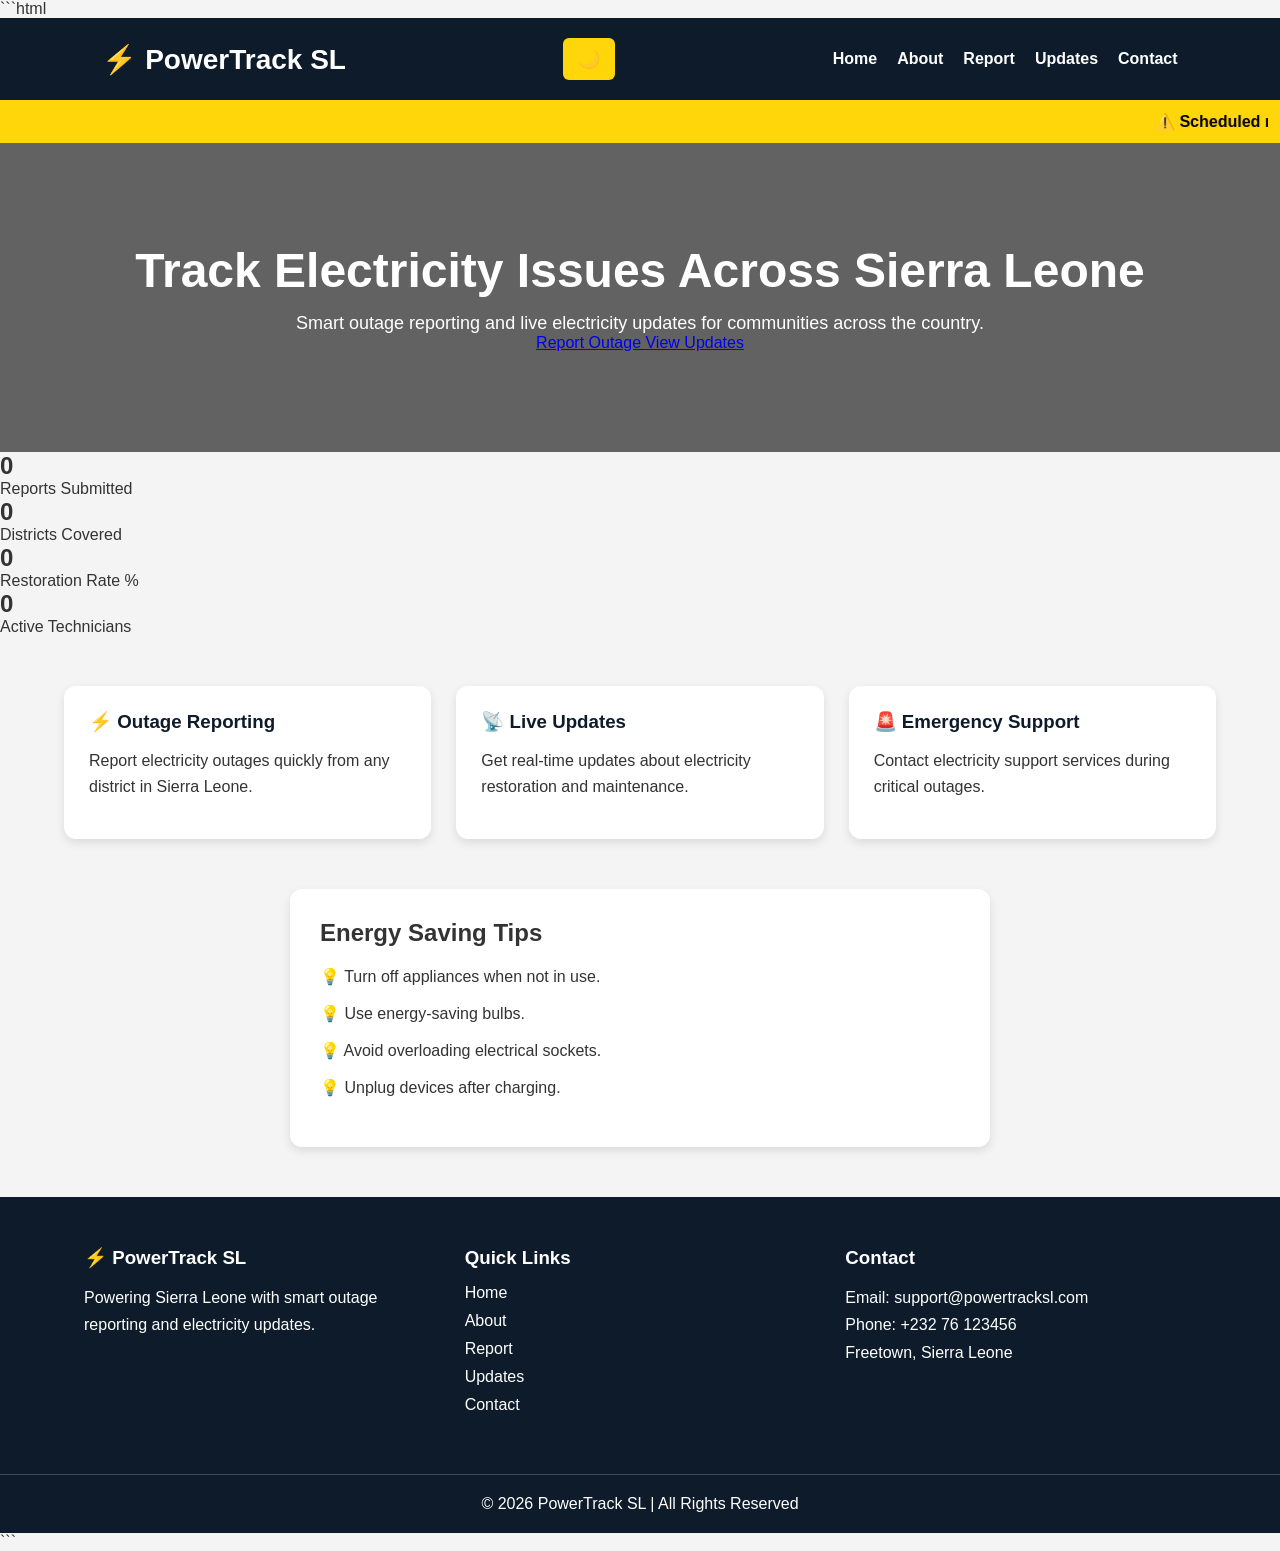
==== index.html @ 461b57c5 "Added complete homepage design" ====
```html
<!DOCTYPE html>
<html lang="en">
<head>
    <meta charset="UTF-8">

    <meta name="viewport"
    content="width=device-width, initial-scale=1.0">

    <title>PowerTrack SL</title>

    <link rel="stylesheet" href="style.css">
</head>
<body>

    <!-- =========================
         Navbar
    ========================== -->

    <nav class="navbar">

        <h1 class="logo">⚡ PowerTrack SL</h1>

        <!-- Theme Button -->
        <button id="themeBtn" class="theme-btn">
            🌙
        </button>

        <!-- Mobile Menu -->
        <div class="menu-toggle" id="menuToggle">
            ☰
        </div>

        <ul class="nav-links" id="navLinks">

            <li><a href="index.html">Home</a></li>

            <li><a href="about.html">About</a></li>

            <li><a href="outage-report.html">Report</a></li>

            <li><a href="updates.html">Updates</a></li>

            <li><a href="contact.html">Contact</a></li>

        </ul>

    </nav>

    <!-- =========================
         Alert Bar
    ========================== -->

    <div class="alert-bar">

        <marquee behavior="scroll" direction="left">

            ⚠️ Scheduled maintenance in Freetown tonight from 8PM - 11PM |
            ⚡ Power restored in Bo district |
            🔧 Transformer repairs ongoing in Kenema |
            🚨 Report outages immediately using PowerTrack SL

        </marquee>

    </div>

    <!-- =========================
         Hero Section
    ========================== -->

    <section class="hero">

        <h2>
            Track Electricity Issues Across Sierra Leone
        </h2>

        <p>
            Smart outage reporting and live electricity updates
            for communities across the country.
        </p>

        <!-- Hero Buttons -->
        <div class="hero-buttons">

            <a href="outage-report.html"
            class="hero-btn">

                Report Outage

            </a>

            <a href="updates.html"
            class="hero-btn secondary-btn">

                View Updates

            </a>

        </div>

    </section>

    <!-- =========================
         Statistics Section
    ========================== -->

    <section class="stats-section">

        <div class="stat-card">

            <h2 class="counter" data-target="500">
                0
            </h2>

            <p>Reports Submitted</p>

        </div>

        <div class="stat-card">

            <h2 class="counter" data-target="24">
                0
            </h2>

            <p>Districts Covered</p>

        </div>

        <div class="stat-card">

            <h2 class="counter" data-target="95">
                0
            </h2>

            <p>Restoration Rate %</p>

        </div>

        <div class="stat-card">

            <h2 class="counter" data-target="120">
                0
            </h2>

            <p>Active Technicians</p>

        </div>

    </section>

    <!-- =========================
         Services Section
    ========================== -->

    <section class="updates-container">

        <div class="update-card">

            <h3>⚡ Outage Reporting</h3>

            <p>
                Report electricity outages quickly
                from any district in Sierra Leone.
            </p>

        </div>

        <div class="update-card">

            <h3>📡 Live Updates</h3>

            <p>
                Get real-time updates about
                electricity restoration and maintenance.
            </p>

        </div>

        <div class="update-card">

            <h3>🚨 Emergency Support</h3>

            <p>
                Contact electricity support services
                during critical outages.
            </p>

        </div>

    </section>

    <!-- =========================
         Energy Tips
    ========================== -->

    <section class="report-section">

        <h2 style="margin-bottom:20px;">
            Energy Saving Tips
        </h2>

        <div class="form-group">

            <p>
                💡 Turn off appliances when not in use.
            </p>

            <br>

            <p>
                💡 Use energy-saving bulbs.
            </p>

            <br>

            <p>
                💡 Avoid overloading electrical sockets.
            </p>

            <br>

            <p>
                💡 Unplug devices after charging.
            </p>

        </div>

    </section>

    <!-- =========================
         Footer
    ========================== -->

    <footer class="footer">

        <div class="footer-content">

            <div class="footer-section">

                <h3>⚡ PowerTrack SL</h3>

                <p>
                    Powering Sierra Leone with smart outage
                    reporting and electricity updates.
                </p>

            </div>

            <div class="footer-section">

                <h3>Quick Links</h3>

                <ul>

                    <li><a href="index.html">Home</a></li>

                    <li><a href="about.html">About</a></li>

                    <li><a href="outage-report.html">Report</a></li>

                    <li><a href="updates.html">Updates</a></li>

                    <li><a href="contact.html">Contact</a></li>

                </ul>

            </div>

            <div class="footer-section">

                <h3>Contact</h3>

                <p>Email: support@powertracksl.com</p>

                <p>Phone: +232 76 123456</p>

                <p>Freetown, Sierra Leone</p>

            </div>

        </div>

        <div class="footer-bottom">

            <p>
                © 2026 PowerTrack SL | All Rights Reserved
            </p>

        </div>

    </footer>

    <script src="script.js"></script>

</body>
</html>
```
---- style.css ----
/* Reset */
*{
    margin: 0;
    padding: 0;
    box-sizing: border-box;
}

/* Body */
body{
    font-family: Arial, sans-serif;
    background-color: #f4f4f4;
    color: #333;
}

/* Navbar */
.navbar{
    background-color: #0d1b2a;
    color: white;
    display: flex;
    justify-content: space-between;
    align-items: center;
    padding: 20px 8%;
}

.logo{
    font-size: 28px;
}

.nav-links{
    display: flex;
    list-style: none;
}

.nav-links li{
    margin-left: 20px;
}

.nav-links a{
    text-decoration: none;
    color: white;
    font-weight: bold;
    transition: 0.3s;
}

.nav-links a:hover{
    color: #ffd60a;
}

/* Hero Section */
.hero{
    background: linear-gradient(rgba(0,0,0,0.6),
    rgba(0,0,0,0.6)),
    url("images/power-bg.jpg");

    background-size: cover;
    background-position: center;

    color: white;
    text-align: center;

    padding: 100px 20px;
}

.hero h2{
    font-size: 48px;
    margin-bottom: 15px;
}

.hero p{
    font-size: 18px;
}

/* Report Form Section */
.report-section{
    width: 90%;
    max-width: 700px;

    background: white;

    margin: 50px auto;
    padding: 30px;

    border-radius: 12px;

    box-shadow: 0 4px 10px rgba(0,0,0,0.1);
}

/* Form Groups */
.form-group{
    margin-bottom: 20px;
}

.form-group label{
    display: block;
    margin-bottom: 8px;
    font-weight: bold;
}

.form-group input,
.form-group select,
.form-group textarea{

    width: 100%;
    padding: 12px;

    border: 1px solid #ccc;
    border-radius: 6px;

    font-size: 16px;
}

/* Button */
.btn{
    width: 100%;

    background-color: #0d1b2a;
    color: white;

    border: none;

    padding: 15px;

    font-size: 18px;
    font-weight: bold;

    border-radius: 6px;

    cursor: pointer;

    transition: 0.3s;
}

.btn:hover{
    background-color: #ffd60a;
    color: black;
}

/* Responsive */
@media(max-width: 768px){

    .navbar{
        flex-direction: column;
        text-align: center;
    }

    .nav-links{
        margin-top: 15px;
        flex-direction: column;
    }

    .nav-links li{
        margin: 10px 0;
    }

    .hero h2{
        font-size: 32px;
    }

}

/* Updates Page */

.updates-container{
    width: 90%;
    max-width: 1200px;

    margin: 50px auto;

    display: grid;
    grid-template-columns: repeat(auto-fit, minmax(250px, 1fr));

    gap: 25px;
}

.update-card{
    background: white;

    padding: 25px;

    border-radius: 12px;

    box-shadow: 0 4px 10px rgba(0,0,0,0.1);

    transition: 0.3s;
}

.update-card:hover{
    transform: translateY(-5px);
}

.update-card h3{
    margin-bottom: 15px;
    color: #0d1b2a;
}

.update-card p{
    margin-bottom: 15px;
    line-height: 1.6;
}

/* Status Tags */

.status{
    padding: 8px 15px;

    border-radius: 20px;

    color: white;

    font-size: 14px;
    font-weight: bold;
}

.outage{
    background: red;
}

.restored{
    background: green;
}

.maintenance{
    background: orange;
}

/* Contact Page */

.contact-container{
    width: 90%;
    max-width: 1100px;

    margin: 50px auto;

    display: grid;
    grid-template-columns: repeat(auto-fit, minmax(300px, 1fr));

    gap: 30px;
}

.contact-info,
.contact-form{

    background: white;

    padding: 30px;

    border-radius: 12px;

    box-shadow: 0 4px 10px rgba(0,0,0,0.1);
}

.contact-info h3{
    margin-bottom: 20px;
    color: #0d1b2a;
}

.contact-info p{
    margin-bottom: 15px;
    line-height: 1.7;
}


/* =========================
   Mobile Navigation
========================= */

.menu-toggle{
    display: none;

    font-size: 30px;
    cursor: pointer;

    color: white;
}

/* Mobile Responsive */

@media(max-width: 768px){

    .menu-toggle{
        display: block;
    }

    .nav-links{
        display: none;

        flex-direction: column;

        width: 100%;

        background-color: #0d1b2a;

        position: absolute;

        top: 80px;
        left: 0;

        padding: 20px 0;
    }

    .nav-links.active{
        display: flex;
    }

    .nav-links li{
        margin: 15px 0;
        text-align: center;
    }

}


/* =========================
   Dark Mode
========================= */

.theme-btn{

    background: #ffd60a;
    color: black;

    border: none;

    padding: 10px 15px;

    border-radius: 6px;

    cursor: pointer;

    font-size: 18px;
    font-weight: bold;

    margin-left: 20px;
}

/* Dark Theme */

.dark-mode{
    background-color: #121212;
    color: white;
}

.dark-mode .report-section,
.dark-mode .update-card,
.dark-mode .contact-info,
.dark-mode .contact-form{

    background-color: #1e1e1e;
    color: white;
}

.dark-mode .form-group input,
.dark-mode .form-group textarea,
.dark-mode .form-group select{

    background-color: #2c2c2c;
    color: white;

    border: 1px solid #555;
}


/* =========================
   Live Alert Bar
========================= */

.alert-bar{

    background: #ffd60a;

    color: black;

    padding: 12px;

    font-weight: bold;

    font-size: 16px;
}

.alert-bar marquee{
    width: 100%;
}


/* =========================
   About Page
========================= */

.about-container{

    width: 90%;
    max-width: 1200px;

    margin: 60px auto;

    display: grid;

    grid-template-columns:
    repeat(auto-fit, minmax(300px, 1fr));

    gap: 40px;

    align-items: center;
}

.about-image img{

    width: 100%;

    border-radius: 12px;

    box-shadow: 0 4px 10px rgba(0,0,0,0.1);
}

.about-content h2{

    margin-bottom: 20px;

    color: #0d1b2a;
}

.about-content p{

    margin-bottom: 20px;

    line-height: 1.8;
}

.about-content h3{

    margin-bottom: 15px;
}

.about-content ul{

    list-style: none;
}

.about-content ul li{

    margin-bottom: 12px;

    font-size: 17px;
}

/* Dark Mode */

.dark-mode .about-content h2{
    color: #ffd60a;
}




/* =========================
   Footer
========================= */

.footer{

    background-color: #0d1b2a;
    color: white;

    margin-top: 50px;
}

.footer-content{

    width: 90%;
    max-width: 1200px;

    margin: auto;

    display: grid;

    grid-template-columns:
    repeat(auto-fit, minmax(250px, 1fr));

    gap: 30px;

    padding: 50px 20px;
}

.footer-section h3{
    margin-bottom: 15px;
}

.footer-section p{
    line-height: 1.7;
}

.footer-section ul{
    list-style: none;
}

.footer-section ul li{
    margin-bottom: 10px;
}

.footer-section ul li a{

    color: white;
    text-decoration: none;

    transition: 0.3s;
}

.footer-section ul li a:hover{
    color: #ffd60a;
}

.footer-bottom{

    text-align: center;

    padding: 20px;

    border-top: 1px solid rgba(255,255,255,0.2);
}
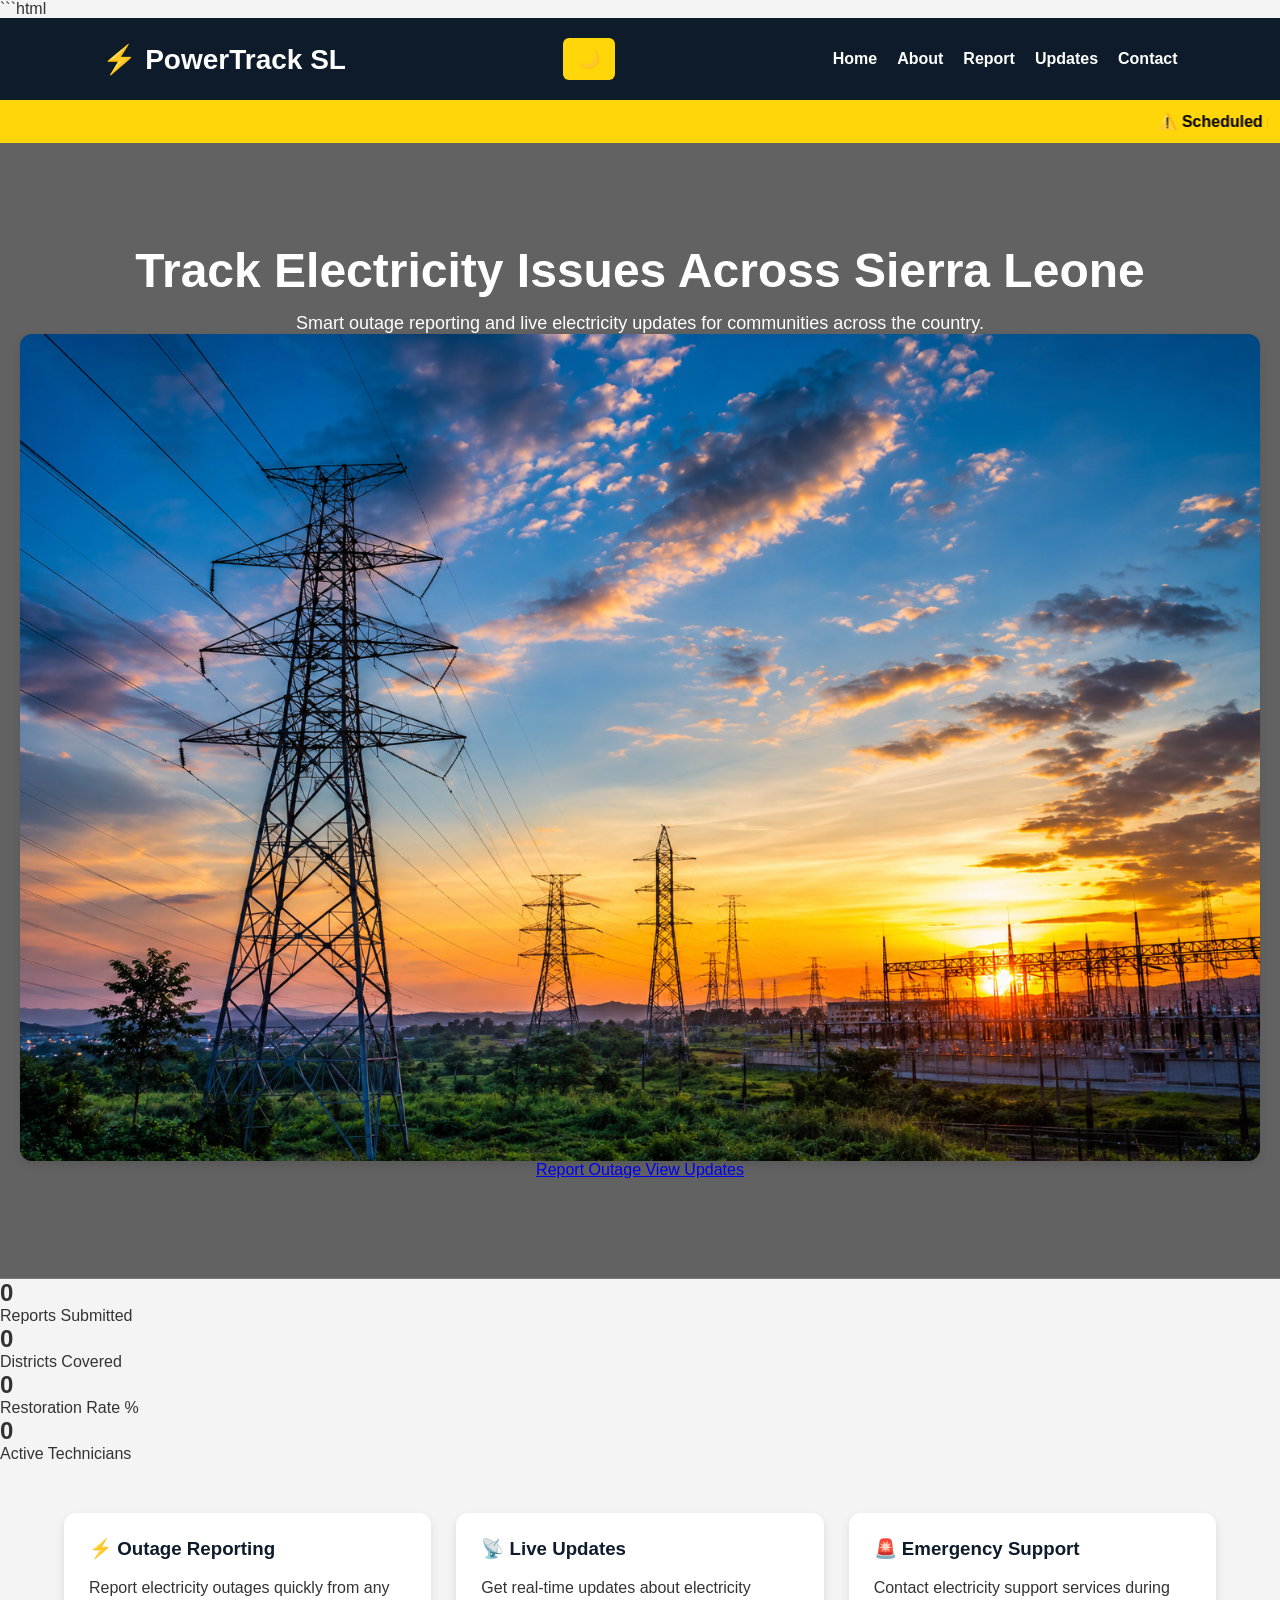
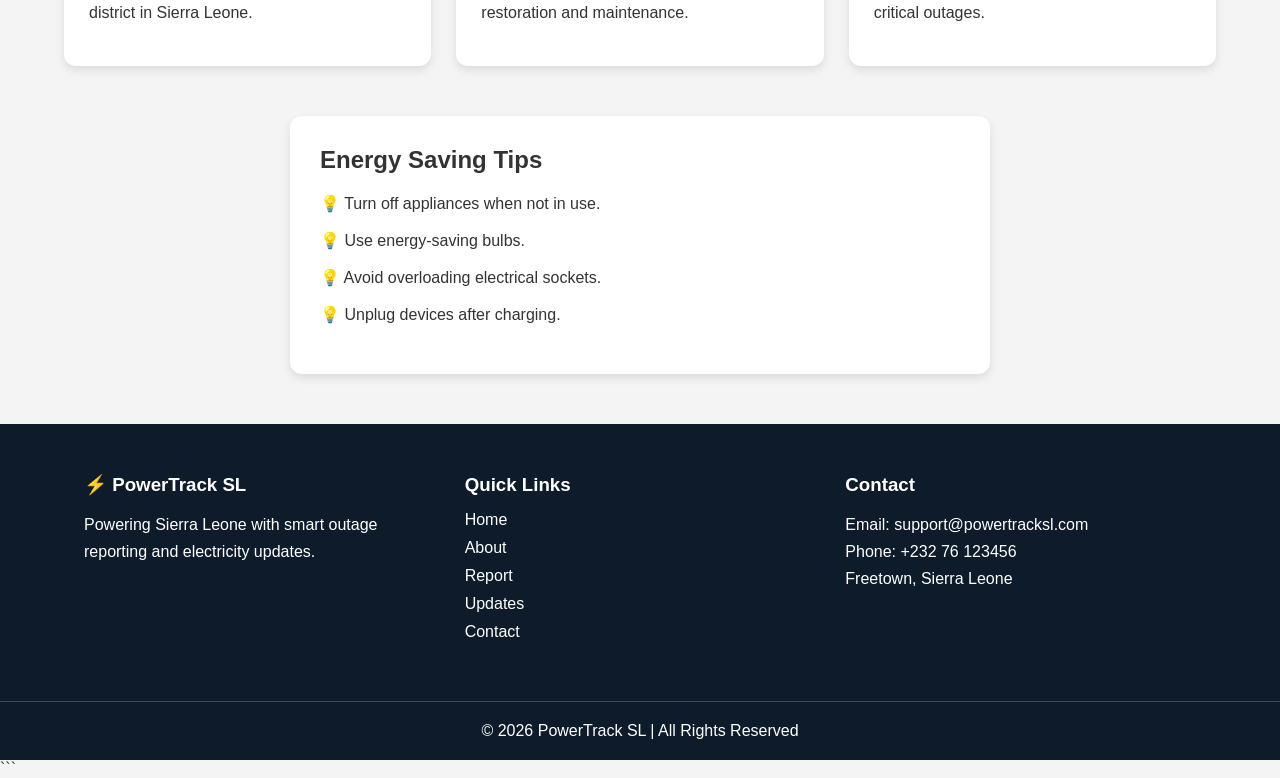
==== commit 7fd13d4d: "image added" ====
--- a/index.html
+++ b/index.html
@@ -79,6 +79,13 @@
             for communities across the country.
         </p>
 
+        
+         <div class="about-image">
+
+          <img src="images/powertrack.png" alt="Electricity">
+
+        </div>
+
         <!-- Hero Buttons -->
         <div class="hero-buttons">
 
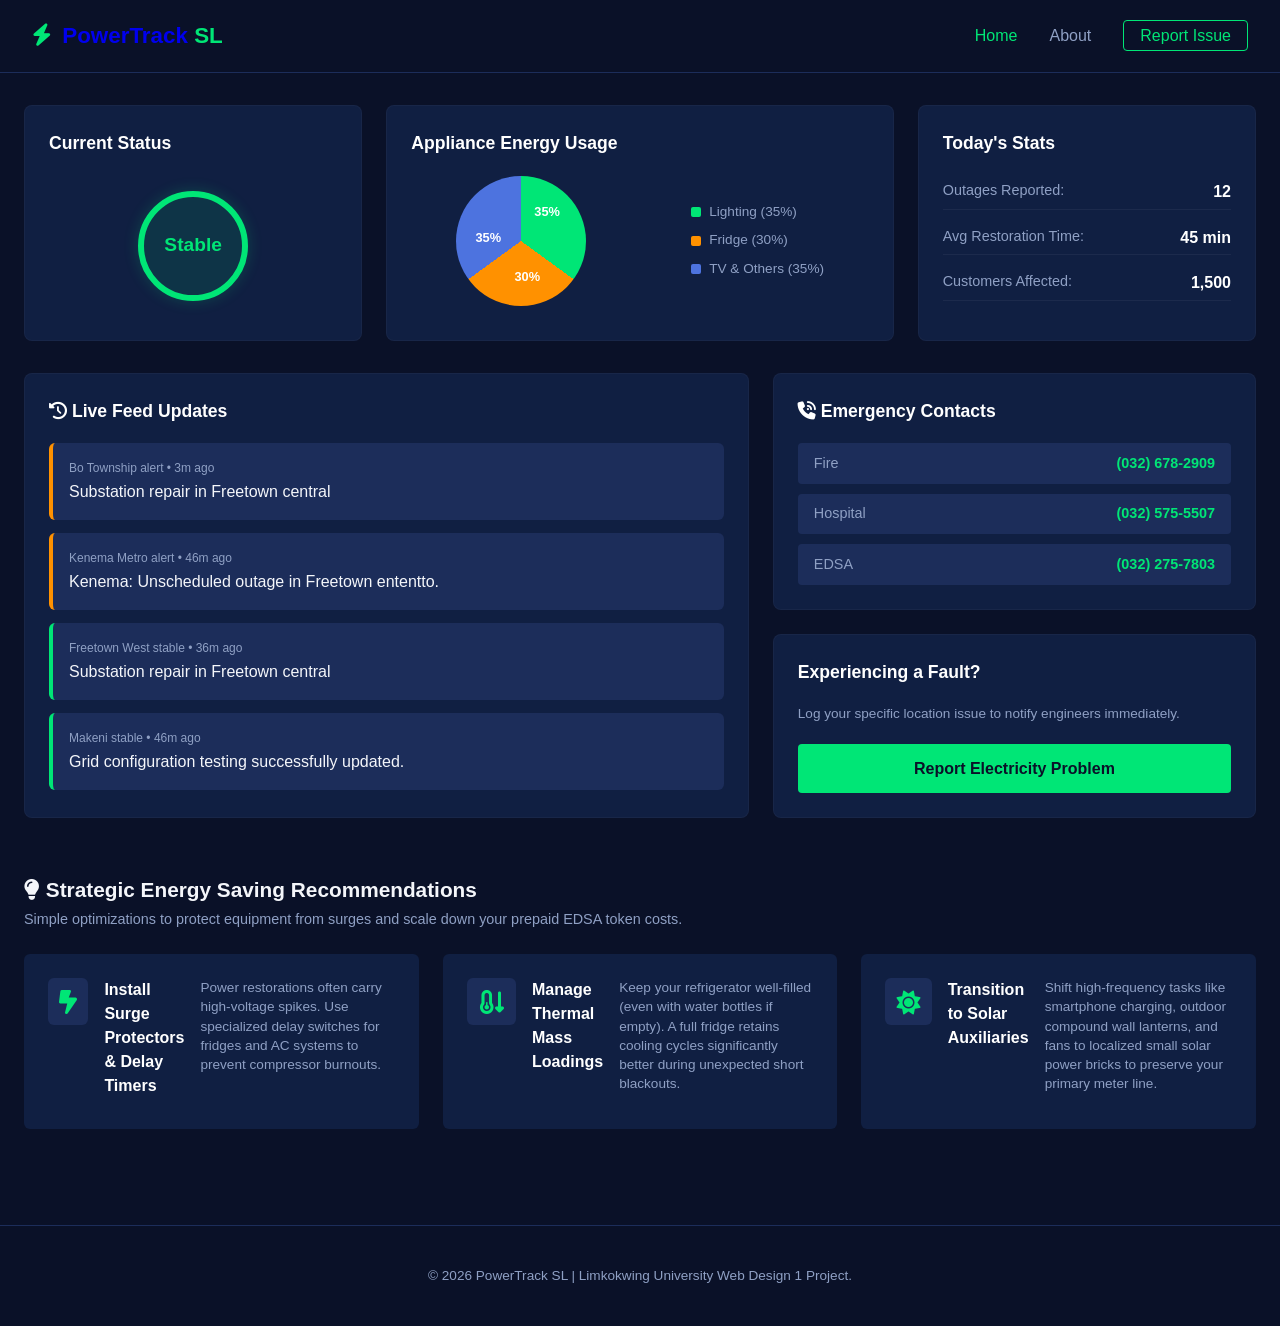
==== commit de8eb2b5: "Add files via upload" ====
--- a/index.html
+++ b/index.html
@@ -1,304 +1,150 @@
-```html
-<!DOCTYPE html>
-<html lang="en">
-<head>
-    <meta charset="UTF-8">
-
-    <meta name="viewport"
-    content="width=device-width, initial-scale=1.0">
-
-    <title>PowerTrack SL</title>
-
-    <link rel="stylesheet" href="style.css">
-</head>
-<body>
-
-    <!-- =========================
-         Navbar
-    ========================== -->
-
-    <nav class="navbar">
-
-        <h1 class="logo">⚡ PowerTrack SL</h1>
-
-        <!-- Theme Button -->
-        <button id="themeBtn" class="theme-btn">
-            🌙
-        </button>
-
-        <!-- Mobile Menu -->
-        <div class="menu-toggle" id="menuToggle">
-            ☰
-        </div>
-
-        <ul class="nav-links" id="navLinks">
-
-            <li><a href="index.html">Home</a></li>
-
-            <li><a href="about.html">About</a></li>
-
-            <li><a href="outage-report.html">Report</a></li>
-
-            <li><a href="updates.html">Updates</a></li>
-
-            <li><a href="contact.html">Contact</a></li>
-
-        </ul>
-
-    </nav>
-
-    <!-- =========================
-         Alert Bar
-    ========================== -->
-
-    <div class="alert-bar">
-
-        <marquee behavior="scroll" direction="left">
-
-            ⚠️ Scheduled maintenance in Freetown tonight from 8PM - 11PM |
-            ⚡ Power restored in Bo district |
-            🔧 Transformer repairs ongoing in Kenema |
-            🚨 Report outages immediately using PowerTrack SL
-
-        </marquee>
-
-    </div>
-
-    <!-- =========================
-         Hero Section
-    ========================== -->
-
-    <section class="hero">
-
-        <h2>
-            Track Electricity Issues Across Sierra Leone
-        </h2>
-
-        <p>
-            Smart outage reporting and live electricity updates
-            for communities across the country.
-        </p>
-
-        
-         <div class="about-image">
-
-          <img src="images/powertrack.png" alt="Electricity">
-
-        </div>
-
-        <!-- Hero Buttons -->
-        <div class="hero-buttons">
-
-            <a href="outage-report.html"
-            class="hero-btn">
-
-                Report Outage
-
-            </a>
-
-            <a href="updates.html"
-            class="hero-btn secondary-btn">
-
-                View Updates
-
-            </a>
-
-        </div>
-
-    </section>
-
-    <!-- =========================
-         Statistics Section
-    ========================== -->
-
-    <section class="stats-section">
-
-        <div class="stat-card">
-
-            <h2 class="counter" data-target="500">
-                0
-            </h2>
-
-            <p>Reports Submitted</p>
-
-        </div>
-
-        <div class="stat-card">
-
-            <h2 class="counter" data-target="24">
-                0
-            </h2>
-
-            <p>Districts Covered</p>
-
-        </div>
-
-        <div class="stat-card">
-
-            <h2 class="counter" data-target="95">
-                0
-            </h2>
-
-            <p>Restoration Rate %</p>
-
-        </div>
-
-        <div class="stat-card">
-
-            <h2 class="counter" data-target="120">
-                0
-            </h2>
-
-            <p>Active Technicians</p>
-
-        </div>
-
-    </section>
-
-    <!-- =========================
-         Services Section
-    ========================== -->
-
-    <section class="updates-container">
-
-        <div class="update-card">
-
-            <h3>⚡ Outage Reporting</h3>
-
-            <p>
-                Report electricity outages quickly
-                from any district in Sierra Leone.
-            </p>
-
-        </div>
-
-        <div class="update-card">
-
-            <h3>📡 Live Updates</h3>
-
-            <p>
-                Get real-time updates about
-                electricity restoration and maintenance.
-            </p>
-
-        </div>
-
-        <div class="update-card">
-
-            <h3>🚨 Emergency Support</h3>
-
-            <p>
-                Contact electricity support services
-                during critical outages.
-            </p>
-
-        </div>
-
-    </section>
-
-    <!-- =========================
-         Energy Tips
-    ========================== -->
-
-    <section class="report-section">
-
-        <h2 style="margin-bottom:20px;">
-            Energy Saving Tips
-        </h2>
-
-        <div class="form-group">
-
-            <p>
-                💡 Turn off appliances when not in use.
-            </p>
-
-            <br>
-
-            <p>
-                💡 Use energy-saving bulbs.
-            </p>
-
-            <br>
-
-            <p>
-                💡 Avoid overloading electrical sockets.
-            </p>
-
-            <br>
-
-            <p>
-                💡 Unplug devices after charging.
-            </p>
-
-        </div>
-
-    </section>
-
-    <!-- =========================
-         Footer
-    ========================== -->
-
-    <footer class="footer">
-
-        <div class="footer-content">
-
-            <div class="footer-section">
-
-                <h3>⚡ PowerTrack SL</h3>
-
-                <p>
-                    Powering Sierra Leone with smart outage
-                    reporting and electricity updates.
-                </p>
-
-            </div>
-
-            <div class="footer-section">
-
-                <h3>Quick Links</h3>
-
-                <ul>
-
-                    <li><a href="index.html">Home</a></li>
-
-                    <li><a href="about.html">About</a></li>
-
-                    <li><a href="outage-report.html">Report</a></li>
-
-                    <li><a href="updates.html">Updates</a></li>
-
-                    <li><a href="contact.html">Contact</a></li>
-
-                </ul>
-
-            </div>
-
-            <div class="footer-section">
-
-                <h3>Contact</h3>
-
-                <p>Email: support@powertracksl.com</p>
-
-                <p>Phone: +232 76 123456</p>
-
-                <p>Freetown, Sierra Leone</p>
-
-            </div>
-
-        </div>
-
-        <div class="footer-bottom">
-
-            <p>
-                © 2026 PowerTrack SL | All Rights Reserved
-            </p>
-
-        </div>
-
-    </footer>
-
-    <script src="script.js"></script>
-
-</body>
-</html>
-```
+<!DOCTYPE html>
+<html lang="en">
+<head>
+    <meta charset="UTF-8">
+    <meta name="viewport" content="width=device-width, initial-scale=1.0">
+    <title>PowerTrack SL | Live Electricity Dashboard</title>
+    <link rel="stylesheet" href="style.css">
+    <link rel="stylesheet" href="https://cdnjs.cloudflare.com/ajax/libs/font-awesome/6.4.0/css/all.min.css">
+</head>
+<body>
+
+    <header class="navbar">
+        <div class="nav-container">
+            <a href="index.html" class="logo"><i class="fa-solid fa-bolt"></i> PowerTrack <span>SL</span></a>
+            <nav>
+                <ul class="nav-links">
+                    <li><a href="index.html" class="active">Home</a></li>
+                    <li><a href="about.html">About</a></li>
+                    <li><a href="report.html" class="btn-nav">Report Issue</a></li>
+                </ul>
+            </nav>
+        </div>
+    </header>
+
+    <main class="dashboard-wrapper">
+        
+        <div class="metrics-grid">
+            
+            <div class="dashboard-card status-card">
+                <h3>Current Status</h3>
+                <div class="status-circle-container">
+                    <div class="status-circle stable">
+                        <span>Stable</span>
+                    </div>
+                </div>
+            </div>
+
+            <div class="dashboard-card usage-card">
+                <h3>Appliance Energy Usage</h3>
+                <div class="pie-chart-container">
+                    <div class="css-pie-chart">
+                        <div class="pie-slice slice-lighting"><span>35%</span></div>
+                        <div class="pie-slice slice-tv"><span>35%</span></div>
+                        <div class="pie-slice slice-fridge"><span>30%</span></div>
+                    </div>
+                    <div class="chart-legend">
+                        <span class="legend-item"><span class="dot lighting"></span> Lighting (35%)</span>
+                        <span class="legend-item"><span class="dot fridge"></span> Fridge (30%)</span>
+                        <span class="legend-item"><span class="dot tv"></span> TV & Others (35%)</span>
+                    </div>
+                </div>
+            </div>
+
+            <div class="dashboard-card stats-card">
+                <h3>Today's Stats</h3>
+                <div class="stats-list">
+                    <div class="stat-line">
+                        <span class="stat-label">Outages Reported:</span>
+                        <span class="stat-number">12</span>
+                    </div>
+                    <div class="stat-line">
+                        <span class="stat-label">Avg Restoration Time:</span>
+                        <span class="stat-number">45 min</span>
+                    </div>
+                    <div class="stat-line">
+                        <span class="stat-label">Customers Affected:</span>
+                        <span class="stat-number">1,500</span>
+                    </div>
+                </div>
+            </div>
+
+        </div>
+
+        <div class="workspace-grid">
+            
+            <div class="dashboard-card feed-card">
+                <h3><i class="fa-solid fa-clock-rotate-left"></i> Live Feed Updates</h3>
+                <div class="feed-container">
+                    <div class="feed-item alert">
+                        <span class="feed-meta">Bo Township alert &bull; 3m ago</span>
+                        <p>Substation repair in Freetown central</p>
+                    </div>
+                    <div class="feed-item alert">
+                        <span class="feed-meta">Kenema Metro alert &bull; 46m ago</span>
+                        <p>Kenema: Unscheduled outage in Freetown ententto.</p>
+                    </div>
+                    <div class="feed-item stable">
+                        <span class="feed-meta">Freetown West stable &bull; 36m ago</span>
+                        <p>Substation repair in Freetown central</p>
+                    </div>
+                    <div class="feed-item stable">
+                        <span class="feed-meta">Makeni stable &bull; 46m ago</span>
+                        <p>Grid configuration testing successfully updated.</p>
+                    </div>
+                </div>
+            </div>
+
+            <div class="right-column-split">
+                
+                <div class="dashboard-card contacts-card">
+                    <h3><i class="fa-solid fa-phone-volume"></i> Emergency Contacts</h3>
+                    <div class="mini-contact-list">
+                        <div class="contact-row"><span>Fire</span><strong>(032) 678-2909</strong></div>
+                        <div class="contact-row"><span>Hospital</span><strong>(032) 575-5507</strong></div>
+                        <div class="contact-row"><span>EDSA</span><strong>(032) 275-7803</strong></div>
+                    </div>
+                </div>
+
+                <div class="dashboard-card action-link-card">
+                    <h3>Experiencing a Fault?</h3>
+                    <p>Log your specific location issue to notify engineers immediately.</p>
+                    <a href="report.html" class="btn-primary-block">Report Electricity Problem</a>
+                </div>
+
+            </div>
+
+        </div>
+
+        <section class="tips-section">
+            <div class="section-header">
+                <h3><i class="fa-solid fa-lightbulb"></i> Strategic Energy Saving Recommendations</h3>
+                <p>Simple optimizations to protect equipment from surges and scale down your prepaid EDSA token costs.</p>
+            </div>
+            <div class="tips-grid">
+                <div class="tip-detail-card">
+                    <div class="tip-icon"><i class="fa-solid fa-bolt-lightning"></i></div>
+                    <h4>Install Surge Protectors & Delay Timers</h4>
+                    <p>Power restorations often carry high-voltage spikes. Use specialized delay switches for fridges and AC systems to prevent compressor burnouts.</p>
+                </div>
+                <div class="tip-detail-card">
+                    <div class="tip-icon"><i class="fa-solid fa-temperature-arrow-down"></i></div>
+                    <h4>Manage Thermal Mass Loadings</h4>
+                    <p>Keep your refrigerator well-filled (even with water bottles if empty). A full fridge retains cooling cycles significantly better during unexpected short blackouts.</p>
+                </div>
+                <div class="tip-detail-card">
+                    <div class="tip-icon"><i class="fa-solid fa-sun"></i></div>
+                    <h4>Transition to Solar Auxiliaries</h4>
+                    <p>Shift high-frequency tasks like smartphone charging, outdoor compound wall lanterns, and fans to localized small solar power bricks to preserve your primary meter line.</p>
+                </div>
+            </div>
+        </section>
+
+    </main>
+
+    <footer class="main-footer">
+        <p>&copy; 2026 PowerTrack SL | Limkokwing University Web Design 1 Project.</p>
+    </footer>
+
+</body>
+</html>
--- a/style.css
+++ b/style.css
@@ -1,523 +1,422 @@
-/* Reset */
-*{
-    margin: 0;
-    padding: 0;
-    box-sizing: border-box;
-}
-
-/* Body */
-body{
-    font-family: Arial, sans-serif;
-    background-color: #f4f4f4;
-    color: #333;
-}
-
-/* Navbar */
-.navbar{
-    background-color: #0d1b2a;
-    color: white;
-    display: flex;
-    justify-content: space-between;
-    align-items: center;
-    padding: 20px 8%;
-}
-
-.logo{
-    font-size: 28px;
-}
-
-.nav-links{
-    display: flex;
-    list-style: none;
-}
-
-.nav-links li{
-    margin-left: 20px;
-}
-
-.nav-links a{
-    text-decoration: none;
-    color: white;
-    font-weight: bold;
-    transition: 0.3s;
-}
-
-.nav-links a:hover{
-    color: #ffd60a;
-}
-
-/* Hero Section */
-.hero{
-    background: linear-gradient(rgba(0,0,0,0.6),
-    rgba(0,0,0,0.6)),
-    url("images/power-bg.jpg");
-
-    background-size: cover;
-    background-position: center;
-
-    color: white;
-    text-align: center;
-
-    padding: 100px 20px;
-}
-
-.hero h2{
-    font-size: 48px;
-    margin-bottom: 15px;
-}
-
-.hero p{
-    font-size: 18px;
-}
-
-/* Report Form Section */
-.report-section{
-    width: 90%;
-    max-width: 700px;
-
-    background: white;
-
-    margin: 50px auto;
-    padding: 30px;
-
-    border-radius: 12px;
-
-    box-shadow: 0 4px 10px rgba(0,0,0,0.1);
-}
-
-/* Form Groups */
-.form-group{
-    margin-bottom: 20px;
-}
-
-.form-group label{
-    display: block;
-    margin-bottom: 8px;
-    font-weight: bold;
-}
-
-.form-group input,
-.form-group select,
-.form-group textarea{
-
-    width: 100%;
-    padding: 12px;
-
-    border: 1px solid #ccc;
-    border-radius: 6px;
-
-    font-size: 16px;
-}
-
-/* Button */
-.btn{
-    width: 100%;
-
-    background-color: #0d1b2a;
-    color: white;
-
-    border: none;
-
-    padding: 15px;
-
-    font-size: 18px;
-    font-weight: bold;
-
-    border-radius: 6px;
-
-    cursor: pointer;
-
-    transition: 0.3s;
-}
-
-.btn:hover{
-    background-color: #ffd60a;
-    color: black;
-}
-
-/* Responsive */
-@media(max-width: 768px){
-
-    .navbar{
-        flex-direction: column;
-        text-align: center;
-    }
-
-    .nav-links{
-        margin-top: 15px;
-        flex-direction: column;
-    }
-
-    .nav-links li{
-        margin: 10px 0;
-    }
-
-    .hero h2{
-        font-size: 32px;
-    }
-
-}
-
-/* Updates Page */
-
-.updates-container{
-    width: 90%;
-    max-width: 1200px;
-
-    margin: 50px auto;
-
-    display: grid;
-    grid-template-columns: repeat(auto-fit, minmax(250px, 1fr));
-
-    gap: 25px;
-}
-
-.update-card{
-    background: white;
-
-    padding: 25px;
-
-    border-radius: 12px;
-
-    box-shadow: 0 4px 10px rgba(0,0,0,0.1);
-
-    transition: 0.3s;
-}
-
-.update-card:hover{
-    transform: translateY(-5px);
-}
-
-.update-card h3{
-    margin-bottom: 15px;
-    color: #0d1b2a;
-}
-
-.update-card p{
-    margin-bottom: 15px;
-    line-height: 1.6;
-}
-
-/* Status Tags */
-
-.status{
-    padding: 8px 15px;
-
-    border-radius: 20px;
-
-    color: white;
-
-    font-size: 14px;
-    font-weight: bold;
-}
-
-.outage{
-    background: red;
-}
-
-.restored{
-    background: green;
-}
-
-.maintenance{
-    background: orange;
-}
-
-/* Contact Page */
-
-.contact-container{
-    width: 90%;
-    max-width: 1100px;
-
-    margin: 50px auto;
-
-    display: grid;
-    grid-template-columns: repeat(auto-fit, minmax(300px, 1fr));
-
-    gap: 30px;
-}
-
-.contact-info,
-.contact-form{
-
-    background: white;
-
-    padding: 30px;
-
-    border-radius: 12px;
-
-    box-shadow: 0 4px 10px rgba(0,0,0,0.1);
-}
-
-.contact-info h3{
-    margin-bottom: 20px;
-    color: #0d1b2a;
-}
-
-.contact-info p{
-    margin-bottom: 15px;
-    line-height: 1.7;
-}
-
-
-/* =========================
-   Mobile Navigation
-========================= */
-
-.menu-toggle{
-    display: none;
-
-    font-size: 30px;
-    cursor: pointer;
-
-    color: white;
-}
-
-/* Mobile Responsive */
-
-@media(max-width: 768px){
-
-    .menu-toggle{
-        display: block;
-    }
-
-    .nav-links{
-        display: none;
-
-        flex-direction: column;
-
-        width: 100%;
-
-        background-color: #0d1b2a;
-
-        position: absolute;
-
-        top: 80px;
-        left: 0;
-
-        padding: 20px 0;
-    }
-
-    .nav-links.active{
-        display: flex;
-    }
-
-    .nav-links li{
-        margin: 15px 0;
-        text-align: center;
-    }
-
-}
-
-
-/* =========================
-   Dark Mode
-========================= */
-
-.theme-btn{
-
-    background: #ffd60a;
-    color: black;
-
-    border: none;
-
-    padding: 10px 15px;
-
-    border-radius: 6px;
-
-    cursor: pointer;
-
-    font-size: 18px;
-    font-weight: bold;
-
-    margin-left: 20px;
-}
-
-/* Dark Theme */
-
-.dark-mode{
-    background-color: #121212;
-    color: white;
-}
-
-.dark-mode .report-section,
-.dark-mode .update-card,
-.dark-mode .contact-info,
-.dark-mode .contact-form{
-
-    background-color: #1e1e1e;
-    color: white;
-}
-
-.dark-mode .form-group input,
-.dark-mode .form-group textarea,
-.dark-mode .form-group select{
-
-    background-color: #2c2c2c;
-    color: white;
-
-    border: 1px solid #555;
-}
-
-
-/* =========================
-   Live Alert Bar
-========================= */
-
-.alert-bar{
-
-    background: #ffd60a;
-
-    color: black;
-
-    padding: 12px;
-
-    font-weight: bold;
-
-    font-size: 16px;
-}
-
-.alert-bar marquee{
-    width: 100%;
-}
-
-
-/* =========================
-   About Page
-========================= */
-
-.about-container{
-
-    width: 90%;
-    max-width: 1200px;
-
-    margin: 60px auto;
-
-    display: grid;
-
-    grid-template-columns:
-    repeat(auto-fit, minmax(300px, 1fr));
-
-    gap: 40px;
-
-    align-items: center;
-}
-
-.about-image img{
-
-    width: 100%;
-
-    border-radius: 12px;
-
-    box-shadow: 0 4px 10px rgba(0,0,0,0.1);
-}
-
-.about-content h2{
-
-    margin-bottom: 20px;
-
-    color: #0d1b2a;
-}
-
-.about-content p{
-
-    margin-bottom: 20px;
-
-    line-height: 1.8;
-}
-
-.about-content h3{
-
-    margin-bottom: 15px;
-}
-
-.about-content ul{
-
-    list-style: none;
-}
-
-.about-content ul li{
-
-    margin-bottom: 12px;
-
-    font-size: 17px;
-}
-
-/* Dark Mode */
-
-.dark-mode .about-content h2{
-    color: #ffd60a;
-}
-
-
-
-
-/* =========================
-   Footer
-========================= */
-
-.footer{
-
-    background-color: #0d1b2a;
-    color: white;
-
-    margin-top: 50px;
-}
-
-.footer-content{
-
-    width: 90%;
-    max-width: 1200px;
-
-    margin: auto;
-
-    display: grid;
-
-    grid-template-columns:
-    repeat(auto-fit, minmax(250px, 1fr));
-
-    gap: 30px;
-
-    padding: 50px 20px;
-}
-
-.footer-section h3{
-    margin-bottom: 15px;
-}
-
-.footer-section p{
-    line-height: 1.7;
-}
-
-.footer-section ul{
-    list-style: none;
-}
-
-.footer-section ul li{
-    margin-bottom: 10px;
-}
-
-.footer-section ul li a{
-
-    color: white;
-    text-decoration: none;
-
-    transition: 0.3s;
-}
-
-.footer-section ul li a:hover{
-    color: #ffd60a;
-}
-
-.footer-bottom{
-
-    text-align: center;
-
-    padding: 20px;
-
-    border-top: 1px solid rgba(255,255,255,0.2);
-}
-
-
-
-
+/* --- Core Theme Settings --- */
+:root {
+    --bg-dark: #0a1128;
+    --bg-surface: #101f42;
+    --bg-card: #1c2d5a;
+    --text-main: #f4f6fa;
+    --text-muted: #8fa0c4;
+    --electric-green: #00e676;
+    --alert-amber: #ff9100;
+    --alert-red: #ff3d00;
+    --font-stack: 'Segoe UI', Tahoma, Geneva, Verdana, sans-serif;
+}
+
+/* --- Base Setup --- */
+* {
+    margin: 0;
+    padding: 0;
+    box-sizing: border-box;
+}
+
+html, body {
+    background-color: var(--bg-dark);
+    color: var(--text-main);
+    font-family: var(--font-stack);
+    line-height: 1.5;
+}
+
+/* --- Header & Navigation Bar --- */
+.navbar {
+    background-color: var(--bg-dark);
+    border-bottom: 1px solid var(--bg-card);
+    padding: 1.2rem 2rem;
+    position: sticky;
+    top: 0;
+    z-index: 1000;
+}
+
+.nav-container {
+    max-width: 1300px;
+    margin: 0 auto;
+    display: flex;
+    justify-content: space-between;
+    align-items: center;
+}
+
+.logo {
+    font-size: 1.4rem;
+    font-weight: 700;
+    text-decoration: none;
+}
+
+.logo i { color: var(--electric-green); margin-right: 4px;}
+.logo span { color: var(--electric-green); }
+
+.nav-links {
+    list-style: none;
+    display: flex;
+    align-items: center;
+    gap: 2rem;
+}
+
+.nav-links a {
+    text-decoration: none;
+    color: var(--text-muted);
+    font-weight: 500;
+    transition: color 0.2s ease;
+}
+
+.nav-links a:hover, .nav-links a.active {
+    color: var(--electric-green);
+}
+
+.btn-nav {
+    border: 1px solid var(--electric-green);
+    padding: 0.4rem 1rem;
+    border-radius: 4px;
+    color: var(--electric-green) !important;
+}
+
+/* --- Main Dashboard Container Setup --- */
+.dashboard-wrapper {
+    max-width: 1300px;
+    margin: 2rem auto;
+    padding: 0 1.5rem;
+    display: flex;
+    flex-direction: column;
+    gap: 2rem;
+}
+
+.dashboard-card {
+    background-color: var(--bg-surface);
+    border-radius: 8px;
+    padding: 1.5rem;
+    border: 1px solid rgba(255, 255, 255, 0.03);
+}
+
+.dashboard-card h3 {
+    font-size: 1.1rem;
+    margin-bottom: 1.2rem;
+    color: #ffffff;
+    font-weight: 600;
+}
+
+/* --- Grid Systems --- */
+.metrics-grid {
+    display: grid;
+    grid-template-columns: 1fr 1.5fr 1fr;
+    gap: 1.5rem;
+}
+
+.workspace-grid {
+    display: grid;
+    grid-template-columns: 1.8fr 1.2fr;
+    gap: 1.5rem;
+}
+
+.right-column-split {
+    display: flex;
+    flex-direction: column;
+    gap: 1.5rem;
+}
+
+/* --- Card Variant 1: Status Circle Component --- */
+.status-circle-container {
+    display: flex;
+    justify-content: center;
+    align-items: center;
+    height: 140px;
+}
+
+.status-circle {
+    width: 110px;
+    height: 110px;
+    border-radius: 50%;
+    display: flex;
+    align-items: center;
+    justify-content: center;
+    font-weight: 700;
+    font-size: 1.2rem;
+}
+
+.status-circle.stable {
+    background-color: rgba(0, 230, 118, 0.1);
+    border: 6px solid var(--electric-green);
+    color: var(--electric-green);
+    box-shadow: 0 0 15px rgba(0, 230, 118, 0.2);
+}
+
+/* --- Card Variant 2: Pure CSS Pie Chart --- */
+.pie-chart-container {
+    display: flex;
+    align-items: center;
+    justify-content: space-around;
+    gap: 1rem;
+}
+
+.css-pie-chart {
+    position: relative;
+    width: 130px;
+    height: 130px;
+    border-radius: 50%;
+    /* Gradient values set to map segments visually matching mockup color layouts */
+    background: conic-gradient(
+        var(--electric-green) 0% 35%,
+        var(--alert-amber) 35% 65%,
+        #4d73df 65% 100%
+    );
+}
+
+.pie-slice {
+    position: absolute;
+    color: #ffffff;
+    font-weight: 700;
+    font-size: 0.8rem;
+}
+
+/* Fine-tune absolute percentages overlays placement inside code architecture */
+.slice-lighting { top: 20%; right: 20%; }
+.slice-fridge { bottom: 15%; left: 45%; }
+.slice-tv { top: 40%; left: 15%; }
+
+.chart-legend {
+    display: flex;
+    flex-direction: column;
+    gap: 0.5rem;
+}
+
+.legend-item {
+    font-size: 0.85rem;
+    color: var(--text-muted);
+    display: flex;
+    align-items: center;
+    gap: 0.5rem;
+}
+
+.legend-item .dot {
+    width: 10px;
+    height: 10px;
+    border-radius: 2px;
+}
+.dot.lighting { background-color: var(--electric-green); }
+.dot.fridge { background-color: var(--alert-amber); }
+.dot.tv { background-color: #4d73df; }
+
+/* --- Card Variant 3: Today's Stats Layout --- */
+.stats-list {
+    display: flex;
+    flex-direction: column;
+    justify-content: center;
+    gap: 1rem;
+    height: 130px;
+}
+
+.stat-line {
+    display: flex;
+    justify-content: space-between;
+    border-bottom: 1px solid rgba(255, 255, 255, 0.05);
+    padding-bottom: 0.3rem;
+}
+
+.stat-label {
+    color: var(--text-muted);
+    font-size: 0.9rem;
+}
+
+.stat-number {
+    font-weight: 700;
+    color: #ffffff;
+}
+
+/* --- Card Variant 4: Live Feed Log Updates --- */
+.feed-container {
+    display: flex;
+    flex-direction: column;
+    gap: 0.8rem;
+}
+
+.feed-item {
+    background-color: var(--bg-card);
+    padding: 1rem;
+    border-radius: 6px;
+    border-left: 4px solid transparent;
+}
+
+.feed-meta {
+    display: block;
+    font-size: 0.75rem;
+    color: var(--text-muted);
+    margin-bottom: 0.2rem;
+}
+
+.feed-item.alert { border-left-color: var(--alert-amber); }
+.feed-item.stable { border-left-color: var(--electric-green); }
+
+/* --- Card Variant 5: Emergency Contacts --- */
+.mini-contact-list {
+    display: flex;
+    flex-direction: column;
+    gap: 0.6rem;
+}
+
+.contact-row {
+    display: flex;
+    justify-content: space-between;
+    background-color: var(--bg-card);
+    padding: 0.6rem 1rem;
+    border-radius: 4px;
+    font-size: 0.9rem;
+}
+
+.contact-row span { color: var(--text-muted); }
+.contact-row strong { color: var(--electric-green); }
+
+/* --- Standalone Core Interaction Actions --- */
+.action-link-card p {
+    font-size: 0.85rem;
+    color: var(--text-muted);
+    margin-bottom: 1.2rem;
+}
+
+.btn-primary-block {
+    display: block;
+    text-align: center;
+    background-color: var(--electric-green);
+    color: var(--bg-dark);
+    padding: 0.8rem;
+    border-radius: 4px;
+    font-weight: 700;
+    text-decoration: none;
+    transition: background-color 0.2s ease;
+}
+
+.btn-primary-block:hover {
+    background-color: #00c853;
+}
+
+/* --- Recommendations Component Styles --- */
+.tips-section {
+    margin-top: 1.5rem;
+}
+
+.section-header {
+    margin-bottom: 1.5rem;
+}
+
+.section-header h3 { margin-bottom: 0.2rem; font-size: 1.3rem;}
+.section-header p { color: var(--text-muted); font-size: 0.9rem; }
+
+.tips-grid {
+    display: grid;
+    grid-template-columns: repeat(auto-fit, minmax(300px, 1fr));
+    gap: 1.5rem;
+}
+
+.tip-detail-card {
+    background-color: var(--bg-surface);
+    padding: 1.5rem;
+    border-radius: 6px;
+    display: flex;
+    gap: 1rem;
+}
+
+.tip-icon i {
+    font-size: 1.5rem;
+    color: var(--electric-green);
+    background-color: var(--bg-card);
+    padding: 0.7rem;
+    border-radius: 6px;
+}
+
+.tip-detail-card h4 { margin-bottom: 0.4rem; color: #ffffff; }
+.tip-detail-card p { color: var(--text-muted); font-size: 0.85rem; line-height: 1.4; }
+
+/* --- Subpage Component Shell Container --- */
+.page-container {
+    max-width: 750px;
+    margin: 4rem auto;
+    padding: 0 1.5rem;
+}
+
+.form-window-box {
+    background-color: var(--bg-surface);
+    padding: 2.5rem;
+    border-radius: 8px;
+    border: 1px solid rgba(255, 255, 255, 0.03);
+}
+
+.form-header-title { margin-bottom: 2rem; }
+.form-header-title h2 i { color: var(--electric-green); margin-right: 6px; }
+.form-header-title p { color: var(--text-muted); margin-top: 0.2rem; }
+
+.standalone-form {
+    display: flex;
+    flex-direction: column;
+    gap: 1.5rem;
+}
+
+.form-field {
+    display: flex;
+    flex-direction: column;
+    gap: 0.5rem;
+}
+
+.form-field label {
+    font-size: 0.9rem;
+    color: var(--text-muted);
+}
+
+.form-field input, .form-field select, .form-field textarea {
+    background-color: var(--bg-card);
+    border: 1px solid rgba(255, 255, 255, 0.08);
+    padding: 0.8rem;
+    border-radius: 4px;
+    color: #ffffff;
+    font-family: inherit;
+    font-size: 0.95rem;
+}
+
+.form-field input:focus, .form-field select:focus, .form-field textarea:focus {
+    outline: 1px solid var(--electric-green);
+}
+
+.btn-submit-green {
+    background-color: var(--electric-green);
+    color: var(--bg-dark);
+    padding: 1rem;
+    border: none;
+    border-radius: 4px;
+    font-weight: 700;
+    cursor: pointer;
+    font-size: 1rem;
+}
+
+/* --- About Page Typography Layouts --- */
+.about-hero-block { text-align: center; margin-bottom: 3rem; }
+.about-hero-block h1 { margin-bottom: 0.5rem; }
+.about-hero-block p { color: var(--text-muted); }
+
+.about-card-stack { display: flex; flex-direction: column; gap: 1.5rem; }
+.about-info-card { background-color: var(--bg-surface); padding: 2rem; border-radius: 8px; }
+.about-info-card h3 { color: var(--electric-green); margin-bottom: 0.8rem; }
+.about-info-card p { color: var(--text-muted); font-size: 0.95rem; line-height: 1.6; }
+
+/* --- Global Footer Section --- */
+.main-footer {
+    text-align: center;
+    padding: 2.5rem;
+    color: var(--text-muted);
+    font-size: 0.85rem;
+    border-top: 1px solid var(--bg-card);
+    margin-top: 6rem;
+}
+
+/* --- Screen Component Responsiveness (Media Queries) --- */
+@media (max-width: 1024px) {
+    .metrics-grid, .workspace-grid {
+        grid-template-columns: 1fr;
+    }
+    .status-circle-container, .stats-list {
+        height: auto;
+    }
+}
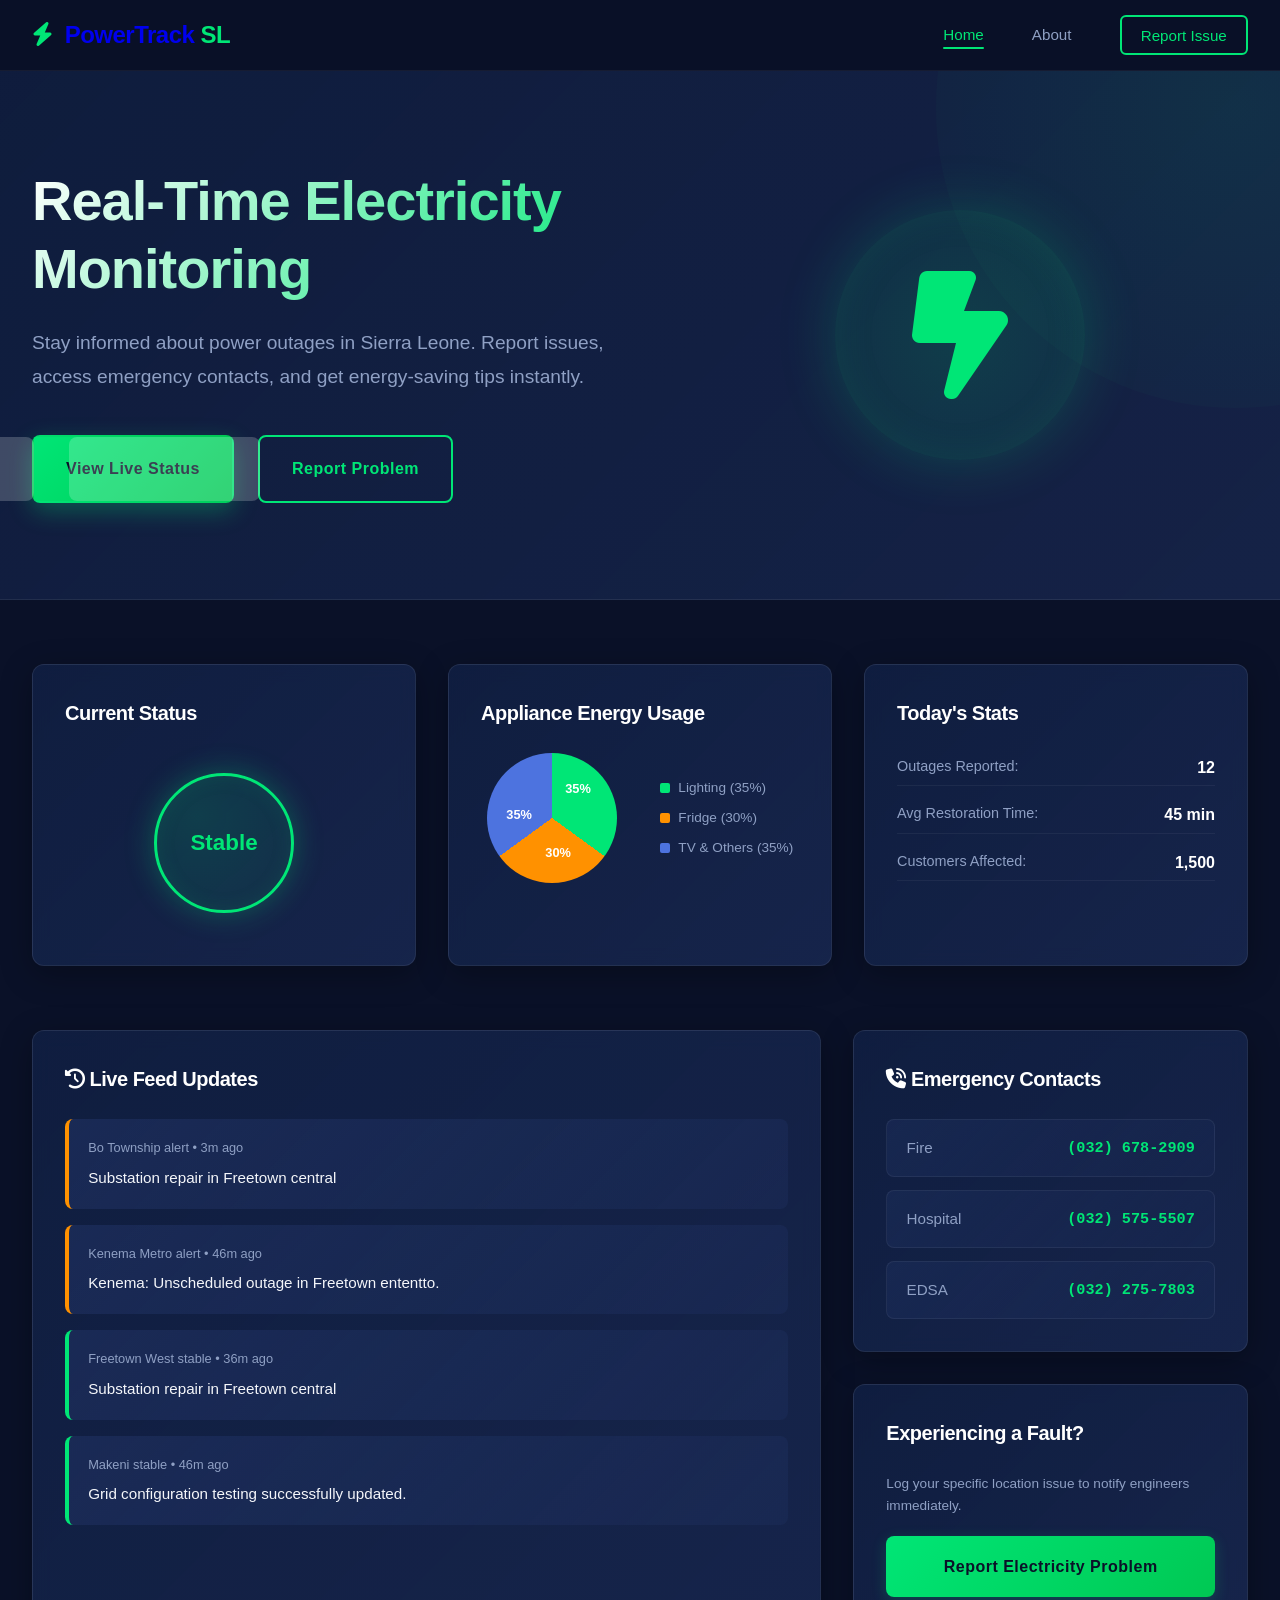
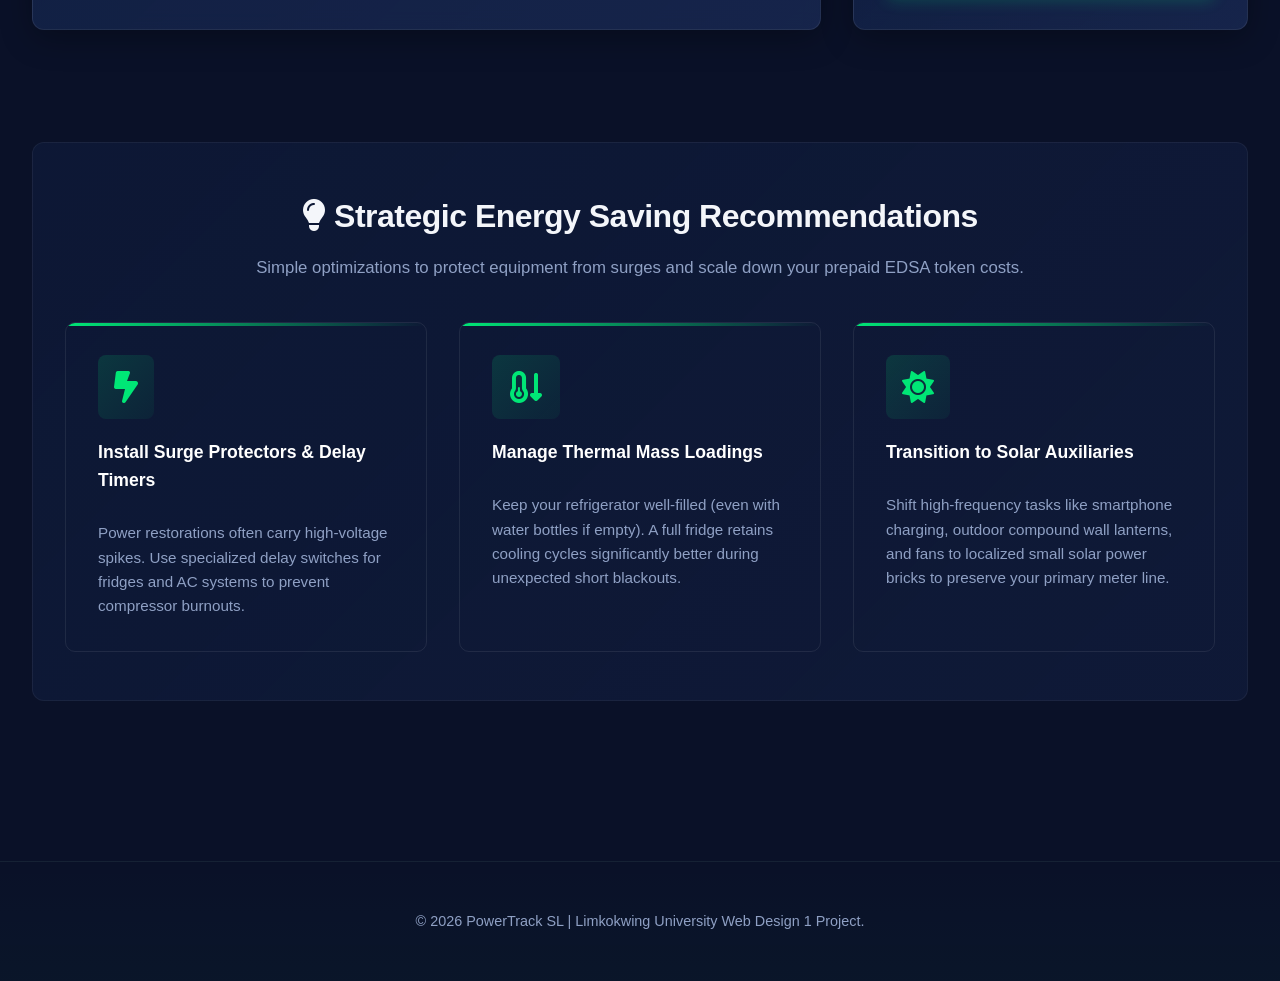
==== commit 0606d1ac: "updated" ====
--- a/index.html
+++ b/index.html
@@ -22,7 +22,24 @@
         </div>
     </header>
 
-    <main class="dashboard-wrapper">
+    <!-- Hero Section -->
+    <section class="hero-section">
+        <div class="hero-container">
+            <div class="hero-content">
+                <h1>Real-Time Electricity Monitoring</h1>
+                <p class="hero-subtitle">Stay informed about power outages in Sierra Leone. Report issues, access emergency contacts, and get energy-saving tips instantly.</p>
+                <div class="hero-ctas">
+                    <a href="#dashboard" class="btn-hero primary">View Live Status</a>
+                    <a href="report.html" class="btn-hero secondary">Report Problem</a>
+                </div>
+            </div>
+            <div class="hero-visual">
+                <div class="hero-icon"><i class="fa-solid fa-bolt-lightning"></i></div>
+            </div>
+        </div>
+    </section>
+
+    <main class="dashboard-wrapper" id="dashboard">
         
         <div class="metrics-grid">
             
--- a/style.css
+++ b/style.css
@@ -8,7 +8,8 @@
     --electric-green: #00e676;
     --alert-amber: #ff9100;
     --alert-red: #ff3d00;
-    --font-stack: 'Segoe UI', Tahoma, Geneva, Verdana, sans-serif;
+    --font-stack: -apple-system, BlinkMacSystemFont, 'Segoe UI', Roboto, 'Helvetica Neue', Arial, sans-serif;
+    --transition-smooth: all 0.3s cubic-bezier(0.4, 0, 0.2, 1);
 }
 
 /* --- Base Setup --- */
@@ -22,21 +23,29 @@
     background-color: var(--bg-dark);
     color: var(--text-main);
     font-family: var(--font-stack);
-    line-height: 1.5;
+    line-height: 1.6;
+    scroll-behavior: smooth;
+}
+
+body {
+    -webkit-font-smoothing: antialiased;
+    -moz-osx-font-smoothing: grayscale;
 }
 
 /* --- Header & Navigation Bar --- */
 .navbar {
     background-color: var(--bg-dark);
-    border-bottom: 1px solid var(--bg-card);
-    padding: 1.2rem 2rem;
+    border-bottom: 1px solid rgba(255, 255, 255, 0.05);
+    padding: 1rem 2rem;
     position: sticky;
     top: 0;
     z-index: 1000;
+    backdrop-filter: blur(10px);
+    background-color: rgba(10, 17, 40, 0.95);
 }
 
 .nav-container {
-    max-width: 1300px;
+    max-width: 1400px;
     margin: 0 auto;
     display: flex;
     justify-content: space-between;
@@ -44,80 +53,277 @@
 }
 
 .logo {
-    font-size: 1.4rem;
-    font-weight: 700;
+    font-size: 1.5rem;
+    font-weight: 800;
     text-decoration: none;
-}
-
-.logo i { color: var(--electric-green); margin-right: 4px;}
-.logo span { color: var(--electric-green); }
+    letter-spacing: -0.5px;
+    transition: var(--transition-smooth);
+}
+
+.logo i { 
+    color: var(--electric-green); 
+    margin-right: 6px;
+}
+
+.logo span { 
+    color: var(--electric-green); 
+    font-weight: 800;
+}
+
+.logo:hover {
+    transform: scale(1.05);
+}
 
 .nav-links {
     list-style: none;
     display: flex;
     align-items: center;
-    gap: 2rem;
+    gap: 3rem;
 }
 
 .nav-links a {
     text-decoration: none;
     color: var(--text-muted);
     font-weight: 500;
-    transition: color 0.2s ease;
-}
-
-.nav-links a:hover, .nav-links a.active {
+    font-size: 0.95rem;
+    transition: var(--transition-smooth);
+    position: relative;
+}
+
+.nav-links a:hover, 
+.nav-links a.active {
     color: var(--electric-green);
 }
 
+.nav-links a.active::after {
+    content: '';
+    position: absolute;
+    bottom: -6px;
+    left: 0;
+    right: 0;
+    height: 2px;
+    background-color: var(--electric-green);
+    border-radius: 1px;
+}
+
 .btn-nav {
-    border: 1px solid var(--electric-green);
-    padding: 0.4rem 1rem;
-    border-radius: 4px;
+    border: 2px solid var(--electric-green);
+    padding: 0.6rem 1.2rem;
+    border-radius: 6px;
     color: var(--electric-green) !important;
+    font-weight: 600;
+    cursor: pointer;
+    transition: var(--transition-smooth);
+    background-color: transparent;
+}
+
+.btn-nav:hover {
+    background-color: rgba(0, 230, 118, 0.1);
+    transform: translateY(-2px);
+}
+
+/* --- Hero Section --- */
+.hero-section {
+    background: linear-gradient(135deg, rgba(16, 31, 66, 0.8) 0%, rgba(28, 45, 90, 0.6) 100%);
+    border-bottom: 1px solid rgba(255, 255, 255, 0.08);
+    padding: 6rem 2rem;
+    position: relative;
+    overflow: hidden;
+}
+
+.hero-section::before {
+    content: '';
+    position: absolute;
+    top: -50%;
+    right: -20%;
+    width: 600px;
+    height: 600px;
+    background: radial-gradient(circle, rgba(0, 230, 118, 0.08), transparent);
+    border-radius: 50%;
+    z-index: 0;
+}
+
+.hero-container {
+    max-width: 1400px;
+    margin: 0 auto;
+    display: grid;
+    grid-template-columns: 1fr 1fr;
+    gap: 4rem;
+    align-items: center;
+    position: relative;
+    z-index: 1;
+}
+
+.hero-content h1 {
+    font-size: 3.5rem;
+    font-weight: 900;
+    margin-bottom: 1.5rem;
+    letter-spacing: -1px;
+    line-height: 1.2;
+    background: linear-gradient(135deg, #ffffff 0%, var(--electric-green) 100%);
+    -webkit-background-clip: text;
+    -webkit-text-fill-color: transparent;
+    background-clip: text;
+}
+
+.hero-subtitle {
+    font-size: 1.2rem;
+    color: var(--text-muted);
+    margin-bottom: 2.5rem;
+    line-height: 1.8;
+}
+
+.hero-ctas {
+    display: flex;
+    gap: 1.5rem;
+    align-items: center;
+}
+
+.btn-hero {
+    display: inline-block;
+    padding: 1.2rem 2rem;
+    border-radius: 8px;
+    font-weight: 700;
+    text-decoration: none;
+    transition: var(--transition-smooth);
+    font-size: 1rem;
+    letter-spacing: 0.5px;
+    border: 2px solid transparent;
+}
+
+.btn-hero.primary {
+    background: linear-gradient(135deg, var(--electric-green) 0%, #00c853 100%);
+    color: var(--bg-dark);
+    box-shadow: 0 8px 25px rgba(0, 230, 118, 0.3);
+}
+
+.btn-hero.primary:hover {
+    transform: translateY(-4px);
+    box-shadow: 0 12px 40px rgba(0, 230, 118, 0.4);
+}
+
+.btn-hero.secondary {
+    background: transparent;
+    color: var(--electric-green);
+    border: 2px solid var(--electric-green);
+}
+
+.btn-hero.secondary:hover {
+    background-color: rgba(0, 230, 118, 0.1);
+    transform: translateY(-4px);
+}
+
+.hero-visual {
+    display: flex;
+    justify-content: center;
+    align-items: center;
+}
+
+.hero-icon {
+    font-size: 8rem;
+    color: var(--electric-green);
+    display: flex;
+    align-items: center;
+    justify-content: center;
+    width: 250px;
+    height: 250px;
+    background: radial-gradient(circle, rgba(0, 230, 118, 0.15), rgba(0, 230, 118, 0.05));
+    border-radius: 50%;
+    box-shadow: 0 0 60px rgba(0, 230, 118, 0.2), inset 0 0 40px rgba(0, 230, 118, 0.1);
+    animation: pulse-icon 3s ease-in-out infinite;
+}
+
+@keyframes pulse-icon {
+    0%, 100% {
+        box-shadow: 0 0 60px rgba(0, 230, 118, 0.2), inset 0 0 40px rgba(0, 230, 118, 0.1);
+        transform: scale(1);
+    }
+    50% {
+        box-shadow: 0 0 80px rgba(0, 230, 118, 0.3), inset 0 0 50px rgba(0, 230, 118, 0.15);
+        transform: scale(1.02);
+    }
 }
 
 /* --- Main Dashboard Container Setup --- */
 .dashboard-wrapper {
-    max-width: 1300px;
-    margin: 2rem auto;
-    padding: 0 1.5rem;
+    max-width: 1400px;
+    margin: 0 auto;
+    padding: 4rem 2rem;
     display: flex;
     flex-direction: column;
-    gap: 2rem;
+    gap: 4rem;
 }
 
 .dashboard-card {
-    background-color: var(--bg-surface);
-    border-radius: 8px;
-    padding: 1.5rem;
-    border: 1px solid rgba(255, 255, 255, 0.03);
+    background: linear-gradient(135deg, rgba(16, 31, 66, 0.9) 0%, rgba(28, 45, 90, 0.7) 100%);
+    border-radius: 12px;
+    padding: 2rem;
+    border: 1px solid rgba(255, 255, 255, 0.08);
+    backdrop-filter: blur(10px);
+    box-shadow: 0 8px 32px rgba(0, 0, 0, 0.3);
+    transition: var(--transition-smooth);
+}
+
+.dashboard-card:hover {
+    border-color: rgba(0, 230, 118, 0.2);
+    box-shadow: 0 12px 48px rgba(0, 230, 118, 0.1);
+    transform: translateY(-4px);
 }
 
 .dashboard-card h3 {
-    font-size: 1.1rem;
-    margin-bottom: 1.2rem;
+    font-size: 1.25rem;
+    margin-bottom: 1.5rem;
     color: #ffffff;
+    font-weight: 700;
+    letter-spacing: -0.5px;
+}
+
+/* --- Status Badges --- */
+.status-badge {
+    display: inline-block;
+    padding: 0.5rem 1rem;
+    border-radius: 6px;
+    font-size: 0.85rem;
     font-weight: 600;
+    margin-top: 1rem;
+    transition: var(--transition-smooth);
+}
+
+.status-badge.outage {
+    background-color: rgba(255, 61, 0, 0.15);
+    color: #ff3d00;
+    border: 1px solid rgba(255, 61, 0, 0.3);
+}
+
+.status-badge.restored {
+    background-color: rgba(0, 230, 118, 0.15);
+    color: var(--electric-green);
+    border: 1px solid rgba(0, 230, 118, 0.3);
+}
+
+.status-badge.maintenance {
+    background-color: rgba(255, 145, 0, 0.15);
+    color: #ff9100;
+    border: 1px solid rgba(255, 145, 0, 0.3);
 }
 
 /* --- Grid Systems --- */
 .metrics-grid {
     display: grid;
-    grid-template-columns: 1fr 1.5fr 1fr;
-    gap: 1.5rem;
+    grid-template-columns: repeat(auto-fit, minmax(300px, 1fr));
+    gap: 2rem;
 }
 
 .workspace-grid {
     display: grid;
-    grid-template-columns: 1.8fr 1.2fr;
-    gap: 1.5rem;
+    grid-template-columns: 2fr 1fr;
+    gap: 2rem;
 }
 
 .right-column-split {
     display: flex;
     flex-direction: column;
-    gap: 1.5rem;
+    gap: 2rem;
 }
 
 /* --- Card Variant 1: Status Circle Component --- */
@@ -125,25 +331,31 @@
     display: flex;
     justify-content: center;
     align-items: center;
+    height: 180px;
+}
+
+.status-circle {
+    width: 140px;
     height: 140px;
-}
-
-.status-circle {
-    width: 110px;
-    height: 110px;
     border-radius: 50%;
     display: flex;
     align-items: center;
     justify-content: center;
     font-weight: 700;
-    font-size: 1.2rem;
+    font-size: 1.4rem;
+    transition: var(--transition-smooth);
 }
 
 .status-circle.stable {
-    background-color: rgba(0, 230, 118, 0.1);
-    border: 6px solid var(--electric-green);
+    background: radial-gradient(circle at 30% 30%, rgba(0, 230, 118, 0.15), rgba(0, 230, 118, 0.05));
+    border: 3px solid var(--electric-green);
     color: var(--electric-green);
-    box-shadow: 0 0 15px rgba(0, 230, 118, 0.2);
+    box-shadow: 0 0 30px rgba(0, 230, 118, 0.3), inset 0 0 20px rgba(0, 230, 118, 0.1);
+}
+
+.status-circle.stable:hover {
+    box-shadow: 0 0 50px rgba(0, 230, 118, 0.4), inset 0 0 20px rgba(0, 230, 118, 0.1);
+    transform: scale(1.05);
 }
 
 /* --- Card Variant 2: Pure CSS Pie Chart --- */
@@ -151,7 +363,7 @@
     display: flex;
     align-items: center;
     justify-content: space-around;
-    gap: 1rem;
+    gap: 2rem;
 }
 
 .css-pie-chart {
@@ -232,21 +444,35 @@
 .feed-container {
     display: flex;
     flex-direction: column;
-    gap: 0.8rem;
+    gap: 1rem;
 }
 
 .feed-item {
-    background-color: var(--bg-card);
-    padding: 1rem;
-    border-radius: 6px;
+    background: linear-gradient(135deg, rgba(28, 45, 90, 0.8), rgba(28, 45, 90, 0.5));
+    padding: 1.2rem;
+    border-radius: 8px;
     border-left: 4px solid transparent;
+    transition: var(--transition-smooth);
+    position: relative;
+}
+
+.feed-item:hover {
+    transform: translateX(6px);
+    background: linear-gradient(135deg, rgba(28, 45, 90, 1), rgba(28, 45, 90, 0.7));
 }
 
 .feed-meta {
     display: block;
-    font-size: 0.75rem;
+    font-size: 0.8rem;
     color: var(--text-muted);
-    margin-bottom: 0.2rem;
+    margin-bottom: 0.5rem;
+    font-weight: 500;
+}
+
+.feed-item p {
+    color: var(--text-main);
+    font-size: 0.95rem;
+    line-height: 1.5;
 }
 
 .feed-item.alert { border-left-color: var(--alert-amber); }
@@ -256,20 +482,37 @@
 .mini-contact-list {
     display: flex;
     flex-direction: column;
-    gap: 0.6rem;
+    gap: 0.8rem;
 }
 
 .contact-row {
     display: flex;
     justify-content: space-between;
-    background-color: var(--bg-card);
-    padding: 0.6rem 1rem;
-    border-radius: 4px;
-    font-size: 0.9rem;
-}
-
-.contact-row span { color: var(--text-muted); }
-.contact-row strong { color: var(--electric-green); }
+    align-items: center;
+    background: linear-gradient(135deg, rgba(28, 45, 90, 0.6), rgba(28, 45, 90, 0.3));
+    padding: 1rem 1.2rem;
+    border-radius: 8px;
+    font-size: 0.95rem;
+    border: 1px solid rgba(255, 255, 255, 0.06);
+    transition: var(--transition-smooth);
+}
+
+.contact-row:hover {
+    background: linear-gradient(135deg, rgba(28, 45, 90, 0.8), rgba(28, 45, 90, 0.5));
+    border-color: rgba(0, 230, 118, 0.2);
+    transform: translateX(4px);
+}
+
+.contact-row span { 
+    color: var(--text-muted);
+    font-weight: 500;
+}
+
+.contact-row strong { 
+    color: var(--electric-green);
+    font-weight: 700;
+    font-family: 'Courier New', monospace;
+}
 
 /* --- Standalone Core Interaction Actions --- */
 .action-link-card p {
@@ -281,73 +524,150 @@
 .btn-primary-block {
     display: block;
     text-align: center;
-    background-color: var(--electric-green);
+    background: linear-gradient(135deg, var(--electric-green) 0%, #00c853 100%);
     color: var(--bg-dark);
-    padding: 0.8rem;
-    border-radius: 4px;
+    padding: 1.1rem 1.5rem;
+    border-radius: 8px;
     font-weight: 700;
     text-decoration: none;
-    transition: background-color 0.2s ease;
+    transition: var(--transition-smooth);
+    border: none;
+    cursor: pointer;
+    font-size: 1rem;
+    letter-spacing: 0.5px;
+    box-shadow: 0 4px 15px rgba(0, 230, 118, 0.2);
 }
 
 .btn-primary-block:hover {
-    background-color: #00c853;
+    transform: translateY(-3px);
+    box-shadow: 0 8px 25px rgba(0, 230, 118, 0.3);
+}
+
+.btn-primary-block:active {
+    transform: translateY(-1px);
 }
 
 /* --- Recommendations Component Styles --- */
 .tips-section {
-    margin-top: 1.5rem;
+    margin-top: 3rem;
+    padding: 3rem 2rem;
+    background: linear-gradient(135deg, rgba(16, 31, 66, 0.5) 0%, rgba(28, 45, 90, 0.3) 100%);
+    border-radius: 12px;
+    border: 1px solid rgba(255, 255, 255, 0.05);
 }
 
 .section-header {
-    margin-bottom: 1.5rem;
-}
-
-.section-header h3 { margin-bottom: 0.2rem; font-size: 1.3rem;}
-.section-header p { color: var(--text-muted); font-size: 0.9rem; }
+    margin-bottom: 2.5rem;
+    text-align: center;
+}
+
+.section-header h3 { 
+    margin-bottom: 0.8rem; 
+    font-size: 2rem;
+    font-weight: 800;
+    letter-spacing: -0.5px;
+}
+
+.section-header p { 
+    color: var(--text-muted); 
+    font-size: 1.05rem;
+    line-height: 1.6;
+}
 
 .tips-grid {
     display: grid;
-    grid-template-columns: repeat(auto-fit, minmax(300px, 1fr));
-    gap: 1.5rem;
+    grid-template-columns: repeat(auto-fit, minmax(320px, 1fr));
+    gap: 2rem;
 }
 
 .tip-detail-card {
-    background-color: var(--bg-surface);
-    padding: 1.5rem;
-    border-radius: 6px;
-    display: flex;
-    gap: 1rem;
+    background-color: transparent;
+    padding: 2rem;
+    border-radius: 10px;
+    display: flex;
+    flex-direction: column;
+    gap: 1.2rem;
+    border: 1px solid rgba(255, 255, 255, 0.08);
+    transition: var(--transition-smooth);
+    position: relative;
+    overflow: hidden;
+}
+
+.tip-detail-card::before {
+    content: '';
+    position: absolute;
+    top: 0;
+    left: 0;
+    right: 0;
+    height: 3px;
+    background: linear-gradient(90deg, var(--electric-green), transparent);
+}
+
+.tip-detail-card:hover {
+    border-color: rgba(0, 230, 118, 0.3);
+    background: rgba(0, 230, 118, 0.05);
+    transform: translateY(-6px);
 }
 
 .tip-icon i {
-    font-size: 1.5rem;
+    font-size: 2rem;
     color: var(--electric-green);
-    background-color: var(--bg-card);
-    padding: 0.7rem;
-    border-radius: 6px;
-}
-
-.tip-detail-card h4 { margin-bottom: 0.4rem; color: #ffffff; }
-.tip-detail-card p { color: var(--text-muted); font-size: 0.85rem; line-height: 1.4; }
+    background: linear-gradient(135deg, rgba(0, 230, 118, 0.15), rgba(0, 230, 118, 0.05));
+    padding: 1rem;
+    border-radius: 8px;
+    width: fit-content;
+}
+
+.tip-detail-card h4 { 
+    margin-bottom: 0.5rem; 
+    color: #ffffff;
+    font-size: 1.1rem;
+    font-weight: 700;
+}
+
+.tip-detail-card p { 
+    color: var(--text-muted); 
+    font-size: 0.95rem; 
+    line-height: 1.6;
+}
 
 /* --- Subpage Component Shell Container --- */
 .page-container {
-    max-width: 750px;
+    max-width: 800px;
     margin: 4rem auto;
-    padding: 0 1.5rem;
+    padding: 0 2rem;
 }
 
 .form-window-box {
-    background-color: var(--bg-surface);
-    padding: 2.5rem;
-    border-radius: 8px;
-    border: 1px solid rgba(255, 255, 255, 0.03);
-}
-
-.form-header-title { margin-bottom: 2rem; }
-.form-header-title h2 i { color: var(--electric-green); margin-right: 6px; }
-.form-header-title p { color: var(--text-muted); margin-top: 0.2rem; }
+    background: linear-gradient(135deg, rgba(16, 31, 66, 0.9) 0%, rgba(28, 45, 90, 0.7) 100%);
+    padding: 3rem;
+    border-radius: 12px;
+    border: 1px solid rgba(255, 255, 255, 0.08);
+    box-shadow: 0 12px 48px rgba(0, 0, 0, 0.3);
+}
+
+.form-header-title { 
+    margin-bottom: 2.5rem;
+    text-align: center;
+}
+
+.form-header-title h2 { 
+    font-size: 2rem;
+    font-weight: 800;
+    margin-bottom: 0.8rem;
+    letter-spacing: -0.5px;
+}
+
+.form-header-title h2 i { 
+    color: var(--electric-green); 
+    margin-right: 10px;
+}
+
+.form-header-title p { 
+    color: var(--text-muted); 
+    margin-top: 0.5rem;
+    font-size: 1rem;
+}
 
 .standalone-form {
     display: flex;
@@ -358,57 +678,142 @@
 .form-field {
     display: flex;
     flex-direction: column;
-    gap: 0.5rem;
+    gap: 0.6rem;
 }
 
 .form-field label {
-    font-size: 0.9rem;
-    color: var(--text-muted);
-}
-
-.form-field input, .form-field select, .form-field textarea {
-    background-color: var(--bg-card);
-    border: 1px solid rgba(255, 255, 255, 0.08);
-    padding: 0.8rem;
-    border-radius: 4px;
+    font-size: 0.95rem;
+    color: var(--text-main);
+    font-weight: 600;
+}
+
+.form-field input, 
+.form-field select, 
+.form-field textarea {
+    background-color: rgba(28, 45, 90, 0.6);
+    border: 2px solid rgba(255, 255, 255, 0.1);
+    padding: 1rem;
+    border-radius: 8px;
     color: #ffffff;
     font-family: inherit;
-    font-size: 0.95rem;
-}
-
-.form-field input:focus, .form-field select:focus, .form-field textarea:focus {
-    outline: 1px solid var(--electric-green);
+    font-size: 1rem;
+    transition: var(--transition-smooth);
+}
+
+.form-field input::placeholder,
+.form-field textarea::placeholder {
+    color: rgba(143, 160, 196, 0.6);
+}
+
+.form-field input:focus, 
+.form-field select:focus, 
+.form-field textarea:focus {
+    outline: none;
+    border-color: var(--electric-green);
+    background-color: rgba(28, 45, 90, 0.8);
+    box-shadow: 0 0 0 3px rgba(0, 230, 118, 0.1);
 }
 
 .btn-submit-green {
-    background-color: var(--electric-green);
+    background: linear-gradient(135deg, var(--electric-green) 0%, #00c853 100%);
     color: var(--bg-dark);
-    padding: 1rem;
+    padding: 1.1rem 2rem;
     border: none;
-    border-radius: 4px;
+    border-radius: 8px;
     font-weight: 700;
     cursor: pointer;
     font-size: 1rem;
+    transition: var(--transition-smooth);
+    letter-spacing: 0.5px;
+    box-shadow: 0 4px 15px rgba(0, 230, 118, 0.2);
+}
+
+.btn-submit-green:hover {
+    transform: translateY(-3px);
+    box-shadow: 0 8px 25px rgba(0, 230, 118, 0.3);
+}
+
+.btn-submit-green:active {
+    transform: translateY(-1px);
 }
 
 /* --- About Page Typography Layouts --- */
-.about-hero-block { text-align: center; margin-bottom: 3rem; }
-.about-hero-block h1 { margin-bottom: 0.5rem; }
-.about-hero-block p { color: var(--text-muted); }
-
-.about-card-stack { display: flex; flex-direction: column; gap: 1.5rem; }
-.about-info-card { background-color: var(--bg-surface); padding: 2rem; border-radius: 8px; }
-.about-info-card h3 { color: var(--electric-green); margin-bottom: 0.8rem; }
-.about-info-card p { color: var(--text-muted); font-size: 0.95rem; line-height: 1.6; }
+.about-hero-block { 
+    text-align: center; 
+    margin-bottom: 3rem;
+}
+
+.about-hero-block h1 { 
+    font-size: 2.5rem;
+    font-weight: 900;
+    margin-bottom: 1rem;
+    letter-spacing: -0.5px;
+    background: linear-gradient(135deg, #ffffff 0%, var(--electric-green) 100%);
+    -webkit-background-clip: text;
+    -webkit-text-fill-color: transparent;
+    background-clip: text;
+}
+
+.about-hero-block p { 
+    color: var(--text-muted);
+    font-size: 1.1rem;
+    line-height: 1.8;
+}
+
+.about-card-stack { 
+    display: flex; 
+    flex-direction: column; 
+    gap: 2rem;
+}
+
+.about-info-card { 
+    background: linear-gradient(135deg, rgba(16, 31, 66, 0.8) 0%, rgba(28, 45, 90, 0.6) 100%);
+    padding: 2.5rem;
+    border-radius: 12px;
+    border: 1px solid rgba(255, 255, 255, 0.08);
+    transition: var(--transition-smooth);
+    position: relative;
+    overflow: hidden;
+}
+
+.about-info-card::before {
+    content: '';
+    position: absolute;
+    top: 0;
+    left: 0;
+    right: 0;
+    height: 3px;
+    background: linear-gradient(90deg, var(--electric-green), transparent);
+}
+
+.about-info-card:hover {
+    border-color: rgba(0, 230, 118, 0.2);
+    box-shadow: 0 12px 48px rgba(0, 230, 118, 0.1);
+    transform: translateY(-4px);
+}
+
+.about-info-card h3 { 
+    color: var(--electric-green);
+    margin-bottom: 1rem;
+    font-size: 1.3rem;
+    font-weight: 700;
+}
+
+.about-info-card p { 
+    color: var(--text-muted); 
+    font-size: 1rem; 
+    line-height: 1.8;
+}
 
 /* --- Global Footer Section --- */
 .main-footer {
     text-align: center;
-    padding: 2.5rem;
+    padding: 3rem 2rem;
     color: var(--text-muted);
-    font-size: 0.85rem;
-    border-top: 1px solid var(--bg-card);
+    font-size: 0.9rem;
+    border-top: 1px solid rgba(255, 255, 255, 0.05);
     margin-top: 6rem;
+    background: linear-gradient(180deg, transparent, rgba(0, 230, 118, 0.02));
 }
 
 /* --- Screen Component Responsiveness (Media Queries) --- */
@@ -419,4 +824,153 @@
     .status-circle-container, .stats-list {
         height: auto;
     }
+    
+    .section-header h3 {
+        font-size: 1.5rem;
+    }
+    
+    .hero-container {
+        grid-template-columns: 1fr;
+    }
+    
+    .hero-content h1 {
+        font-size: 2.5rem;
+    }
+    
+    .hero-icon {
+        width: 200px;
+        height: 200px;
+        font-size: 6rem;
+    }
+    
+    .nav-links {
+        gap: 1.5rem;
+    }
+}
+
+@media (max-width: 768px) {
+    .dashboard-wrapper {
+        padding: 2rem 1rem;
+        gap: 2rem;
+    }
+    
+    .dashboard-card {
+        padding: 1.5rem;
+    }
+    
+    .hero-section {
+        padding: 3rem 1.5rem;
+    }
+    
+    .hero-content h1 {
+        font-size: 2rem;
+    }
+    
+    .hero-subtitle {
+        font-size: 1rem;
+    }
+    
+    .hero-ctas {
+        flex-direction: column;
+    }
+    
+    .btn-hero {
+        width: 100%;
+        text-align: center;
+    }
+    
+    .hero-icon {
+        width: 150px;
+        height: 150px;
+        font-size: 4rem;
+    }
+    
+    .nav-links {
+        gap: 1rem;
+        font-size: 0.9rem;
+    }
+    
+    .logo {
+        font-size: 1.2rem;
+    }
+    
+    .tips-section {
+        padding: 2rem 1.5rem;
+    }
+    
+    .section-header h3 {
+        font-size: 1.5rem;
+    }
+    
+    .tips-grid {
+        grid-template-columns: 1fr;
+    }
+}
+
+/* --- Animations and Transitions --- */
+@keyframes fadeInUp {
+    from {
+        opacity: 0;
+        transform: translateY(20px);
+    }
+    to {
+        opacity: 1;
+        transform: translateY(0);
+    }
+}
+
+@keyframes slideInLeft {
+    from {
+        opacity: 0;
+        transform: translateX(-20px);
+    }
+    to {
+        opacity: 1;
+        transform: translateX(0);
+    }
+}
+
+@keyframes glow {
+    0% {
+        box-shadow: 0 0 10px rgba(0, 230, 118, 0.2);
+    }
+    50% {
+        box-shadow: 0 0 20px rgba(0, 230, 118, 0.4);
+    }
+    100% {
+        box-shadow: 0 0 10px rgba(0, 230, 118, 0.2);
+    }
+}
+
+.dashboard-card {
+    animation: fadeInUp 0.6s ease-out;
+}
+
+.hero-content h1 {
+    animation: slideInLeft 0.8s ease-out;
+}
+
+.hero-subtitle {
+    animation: fadeInUp 0.8s ease-out 0.1s both;
+}
+
+.btn-hero, .btn-submit-green {
+    position: relative;
+}
+
+.btn-hero::after, .btn-submit-green::after {
+    content: '';
+    position: absolute;
+    top: 0;
+    left: -100%;
+    width: 100%;
+    height: 100%;
+    background: rgba(255, 255, 255, 0.2);
+    transition: left 0.3s ease;
+    border-radius: inherit;
+}
+
+.btn-hero:hover::after, .btn-submit-green:hover::after {
+    left: 100%;
+}
 }
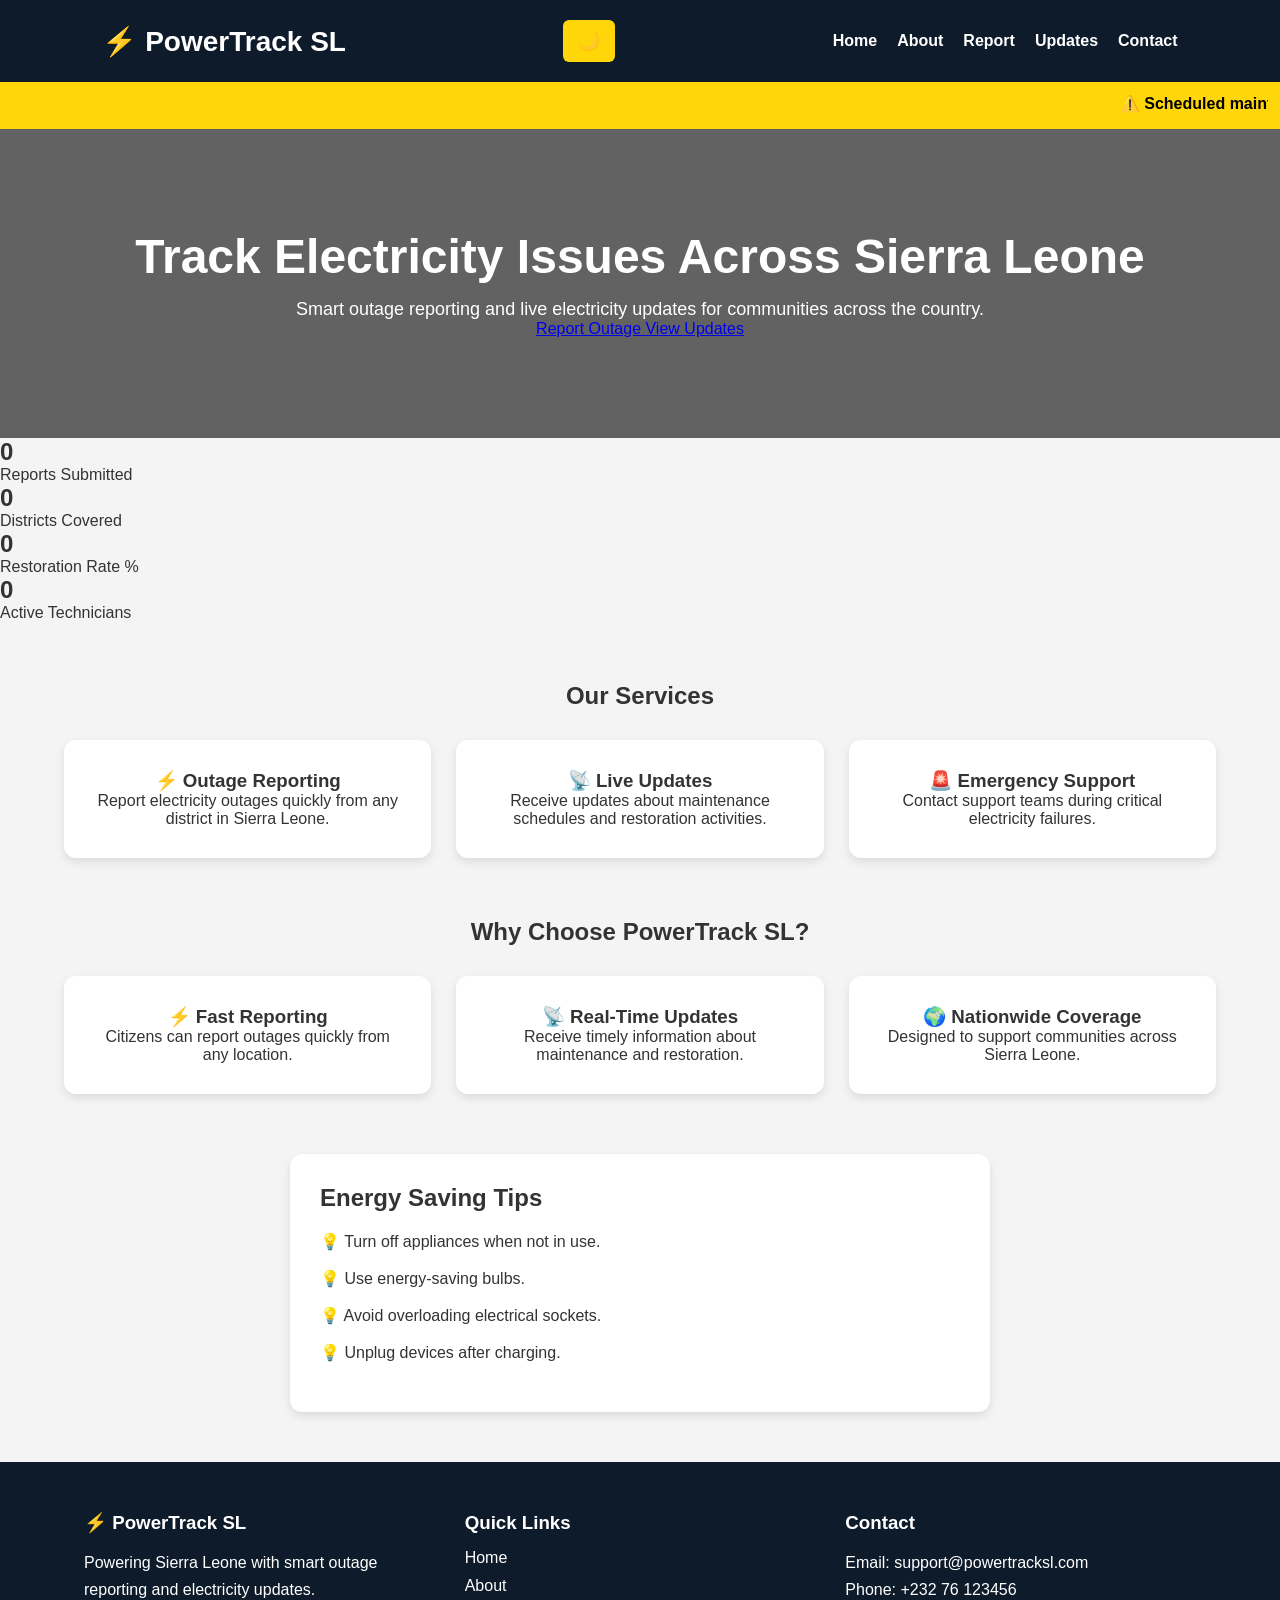
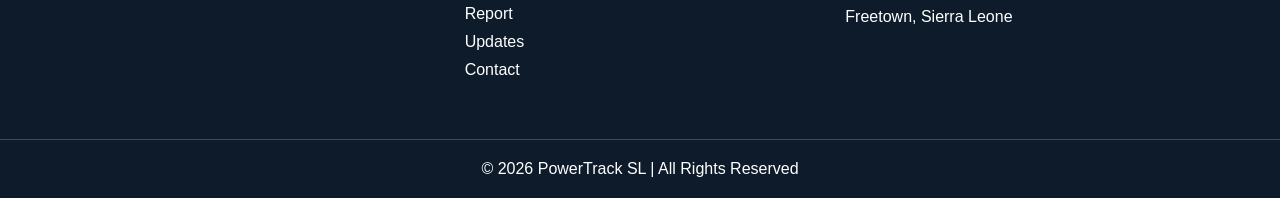
==== commit 389da692: "add report form" ====
--- a/index.html
+++ b/index.html
@@ -1,167 +1,334 @@
-<!DOCTYPE html>
-<html lang="en">
-<head>
-    <meta charset="UTF-8">
-    <meta name="viewport" content="width=device-width, initial-scale=1.0">
-    <title>PowerTrack SL | Live Electricity Dashboard</title>
-    <link rel="stylesheet" href="style.css">
-    <link rel="stylesheet" href="https://cdnjs.cloudflare.com/ajax/libs/font-awesome/6.4.0/css/all.min.css">
-</head>
-<body>
-
-    <header class="navbar">
-        <div class="nav-container">
-            <a href="index.html" class="logo"><i class="fa-solid fa-bolt"></i> PowerTrack <span>SL</span></a>
-            <nav>
-                <ul class="nav-links">
-                    <li><a href="index.html" class="active">Home</a></li>
-                    <li><a href="about.html">About</a></li>
-                    <li><a href="report.html" class="btn-nav">Report Issue</a></li>
-                </ul>
-            </nav>
-        </div>
-    </header>
-
-    <!-- Hero Section -->
-    <section class="hero-section">
-        <div class="hero-container">
-            <div class="hero-content">
-                <h1>Real-Time Electricity Monitoring</h1>
-                <p class="hero-subtitle">Stay informed about power outages in Sierra Leone. Report issues, access emergency contacts, and get energy-saving tips instantly.</p>
-                <div class="hero-ctas">
-                    <a href="#dashboard" class="btn-hero primary">View Live Status</a>
-                    <a href="report.html" class="btn-hero secondary">Report Problem</a>
-                </div>
-            </div>
-            <div class="hero-visual">
-                <div class="hero-icon"><i class="fa-solid fa-bolt-lightning"></i></div>
-            </div>
-        </div>
-    </section>
-
-    <main class="dashboard-wrapper" id="dashboard">
-        
-        <div class="metrics-grid">
-            
-            <div class="dashboard-card status-card">
-                <h3>Current Status</h3>
-                <div class="status-circle-container">
-                    <div class="status-circle stable">
-                        <span>Stable</span>
-                    </div>
-                </div>
-            </div>
-
-            <div class="dashboard-card usage-card">
-                <h3>Appliance Energy Usage</h3>
-                <div class="pie-chart-container">
-                    <div class="css-pie-chart">
-                        <div class="pie-slice slice-lighting"><span>35%</span></div>
-                        <div class="pie-slice slice-tv"><span>35%</span></div>
-                        <div class="pie-slice slice-fridge"><span>30%</span></div>
-                    </div>
-                    <div class="chart-legend">
-                        <span class="legend-item"><span class="dot lighting"></span> Lighting (35%)</span>
-                        <span class="legend-item"><span class="dot fridge"></span> Fridge (30%)</span>
-                        <span class="legend-item"><span class="dot tv"></span> TV & Others (35%)</span>
-                    </div>
-                </div>
-            </div>
-
-            <div class="dashboard-card stats-card">
-                <h3>Today's Stats</h3>
-                <div class="stats-list">
-                    <div class="stat-line">
-                        <span class="stat-label">Outages Reported:</span>
-                        <span class="stat-number">12</span>
-                    </div>
-                    <div class="stat-line">
-                        <span class="stat-label">Avg Restoration Time:</span>
-                        <span class="stat-number">45 min</span>
-                    </div>
-                    <div class="stat-line">
-                        <span class="stat-label">Customers Affected:</span>
-                        <span class="stat-number">1,500</span>
-                    </div>
-                </div>
-            </div>
-
-        </div>
-
-        <div class="workspace-grid">
-            
-            <div class="dashboard-card feed-card">
-                <h3><i class="fa-solid fa-clock-rotate-left"></i> Live Feed Updates</h3>
-                <div class="feed-container">
-                    <div class="feed-item alert">
-                        <span class="feed-meta">Bo Township alert &bull; 3m ago</span>
-                        <p>Substation repair in Freetown central</p>
-                    </div>
-                    <div class="feed-item alert">
-                        <span class="feed-meta">Kenema Metro alert &bull; 46m ago</span>
-                        <p>Kenema: Unscheduled outage in Freetown ententto.</p>
-                    </div>
-                    <div class="feed-item stable">
-                        <span class="feed-meta">Freetown West stable &bull; 36m ago</span>
-                        <p>Substation repair in Freetown central</p>
-                    </div>
-                    <div class="feed-item stable">
-                        <span class="feed-meta">Makeni stable &bull; 46m ago</span>
-                        <p>Grid configuration testing successfully updated.</p>
-                    </div>
-                </div>
-            </div>
-
-            <div class="right-column-split">
-                
-                <div class="dashboard-card contacts-card">
-                    <h3><i class="fa-solid fa-phone-volume"></i> Emergency Contacts</h3>
-                    <div class="mini-contact-list">
-                        <div class="contact-row"><span>Fire</span><strong>(032) 678-2909</strong></div>
-                        <div class="contact-row"><span>Hospital</span><strong>(032) 575-5507</strong></div>
-                        <div class="contact-row"><span>EDSA</span><strong>(032) 275-7803</strong></div>
-                    </div>
-                </div>
-
-                <div class="dashboard-card action-link-card">
-                    <h3>Experiencing a Fault?</h3>
-                    <p>Log your specific location issue to notify engineers immediately.</p>
-                    <a href="report.html" class="btn-primary-block">Report Electricity Problem</a>
-                </div>
-
-            </div>
-
-        </div>
-
-        <section class="tips-section">
-            <div class="section-header">
-                <h3><i class="fa-solid fa-lightbulb"></i> Strategic Energy Saving Recommendations</h3>
-                <p>Simple optimizations to protect equipment from surges and scale down your prepaid EDSA token costs.</p>
-            </div>
-            <div class="tips-grid">
-                <div class="tip-detail-card">
-                    <div class="tip-icon"><i class="fa-solid fa-bolt-lightning"></i></div>
-                    <h4>Install Surge Protectors & Delay Timers</h4>
-                    <p>Power restorations often carry high-voltage spikes. Use specialized delay switches for fridges and AC systems to prevent compressor burnouts.</p>
-                </div>
-                <div class="tip-detail-card">
-                    <div class="tip-icon"><i class="fa-solid fa-temperature-arrow-down"></i></div>
-                    <h4>Manage Thermal Mass Loadings</h4>
-                    <p>Keep your refrigerator well-filled (even with water bottles if empty). A full fridge retains cooling cycles significantly better during unexpected short blackouts.</p>
-                </div>
-                <div class="tip-detail-card">
-                    <div class="tip-icon"><i class="fa-solid fa-sun"></i></div>
-                    <h4>Transition to Solar Auxiliaries</h4>
-                    <p>Shift high-frequency tasks like smartphone charging, outdoor compound wall lanterns, and fans to localized small solar power bricks to preserve your primary meter line.</p>
-                </div>
-            </div>
-        </section>
-
-    </main>
-
-    <footer class="main-footer">
-        <p>&copy; 2026 PowerTrack SL | Limkokwing University Web Design 1 Project.</p>
-    </footer>
-
-</body>
-</html>+<!DOCTYPE html>
+<html lang="en">
+<head>
+    <meta charset="UTF-8">
+
+    <meta name="viewport"
+    content="width=device-width, initial-scale=1.0">
+
+    <title>PowerTrack SL</title>
+
+    <link rel="stylesheet" href="style.css">
+</head>
+<body>
+
+    <!-- =========================
+         Navbar
+    ========================== -->
+
+    <nav class="navbar">
+
+        <h1 class="logo">⚡ PowerTrack SL</h1>
+
+        <!-- Theme Button -->
+        <button id="themeBtn" class="theme-btn">
+            🌙
+        </button>
+
+        <!-- Mobile Menu -->
+        <div class="menu-toggle" id="menuToggle">
+            ☰
+        </div>
+
+        <ul class="nav-links" id="navLinks">
+
+            <li><a href="index.html">Home</a></li>
+
+            <li><a href="about.html">About</a></li>
+
+            <li><a href="outage-report.html">Report</a></li>
+
+            <li><a href="updates.html">Updates</a></li>
+
+            <li><a href="contact.html">Contact</a></li>
+
+        </ul>
+
+    </nav>
+
+    <!-- =========================
+         Alert Bar
+    ========================== -->
+
+    <div class="alert-bar">
+
+        <marquee behavior="scroll" direction="left">
+
+            ⚠️ Scheduled maintenance in Freetown tonight from 8PM - 11PM |
+            ⚡ Power restored in Bo district |
+            🔧 Transformer repairs ongoing in Kenema |
+            🚨 Report outages immediately using PowerTrack SL
+
+        </marquee>
+
+    </div>
+
+    <!-- =========================
+         Hero Section
+    ========================== -->
+
+    <section class="hero">
+
+        <h2>
+            Track Electricity Issues Across Sierra Leone
+        </h2>
+
+        <p>
+            Smart outage reporting and live electricity updates
+            for communities across the country.
+        </p>
+
+        
+         <div class="about-image">
+
+         <!-- <img src="images/powertrack.png" alt="Electricity"> --> 
+
+        </div>
+
+        <!-- Hero Buttons -->
+        <div class="hero-buttons">
+
+            <a href="outage-report.html"
+            class="hero-btn">
+
+                Report Outage
+
+            </a>
+
+            <a href="updates.html"
+            class="hero-btn secondary-btn">
+
+                View Updates
+
+            </a>
+
+        </div>
+
+    </section>
+
+    <!-- =========================
+         Statistics Section
+    ========================== -->
+
+    <section class="stats-section">
+
+        <div class="stat-card">
+
+            <h2 class="counter" data-target="500">
+                0
+            </h2>
+
+            <p>Reports Submitted</p>
+
+        </div>
+
+        <div class="stat-card">
+
+            <h2 class="counter" data-target="24">
+                0
+            </h2>
+
+            <p>Districts Covered</p>
+
+        </div>
+
+        <div class="stat-card">
+
+            <h2 class="counter" data-target="95">
+                0
+            </h2>
+
+            <p>Restoration Rate %</p>
+
+        </div>
+
+        <div class="stat-card">
+
+            <h2 class="counter" data-target="120">
+                0
+            </h2>
+
+            <p>Active Technicians</p>
+
+        </div>
+
+    </section>
+
+    <!-- Services Section -->
+
+    <section class="services">
+
+        <h2>Our Services</h2>
+
+        <div class="service-container">
+
+            <div class="service-card">
+
+                <h3>⚡ Outage Reporting </h3>
+
+                <p>
+                  Report electricity outages quickly
+                  from any district in Sierra Leone.
+                </p>
+
+            </div>
+
+        <div class="service-card">
+
+            <h3>📡 Live Updates</h3>
+
+            <p>
+                Receive updates about maintenance
+                schedules and restoration activities.
+            </p>
+
+        </div>
+
+        <div class="service-card">
+
+            <h3>🚨 Emergency Support</h3>
+
+            <p>
+                Contact support teams during
+                critical electricity failures.
+            </p>
+
+        </div>
+
+    </div>
+
+</section>
+
+<section class="why-us">
+
+    <h2>Why Choose PowerTrack SL?</h2>
+
+    <div class="why-container">
+
+        <div class="why-card">
+            <h3>⚡ Fast Reporting</h3>
+            <p>Citizens can report outages quickly from any location.</p>
+        </div>
+
+        <div class="why-card">
+            <h3>📡 Real-Time Updates</h3>
+            <p>Receive timely information about maintenance and restoration.</p>
+        </div>
+
+        <div class="why-card">
+            <h3>🌍 Nationwide Coverage</h3>
+            <p>Designed to support communities across Sierra Leone.</p>
+        </div>
+
+    </div>
+
+</section>
+
+  
+
+    <!-- =========================
+         Energy Tips
+    ========================== -->
+
+    <section class="report-section">
+
+        <h2 style="margin-bottom:20px;">
+            Energy Saving Tips
+        </h2>
+
+        <div class="form-group">
+
+            <p>
+                💡 Turn off appliances when not in use.
+            </p>
+
+            <br>
+
+            <p>
+                💡 Use energy-saving bulbs.
+            </p>
+
+            <br>
+
+            <p>
+                💡 Avoid overloading electrical sockets.
+            </p>
+
+            <br>
+
+            <p>
+                💡 Unplug devices after charging.
+            </p>
+
+        </div>
+
+    </section>
+
+    <!-- =========================
+         Footer
+    ========================== -->
+
+    <footer class="footer">
+
+        <div class="footer-content">
+
+            <div class="footer-section">
+
+                <h3>⚡ PowerTrack SL</h3>
+
+                <p>
+                    Powering Sierra Leone with smart outage
+                    reporting and electricity updates.
+                </p>
+
+            </div>
+
+            <div class="footer-section">
+
+                <h3>Quick Links</h3>
+
+                <ul>
+
+                    <li><a href="index.html">Home</a></li>
+
+                    <li><a href="about.html">About</a></li>
+
+                    <li><a href="outage-report.html">Report</a></li>
+
+                    <li><a href="updates.html">Updates</a></li>
+
+                    <li><a href="contact.html">Contact</a></li>
+
+                </ul>
+
+            </div>
+
+            <div class="footer-section">
+
+                <h3>Contact</h3>
+
+                <p>Email: support@powertracksl.com</p>
+
+                <p>Phone: +232 76 123456</p>
+
+                <p>Freetown, Sierra Leone</p>
+
+            </div>
+
+        </div>
+
+        <div class="footer-bottom">
+
+            <p>
+                © 2026 PowerTrack SL | All Rights Reserved
+            </p>
+
+        </div>
+
+    </footer>
+
+    <script src="script.js"></script>
+
+</body>
+</html>
+
--- a/style.css
+++ b/style.css
@@ -1,976 +1,632 @@
-/* --- Core Theme Settings --- */
-:root {
-    --bg-dark: #0a1128;
-    --bg-surface: #101f42;
-    --bg-card: #1c2d5a;
-    --text-main: #f4f6fa;
-    --text-muted: #8fa0c4;
-    --electric-green: #00e676;
-    --alert-amber: #ff9100;
-    --alert-red: #ff3d00;
-    --font-stack: -apple-system, BlinkMacSystemFont, 'Segoe UI', Roboto, 'Helvetica Neue', Arial, sans-serif;
-    --transition-smooth: all 0.3s cubic-bezier(0.4, 0, 0.2, 1);
-}
-
-/* --- Base Setup --- */
-* {
-    margin: 0;
-    padding: 0;
-    box-sizing: border-box;
-}
-
-html, body {
-    background-color: var(--bg-dark);
-    color: var(--text-main);
-    font-family: var(--font-stack);
-    line-height: 1.6;
-    scroll-behavior: smooth;
-}
-
-body {
-    -webkit-font-smoothing: antialiased;
-    -moz-osx-font-smoothing: grayscale;
-}
-
-/* --- Header & Navigation Bar --- */
-.navbar {
-    background-color: var(--bg-dark);
-    border-bottom: 1px solid rgba(255, 255, 255, 0.05);
-    padding: 1rem 2rem;
-    position: sticky;
-    top: 0;
-    z-index: 1000;
-    backdrop-filter: blur(10px);
-    background-color: rgba(10, 17, 40, 0.95);
-}
-
-.nav-container {
-    max-width: 1400px;
-    margin: 0 auto;
-    display: flex;
-    justify-content: space-between;
-    align-items: center;
-}
-
-.logo {
-    font-size: 1.5rem;
-    font-weight: 800;
-    text-decoration: none;
-    letter-spacing: -0.5px;
-    transition: var(--transition-smooth);
-}
-
-.logo i { 
-    color: var(--electric-green); 
-    margin-right: 6px;
-}
-
-.logo span { 
-    color: var(--electric-green); 
-    font-weight: 800;
-}
-
-.logo:hover {
-    transform: scale(1.05);
-}
-
-.nav-links {
-    list-style: none;
-    display: flex;
-    align-items: center;
-    gap: 3rem;
-}
-
-.nav-links a {
-    text-decoration: none;
-    color: var(--text-muted);
-    font-weight: 500;
-    font-size: 0.95rem;
-    transition: var(--transition-smooth);
-    position: relative;
-}
-
-.nav-links a:hover, 
-.nav-links a.active {
-    color: var(--electric-green);
-}
-
-.nav-links a.active::after {
-    content: '';
-    position: absolute;
-    bottom: -6px;
-    left: 0;
-    right: 0;
-    height: 2px;
-    background-color: var(--electric-green);
-    border-radius: 1px;
-}
-
-.btn-nav {
-    border: 2px solid var(--electric-green);
-    padding: 0.6rem 1.2rem;
-    border-radius: 6px;
-    color: var(--electric-green) !important;
-    font-weight: 600;
-    cursor: pointer;
-    transition: var(--transition-smooth);
-    background-color: transparent;
-}
-
-.btn-nav:hover {
-    background-color: rgba(0, 230, 118, 0.1);
-    transform: translateY(-2px);
-}
-
-/* --- Hero Section --- */
-.hero-section {
-    background: linear-gradient(135deg, rgba(16, 31, 66, 0.8) 0%, rgba(28, 45, 90, 0.6) 100%);
-    border-bottom: 1px solid rgba(255, 255, 255, 0.08);
-    padding: 6rem 2rem;
-    position: relative;
-    overflow: hidden;
-}
-
-.hero-section::before {
-    content: '';
-    position: absolute;
-    top: -50%;
-    right: -20%;
-    width: 600px;
-    height: 600px;
-    background: radial-gradient(circle, rgba(0, 230, 118, 0.08), transparent);
-    border-radius: 50%;
-    z-index: 0;
-}
-
-.hero-container {
-    max-width: 1400px;
-    margin: 0 auto;
-    display: grid;
-    grid-template-columns: 1fr 1fr;
-    gap: 4rem;
-    align-items: center;
-    position: relative;
-    z-index: 1;
-}
-
-.hero-content h1 {
-    font-size: 3.5rem;
-    font-weight: 900;
-    margin-bottom: 1.5rem;
-    letter-spacing: -1px;
-    line-height: 1.2;
-    background: linear-gradient(135deg, #ffffff 0%, var(--electric-green) 100%);
-    -webkit-background-clip: text;
-    -webkit-text-fill-color: transparent;
-    background-clip: text;
-}
-
-.hero-subtitle {
-    font-size: 1.2rem;
-    color: var(--text-muted);
-    margin-bottom: 2.5rem;
-    line-height: 1.8;
-}
-
-.hero-ctas {
-    display: flex;
-    gap: 1.5rem;
-    align-items: center;
-}
-
-.btn-hero {
-    display: inline-block;
-    padding: 1.2rem 2rem;
-    border-radius: 8px;
-    font-weight: 700;
-    text-decoration: none;
-    transition: var(--transition-smooth);
-    font-size: 1rem;
-    letter-spacing: 0.5px;
-    border: 2px solid transparent;
-}
-
-.btn-hero.primary {
-    background: linear-gradient(135deg, var(--electric-green) 0%, #00c853 100%);
-    color: var(--bg-dark);
-    box-shadow: 0 8px 25px rgba(0, 230, 118, 0.3);
-}
-
-.btn-hero.primary:hover {
-    transform: translateY(-4px);
-    box-shadow: 0 12px 40px rgba(0, 230, 118, 0.4);
-}
-
-.btn-hero.secondary {
-    background: transparent;
-    color: var(--electric-green);
-    border: 2px solid var(--electric-green);
-}
-
-.btn-hero.secondary:hover {
-    background-color: rgba(0, 230, 118, 0.1);
-    transform: translateY(-4px);
-}
-
-.hero-visual {
-    display: flex;
-    justify-content: center;
-    align-items: center;
-}
-
-.hero-icon {
-    font-size: 8rem;
-    color: var(--electric-green);
-    display: flex;
-    align-items: center;
-    justify-content: center;
-    width: 250px;
-    height: 250px;
-    background: radial-gradient(circle, rgba(0, 230, 118, 0.15), rgba(0, 230, 118, 0.05));
-    border-radius: 50%;
-    box-shadow: 0 0 60px rgba(0, 230, 118, 0.2), inset 0 0 40px rgba(0, 230, 118, 0.1);
-    animation: pulse-icon 3s ease-in-out infinite;
-}
-
-@keyframes pulse-icon {
-    0%, 100% {
-        box-shadow: 0 0 60px rgba(0, 230, 118, 0.2), inset 0 0 40px rgba(0, 230, 118, 0.1);
-        transform: scale(1);
-    }
-    50% {
-        box-shadow: 0 0 80px rgba(0, 230, 118, 0.3), inset 0 0 50px rgba(0, 230, 118, 0.15);
-        transform: scale(1.02);
-    }
-}
-
-/* --- Main Dashboard Container Setup --- */
-.dashboard-wrapper {
-    max-width: 1400px;
-    margin: 0 auto;
-    padding: 4rem 2rem;
-    display: flex;
-    flex-direction: column;
-    gap: 4rem;
-}
-
-.dashboard-card {
-    background: linear-gradient(135deg, rgba(16, 31, 66, 0.9) 0%, rgba(28, 45, 90, 0.7) 100%);
-    border-radius: 12px;
-    padding: 2rem;
-    border: 1px solid rgba(255, 255, 255, 0.08);
-    backdrop-filter: blur(10px);
-    box-shadow: 0 8px 32px rgba(0, 0, 0, 0.3);
-    transition: var(--transition-smooth);
-}
-
-.dashboard-card:hover {
-    border-color: rgba(0, 230, 118, 0.2);
-    box-shadow: 0 12px 48px rgba(0, 230, 118, 0.1);
-    transform: translateY(-4px);
-}
-
-.dashboard-card h3 {
-    font-size: 1.25rem;
-    margin-bottom: 1.5rem;
-    color: #ffffff;
-    font-weight: 700;
-    letter-spacing: -0.5px;
-}
-
-/* --- Status Badges --- */
-.status-badge {
-    display: inline-block;
-    padding: 0.5rem 1rem;
-    border-radius: 6px;
-    font-size: 0.85rem;
-    font-weight: 600;
-    margin-top: 1rem;
-    transition: var(--transition-smooth);
-}
-
-.status-badge.outage {
-    background-color: rgba(255, 61, 0, 0.15);
-    color: #ff3d00;
-    border: 1px solid rgba(255, 61, 0, 0.3);
-}
-
-.status-badge.restored {
-    background-color: rgba(0, 230, 118, 0.15);
-    color: var(--electric-green);
-    border: 1px solid rgba(0, 230, 118, 0.3);
-}
-
-.status-badge.maintenance {
-    background-color: rgba(255, 145, 0, 0.15);
-    color: #ff9100;
-    border: 1px solid rgba(255, 145, 0, 0.3);
-}
-
-/* --- Grid Systems --- */
-.metrics-grid {
-    display: grid;
-    grid-template-columns: repeat(auto-fit, minmax(300px, 1fr));
-    gap: 2rem;
-}
-
-.workspace-grid {
-    display: grid;
-    grid-template-columns: 2fr 1fr;
-    gap: 2rem;
-}
-
-.right-column-split {
-    display: flex;
-    flex-direction: column;
-    gap: 2rem;
-}
-
-/* --- Card Variant 1: Status Circle Component --- */
-.status-circle-container {
-    display: flex;
-    justify-content: center;
-    align-items: center;
-    height: 180px;
-}
-
-.status-circle {
-    width: 140px;
-    height: 140px;
-    border-radius: 50%;
-    display: flex;
-    align-items: center;
-    justify-content: center;
-    font-weight: 700;
-    font-size: 1.4rem;
-    transition: var(--transition-smooth);
-}
-
-.status-circle.stable {
-    background: radial-gradient(circle at 30% 30%, rgba(0, 230, 118, 0.15), rgba(0, 230, 118, 0.05));
-    border: 3px solid var(--electric-green);
-    color: var(--electric-green);
-    box-shadow: 0 0 30px rgba(0, 230, 118, 0.3), inset 0 0 20px rgba(0, 230, 118, 0.1);
-}
-
-.status-circle.stable:hover {
-    box-shadow: 0 0 50px rgba(0, 230, 118, 0.4), inset 0 0 20px rgba(0, 230, 118, 0.1);
-    transform: scale(1.05);
-}
-
-/* --- Card Variant 2: Pure CSS Pie Chart --- */
-.pie-chart-container {
-    display: flex;
-    align-items: center;
-    justify-content: space-around;
-    gap: 2rem;
-}
-
-.css-pie-chart {
-    position: relative;
-    width: 130px;
-    height: 130px;
-    border-radius: 50%;
-    /* Gradient values set to map segments visually matching mockup color layouts */
-    background: conic-gradient(
-        var(--electric-green) 0% 35%,
-        var(--alert-amber) 35% 65%,
-        #4d73df 65% 100%
-    );
-}
-
-.pie-slice {
-    position: absolute;
-    color: #ffffff;
-    font-weight: 700;
-    font-size: 0.8rem;
-}
-
-/* Fine-tune absolute percentages overlays placement inside code architecture */
-.slice-lighting { top: 20%; right: 20%; }
-.slice-fridge { bottom: 15%; left: 45%; }
-.slice-tv { top: 40%; left: 15%; }
-
-.chart-legend {
-    display: flex;
-    flex-direction: column;
-    gap: 0.5rem;
-}
-
-.legend-item {
-    font-size: 0.85rem;
-    color: var(--text-muted);
-    display: flex;
-    align-items: center;
-    gap: 0.5rem;
-}
-
-.legend-item .dot {
-    width: 10px;
-    height: 10px;
-    border-radius: 2px;
-}
-.dot.lighting { background-color: var(--electric-green); }
-.dot.fridge { background-color: var(--alert-amber); }
-.dot.tv { background-color: #4d73df; }
-
-/* --- Card Variant 3: Today's Stats Layout --- */
-.stats-list {
-    display: flex;
-    flex-direction: column;
-    justify-content: center;
-    gap: 1rem;
-    height: 130px;
-}
-
-.stat-line {
-    display: flex;
-    justify-content: space-between;
-    border-bottom: 1px solid rgba(255, 255, 255, 0.05);
-    padding-bottom: 0.3rem;
-}
-
-.stat-label {
-    color: var(--text-muted);
-    font-size: 0.9rem;
-}
-
-.stat-number {
-    font-weight: 700;
-    color: #ffffff;
-}
-
-/* --- Card Variant 4: Live Feed Log Updates --- */
-.feed-container {
-    display: flex;
-    flex-direction: column;
-    gap: 1rem;
-}
-
-.feed-item {
-    background: linear-gradient(135deg, rgba(28, 45, 90, 0.8), rgba(28, 45, 90, 0.5));
-    padding: 1.2rem;
-    border-radius: 8px;
-    border-left: 4px solid transparent;
-    transition: var(--transition-smooth);
-    position: relative;
-}
-
-.feed-item:hover {
-    transform: translateX(6px);
-    background: linear-gradient(135deg, rgba(28, 45, 90, 1), rgba(28, 45, 90, 0.7));
-}
-
-.feed-meta {
-    display: block;
-    font-size: 0.8rem;
-    color: var(--text-muted);
-    margin-bottom: 0.5rem;
-    font-weight: 500;
-}
-
-.feed-item p {
-    color: var(--text-main);
-    font-size: 0.95rem;
-    line-height: 1.5;
-}
-
-.feed-item.alert { border-left-color: var(--alert-amber); }
-.feed-item.stable { border-left-color: var(--electric-green); }
-
-/* --- Card Variant 5: Emergency Contacts --- */
-.mini-contact-list {
-    display: flex;
-    flex-direction: column;
-    gap: 0.8rem;
-}
-
-.contact-row {
-    display: flex;
-    justify-content: space-between;
-    align-items: center;
-    background: linear-gradient(135deg, rgba(28, 45, 90, 0.6), rgba(28, 45, 90, 0.3));
-    padding: 1rem 1.2rem;
-    border-radius: 8px;
-    font-size: 0.95rem;
-    border: 1px solid rgba(255, 255, 255, 0.06);
-    transition: var(--transition-smooth);
-}
-
-.contact-row:hover {
-    background: linear-gradient(135deg, rgba(28, 45, 90, 0.8), rgba(28, 45, 90, 0.5));
-    border-color: rgba(0, 230, 118, 0.2);
-    transform: translateX(4px);
-}
-
-.contact-row span { 
-    color: var(--text-muted);
-    font-weight: 500;
-}
-
-.contact-row strong { 
-    color: var(--electric-green);
-    font-weight: 700;
-    font-family: 'Courier New', monospace;
-}
-
-/* --- Standalone Core Interaction Actions --- */
-.action-link-card p {
-    font-size: 0.85rem;
-    color: var(--text-muted);
-    margin-bottom: 1.2rem;
-}
-
-.btn-primary-block {
-    display: block;
-    text-align: center;
-    background: linear-gradient(135deg, var(--electric-green) 0%, #00c853 100%);
-    color: var(--bg-dark);
-    padding: 1.1rem 1.5rem;
-    border-radius: 8px;
-    font-weight: 700;
-    text-decoration: none;
-    transition: var(--transition-smooth);
-    border: none;
-    cursor: pointer;
-    font-size: 1rem;
-    letter-spacing: 0.5px;
-    box-shadow: 0 4px 15px rgba(0, 230, 118, 0.2);
-}
-
-.btn-primary-block:hover {
-    transform: translateY(-3px);
-    box-shadow: 0 8px 25px rgba(0, 230, 118, 0.3);
-}
-
-.btn-primary-block:active {
-    transform: translateY(-1px);
-}
-
-/* --- Recommendations Component Styles --- */
-.tips-section {
-    margin-top: 3rem;
-    padding: 3rem 2rem;
-    background: linear-gradient(135deg, rgba(16, 31, 66, 0.5) 0%, rgba(28, 45, 90, 0.3) 100%);
-    border-radius: 12px;
-    border: 1px solid rgba(255, 255, 255, 0.05);
-}
-
-.section-header {
-    margin-bottom: 2.5rem;
-    text-align: center;
-}
-
-.section-header h3 { 
-    margin-bottom: 0.8rem; 
-    font-size: 2rem;
-    font-weight: 800;
-    letter-spacing: -0.5px;
-}
-
-.section-header p { 
-    color: var(--text-muted); 
-    font-size: 1.05rem;
-    line-height: 1.6;
-}
-
-.tips-grid {
-    display: grid;
-    grid-template-columns: repeat(auto-fit, minmax(320px, 1fr));
-    gap: 2rem;
-}
-
-.tip-detail-card {
-    background-color: transparent;
-    padding: 2rem;
-    border-radius: 10px;
-    display: flex;
-    flex-direction: column;
-    gap: 1.2rem;
-    border: 1px solid rgba(255, 255, 255, 0.08);
-    transition: var(--transition-smooth);
-    position: relative;
-    overflow: hidden;
-}
-
-.tip-detail-card::before {
-    content: '';
-    position: absolute;
-    top: 0;
-    left: 0;
-    right: 0;
-    height: 3px;
-    background: linear-gradient(90deg, var(--electric-green), transparent);
-}
-
-.tip-detail-card:hover {
-    border-color: rgba(0, 230, 118, 0.3);
-    background: rgba(0, 230, 118, 0.05);
-    transform: translateY(-6px);
-}
-
-.tip-icon i {
-    font-size: 2rem;
-    color: var(--electric-green);
-    background: linear-gradient(135deg, rgba(0, 230, 118, 0.15), rgba(0, 230, 118, 0.05));
-    padding: 1rem;
-    border-radius: 8px;
-    width: fit-content;
-}
-
-.tip-detail-card h4 { 
-    margin-bottom: 0.5rem; 
-    color: #ffffff;
-    font-size: 1.1rem;
-    font-weight: 700;
-}
-
-.tip-detail-card p { 
-    color: var(--text-muted); 
-    font-size: 0.95rem; 
-    line-height: 1.6;
-}
-
-/* --- Subpage Component Shell Container --- */
-.page-container {
-    max-width: 800px;
-    margin: 4rem auto;
-    padding: 0 2rem;
-}
-
-.form-window-box {
-    background: linear-gradient(135deg, rgba(16, 31, 66, 0.9) 0%, rgba(28, 45, 90, 0.7) 100%);
-    padding: 3rem;
-    border-radius: 12px;
-    border: 1px solid rgba(255, 255, 255, 0.08);
-    box-shadow: 0 12px 48px rgba(0, 0, 0, 0.3);
-}
-
-.form-header-title { 
-    margin-bottom: 2.5rem;
-    text-align: center;
-}
-
-.form-header-title h2 { 
-    font-size: 2rem;
-    font-weight: 800;
-    margin-bottom: 0.8rem;
-    letter-spacing: -0.5px;
-}
-
-.form-header-title h2 i { 
-    color: var(--electric-green); 
-    margin-right: 10px;
-}
-
-.form-header-title p { 
-    color: var(--text-muted); 
-    margin-top: 0.5rem;
-    font-size: 1rem;
-}
-
-.standalone-form {
-    display: flex;
-    flex-direction: column;
-    gap: 1.5rem;
-}
-
-.form-field {
-    display: flex;
-    flex-direction: column;
-    gap: 0.6rem;
-}
-
-.form-field label {
-    font-size: 0.95rem;
-    color: var(--text-main);
-    font-weight: 600;
-}
-
-.form-field input, 
-.form-field select, 
-.form-field textarea {
-    background-color: rgba(28, 45, 90, 0.6);
-    border: 2px solid rgba(255, 255, 255, 0.1);
-    padding: 1rem;
-    border-radius: 8px;
-    color: #ffffff;
-    font-family: inherit;
-    font-size: 1rem;
-    transition: var(--transition-smooth);
-}
-
-.form-field input::placeholder,
-.form-field textarea::placeholder {
-    color: rgba(143, 160, 196, 0.6);
-}
-
-.form-field input:focus, 
-.form-field select:focus, 
-.form-field textarea:focus {
-    outline: none;
-    border-color: var(--electric-green);
-    background-color: rgba(28, 45, 90, 0.8);
-    box-shadow: 0 0 0 3px rgba(0, 230, 118, 0.1);
-}
-
-.btn-submit-green {
-    background: linear-gradient(135deg, var(--electric-green) 0%, #00c853 100%);
-    color: var(--bg-dark);
-    padding: 1.1rem 2rem;
-    border: none;
-    border-radius: 8px;
-    font-weight: 700;
-    cursor: pointer;
-    font-size: 1rem;
-    transition: var(--transition-smooth);
-    letter-spacing: 0.5px;
-    box-shadow: 0 4px 15px rgba(0, 230, 118, 0.2);
-}
-
-.btn-submit-green:hover {
-    transform: translateY(-3px);
-    box-shadow: 0 8px 25px rgba(0, 230, 118, 0.3);
-}
-
-.btn-submit-green:active {
-    transform: translateY(-1px);
-}
-
-/* --- About Page Typography Layouts --- */
-.about-hero-block { 
-    text-align: center; 
-    margin-bottom: 3rem;
-}
-
-.about-hero-block h1 { 
-    font-size: 2.5rem;
-    font-weight: 900;
-    margin-bottom: 1rem;
-    letter-spacing: -0.5px;
-    background: linear-gradient(135deg, #ffffff 0%, var(--electric-green) 100%);
-    -webkit-background-clip: text;
-    -webkit-text-fill-color: transparent;
-    background-clip: text;
-}
-
-.about-hero-block p { 
-    color: var(--text-muted);
-    font-size: 1.1rem;
-    line-height: 1.8;
-}
-
-.about-card-stack { 
-    display: flex; 
-    flex-direction: column; 
-    gap: 2rem;
-}
-
-.about-info-card { 
-    background: linear-gradient(135deg, rgba(16, 31, 66, 0.8) 0%, rgba(28, 45, 90, 0.6) 100%);
-    padding: 2.5rem;
-    border-radius: 12px;
-    border: 1px solid rgba(255, 255, 255, 0.08);
-    transition: var(--transition-smooth);
-    position: relative;
-    overflow: hidden;
-}
-
-.about-info-card::before {
-    content: '';
-    position: absolute;
-    top: 0;
-    left: 0;
-    right: 0;
-    height: 3px;
-    background: linear-gradient(90deg, var(--electric-green), transparent);
-}
-
-.about-info-card:hover {
-    border-color: rgba(0, 230, 118, 0.2);
-    box-shadow: 0 12px 48px rgba(0, 230, 118, 0.1);
-    transform: translateY(-4px);
-}
-
-.about-info-card h3 { 
-    color: var(--electric-green);
-    margin-bottom: 1rem;
-    font-size: 1.3rem;
-    font-weight: 700;
-}
-
-.about-info-card p { 
-    color: var(--text-muted); 
-    font-size: 1rem; 
-    line-height: 1.8;
-}
-
-/* --- Global Footer Section --- */
-.main-footer {
-    text-align: center;
-    padding: 3rem 2rem;
-    color: var(--text-muted);
-    font-size: 0.9rem;
-    border-top: 1px solid rgba(255, 255, 255, 0.05);
-    margin-top: 6rem;
-    background: linear-gradient(180deg, transparent, rgba(0, 230, 118, 0.02));
-}
-
-/* --- Screen Component Responsiveness (Media Queries) --- */
-@media (max-width: 1024px) {
-    .metrics-grid, .workspace-grid {
-        grid-template-columns: 1fr;
-    }
-    .status-circle-container, .stats-list {
-        height: auto;
-    }
-    
-    .section-header h3 {
-        font-size: 1.5rem;
-    }
-    
-    .hero-container {
-        grid-template-columns: 1fr;
-    }
-    
-    .hero-content h1 {
-        font-size: 2.5rem;
-    }
-    
-    .hero-icon {
-        width: 200px;
-        height: 200px;
-        font-size: 6rem;
-    }
-    
-    .nav-links {
-        gap: 1.5rem;
-    }
-}
-
-@media (max-width: 768px) {
-    .dashboard-wrapper {
-        padding: 2rem 1rem;
-        gap: 2rem;
-    }
-    
-    .dashboard-card {
-        padding: 1.5rem;
-    }
-    
-    .hero-section {
-        padding: 3rem 1.5rem;
-    }
-    
-    .hero-content h1 {
-        font-size: 2rem;
-    }
-    
-    .hero-subtitle {
-        font-size: 1rem;
-    }
-    
-    .hero-ctas {
-        flex-direction: column;
-    }
-    
-    .btn-hero {
-        width: 100%;
-        text-align: center;
-    }
-    
-    .hero-icon {
-        width: 150px;
-        height: 150px;
-        font-size: 4rem;
-    }
-    
-    .nav-links {
-        gap: 1rem;
-        font-size: 0.9rem;
-    }
-    
-    .logo {
-        font-size: 1.2rem;
-    }
-    
-    .tips-section {
-        padding: 2rem 1.5rem;
-    }
-    
-    .section-header h3 {
-        font-size: 1.5rem;
-    }
-    
-    .tips-grid {
-        grid-template-columns: 1fr;
-    }
-}
-
-/* --- Animations and Transitions --- */
-@keyframes fadeInUp {
-    from {
-        opacity: 0;
-        transform: translateY(20px);
-    }
-    to {
-        opacity: 1;
-        transform: translateY(0);
-    }
-}
-
-@keyframes slideInLeft {
-    from {
-        opacity: 0;
-        transform: translateX(-20px);
-    }
-    to {
-        opacity: 1;
-        transform: translateX(0);
-    }
-}
-
-@keyframes glow {
-    0% {
-        box-shadow: 0 0 10px rgba(0, 230, 118, 0.2);
-    }
-    50% {
-        box-shadow: 0 0 20px rgba(0, 230, 118, 0.4);
-    }
-    100% {
-        box-shadow: 0 0 10px rgba(0, 230, 118, 0.2);
-    }
-}
-
-.dashboard-card {
-    animation: fadeInUp 0.6s ease-out;
-}
-
-.hero-content h1 {
-    animation: slideInLeft 0.8s ease-out;
-}
-
-.hero-subtitle {
-    animation: fadeInUp 0.8s ease-out 0.1s both;
-}
-
-.btn-hero, .btn-submit-green {
-    position: relative;
-}
-
-.btn-hero::after, .btn-submit-green::after {
-    content: '';
-    position: absolute;
-    top: 0;
-    left: -100%;
-    width: 100%;
-    height: 100%;
-    background: rgba(255, 255, 255, 0.2);
-    transition: left 0.3s ease;
-    border-radius: inherit;
-}
-
-.btn-hero:hover::after, .btn-submit-green:hover::after {
-    left: 100%;
-}
-}+/* Reset */
+*{
+    margin: 0;
+    padding: 0;
+    box-sizing: border-box;
+}
+
+/* Body */
+body{
+    font-family: Arial, sans-serif;
+    background-color: #f4f4f4;
+    color: #333;
+}
+
+/* Navbar */
+.navbar{
+    background-color: #0d1b2a;
+    color: white;
+    display: flex;
+    justify-content: space-between;
+    align-items: center;
+    padding: 20px 8%;
+}
+
+.logo{
+    font-size: 28px;
+}
+
+.nav-links{
+    display: flex;
+    list-style: none;
+}
+
+.nav-links li{
+    margin-left: 20px;
+}
+
+.nav-links a{
+    text-decoration: none;
+    color: white;
+    font-weight: bold;
+    transition: 0.3s;
+}
+
+.nav-links a:hover{
+    color: #ffd60a;
+}
+
+/* Hero Section */
+.hero{
+    background: linear-gradient(rgba(0,0,0,0.6),
+    rgba(0,0,0,0.6)),
+    url("images/power-bg.jpg");
+
+    background-size: cover;
+    background-position: center;
+
+    color: white;
+    text-align: center;
+
+    padding: 100px 20px;
+}
+
+.hero h2{
+    font-size: 48px;
+    margin-bottom: 15px;
+}
+
+.hero p{
+    font-size: 18px;
+}
+
+/* Report Form Section */
+.report-section{
+    width: 90%;
+    max-width: 700px;
+
+    background: white;
+
+    margin: 50px auto;
+    padding: 30px;
+
+    border-radius: 12px;
+
+    box-shadow: 0 4px 10px rgba(0,0,0,0.1);
+}
+
+/* Form Groups */
+.form-group{
+    margin-bottom: 20px;
+}
+
+.form-group label{
+    display: block;
+    margin-bottom: 8px;
+    font-weight: bold;
+}
+
+.form-group input,
+.form-group select,
+.form-group textarea{
+
+    width: 100%;
+    padding: 12px;
+
+    border: 1px solid #ccc;
+    border-radius: 6px;
+
+    font-size: 16px;
+}
+
+/* Button */
+.btn{
+    width: 100%;
+
+    background-color: #0d1b2a;
+    color: white;
+
+    border: none;
+
+    padding: 15px;
+
+    font-size: 18px;
+    font-weight: bold;
+
+    border-radius: 6px;
+
+    cursor: pointer;
+
+    transition: 0.3s;
+}
+
+.btn:hover{
+    background-color: #ffd60a;
+    color: black;
+}
+
+/* Responsive */
+@media(max-width: 768px){
+
+    .navbar{
+        flex-direction: column;
+        text-align: center;
+    }
+
+    .nav-links{
+        margin-top: 15px;
+        flex-direction: column;
+    }
+
+    .nav-links li{
+        margin: 10px 0;
+    }
+
+    .hero h2{
+        font-size: 32px;
+    }
+
+}
+
+/* Updates Page */
+
+.updates-container{
+    width: 90%;
+    max-width: 1200px;
+
+    margin: 50px auto;
+
+    display: grid;
+    grid-template-columns: repeat(auto-fit, minmax(250px, 1fr));
+
+    gap: 25px;
+}
+
+.update-card{
+    background: white;
+
+    padding: 25px;
+
+    border-radius: 12px;
+
+    box-shadow: 0 4px 10px rgba(0,0,0,0.1);
+
+    transition: 0.3s;
+}
+
+.update-card:hover{
+    transform: translateY(-5px);
+}
+
+.update-card h3{
+    margin-bottom: 15px;
+    color: #0d1b2a;
+}
+
+.update-card p{
+    margin-bottom: 15px;
+    line-height: 1.6;
+}
+
+/* Status Tags */
+
+.status{
+    padding: 8px 15px;
+
+    border-radius: 20px;
+
+    color: white;
+
+    font-size: 14px;
+    font-weight: bold;
+}
+
+.outage{
+    background: red;
+}
+
+.restored{
+    background: green;
+}
+
+.maintenance{
+    background: orange;
+}
+
+/* Contact Page */
+
+.contact-container{
+    width: 90%;
+    max-width: 1100px;
+
+    margin: 50px auto;
+
+    display: grid;
+    grid-template-columns: repeat(auto-fit, minmax(300px, 1fr));
+
+    gap: 30px;
+}
+
+.contact-info,
+.contact-form{
+
+    background: white;
+
+    padding: 30px;
+
+    border-radius: 12px;
+
+    box-shadow: 0 4px 10px rgba(0,0,0,0.1);
+}
+
+.contact-info h3{
+    margin-bottom: 20px;
+    color: #0d1b2a;
+}
+
+.contact-info p{
+    margin-bottom: 15px;
+    line-height: 1.7;
+}
+
+
+/* =========================
+   Mobile Navigation
+========================= */
+
+.menu-toggle{
+    display: none;
+
+    font-size: 30px;
+    cursor: pointer;
+
+    color: white;
+}
+
+/* Mobile Responsive */
+
+@media(max-width: 768px){
+
+    .menu-toggle{
+        display: block;
+    }
+
+    .nav-links{
+        display: none;
+
+        flex-direction: column;
+
+        width: 100%;
+
+        background-color: #0d1b2a;
+
+        position: absolute;
+
+        top: 80px;
+        left: 0;
+
+        padding: 20px 0;
+    }
+
+    .nav-links.active{
+        display: flex;
+    }
+
+    .nav-links li{
+        margin: 15px 0;
+        text-align: center;
+    }
+
+}
+
+
+/* =========================
+   Dark Mode
+========================= */
+
+.theme-btn{
+
+    background: #ffd60a;
+    color: black;
+
+    border: none;
+
+    padding: 10px 15px;
+
+    border-radius: 6px;
+
+    cursor: pointer;
+
+    font-size: 18px;
+    font-weight: bold;
+
+    margin-left: 20px;
+}
+
+/* Dark Theme */
+
+.dark-mode{
+    background-color: #121212;
+    color: white;
+}
+
+.dark-mode .report-section,
+.dark-mode .update-card,
+.dark-mode .contact-info,
+.dark-mode .contact-form{
+
+    background-color: #1e1e1e;
+    color: white;
+}
+
+.dark-mode .form-group input,
+.dark-mode .form-group textarea,
+.dark-mode .form-group select{
+
+    background-color: #2c2c2c;
+    color: white;
+
+    border: 1px solid #555;
+}
+
+
+/* =========================
+   Live Alert Bar
+========================= */
+
+.alert-bar{
+
+    background: #ffd60a;
+
+    color: black;
+
+    padding: 12px;
+
+    font-weight: bold;
+
+    font-size: 16px;
+}
+
+.alert-bar marquee{
+    width: 100%;
+}
+
+
+/* =========================
+   About Page
+========================= */
+
+.about-container{
+
+    width: 90%;
+    max-width: 1200px;
+
+    margin: 60px auto;
+
+    display: grid;
+
+    grid-template-columns:
+    repeat(auto-fit, minmax(300px, 1fr));
+
+    gap: 40px;
+
+    align-items: center;
+}
+
+.about-image img{
+
+    width: 100%;
+
+    border-radius: 12px;
+
+    box-shadow: 0 4px 10px rgba(0,0,0,0.1);
+}
+
+.about-content h2{
+
+    margin-bottom: 20px;
+
+    color: #0d1b2a;
+}
+
+.about-content p{
+
+    margin-bottom: 20px;
+
+    line-height: 1.8;
+}
+
+.about-content h3{
+
+    margin-bottom: 15px;
+}
+
+.about-content ul{
+
+    list-style: none;
+}
+
+.about-content ul li{
+
+    margin-bottom: 12px;
+
+    font-size: 17px;
+}
+
+/* Dark Mode */
+
+.dark-mode .about-content h2{
+    color: #ffd60a;
+}
+
+/* Services Section */
+
+.services{
+
+    width: 90%;
+    max-width: 1200px;
+
+    margin: 60px auto;
+
+    text-align: center;
+}
+
+.services h2{
+
+    margin-bottom: 30px;
+}
+
+.service-container{
+
+    display: grid;
+
+    grid-template-columns:
+    repeat(auto-fit,minmax(250px,1fr));
+
+    gap: 25px;
+}
+
+.service-card{
+
+    background: white;
+
+    padding: 30px;
+
+    border-radius: 12px;
+
+    box-shadow: 0 4px 10px rgba(0,0,0,0.1);
+
+    transition: 0.3s;
+}
+
+.service-card:hover{
+
+    transform: translateY(-5px);
+}
+
+.dark-mode .service-card{
+
+    background: #1e1e1e;
+}
+
+/* Why Us Section */
+
+.why-us{
+    width: 90%;
+    max-width: 1200px;
+    margin: 60px auto;
+    text-align: center;
+}
+
+.why-us h2{
+    margin-bottom: 30px;
+}
+
+.why-container{
+    display: grid;
+    grid-template-columns: repeat(auto-fit,minmax(250px,1fr));
+    gap: 25px;
+}
+
+.why-card{
+    background: white;
+    padding: 30px;
+    border-radius: 12px;
+    box-shadow: 0 4px 10px rgba(0,0,0,0.1);
+}
+
+.dark-mode .why-card{
+    background: #1e1e1e;
+}
+
+
+.status{
+
+    display: inline-block;
+
+    padding: 8px 15px;
+
+    border-radius: 20px;
+
+    font-size: 14px;
+
+    font-weight: bold;
+
+    margin-top: 10px;
+}
+
+.outage{
+    background: #ff4d4d;
+    color: white;
+}
+
+.restored{
+    background: #28a745;
+    color: white;
+}
+
+.maintenance{
+    background: #ff9800;
+    color: white;
+}
+
+
+/* =========================
+   Footer
+========================= */
+
+.footer{
+
+    background-color: #0d1b2a;
+    color: white;
+
+    margin-top: 50px;
+}
+
+.footer-content{
+
+    width: 90%;
+    max-width: 1200px;
+
+    margin: auto;
+
+    display: grid;
+
+    grid-template-columns:
+    repeat(auto-fit, minmax(250px, 1fr));
+
+    gap: 30px;
+
+    padding: 50px 20px;
+}
+
+.footer-section h3{
+    margin-bottom: 15px;
+}
+
+.footer-section p{
+    line-height: 1.7;
+}
+
+.footer-section ul{
+    list-style: none;
+}
+
+.footer-section ul li{
+    margin-bottom: 10px;
+}
+
+.footer-section ul li a{
+
+    color: white;
+    text-decoration: none;
+
+    transition: 0.3s;
+}
+
+.footer-section ul li a:hover{
+    color: #ffd60a;
+}
+
+.footer-bottom{
+
+    text-align: center;
+
+    padding: 20px;
+
+    border-top: 1px solid rgba(255,255,255,0.2);
+}
+
+
+
+
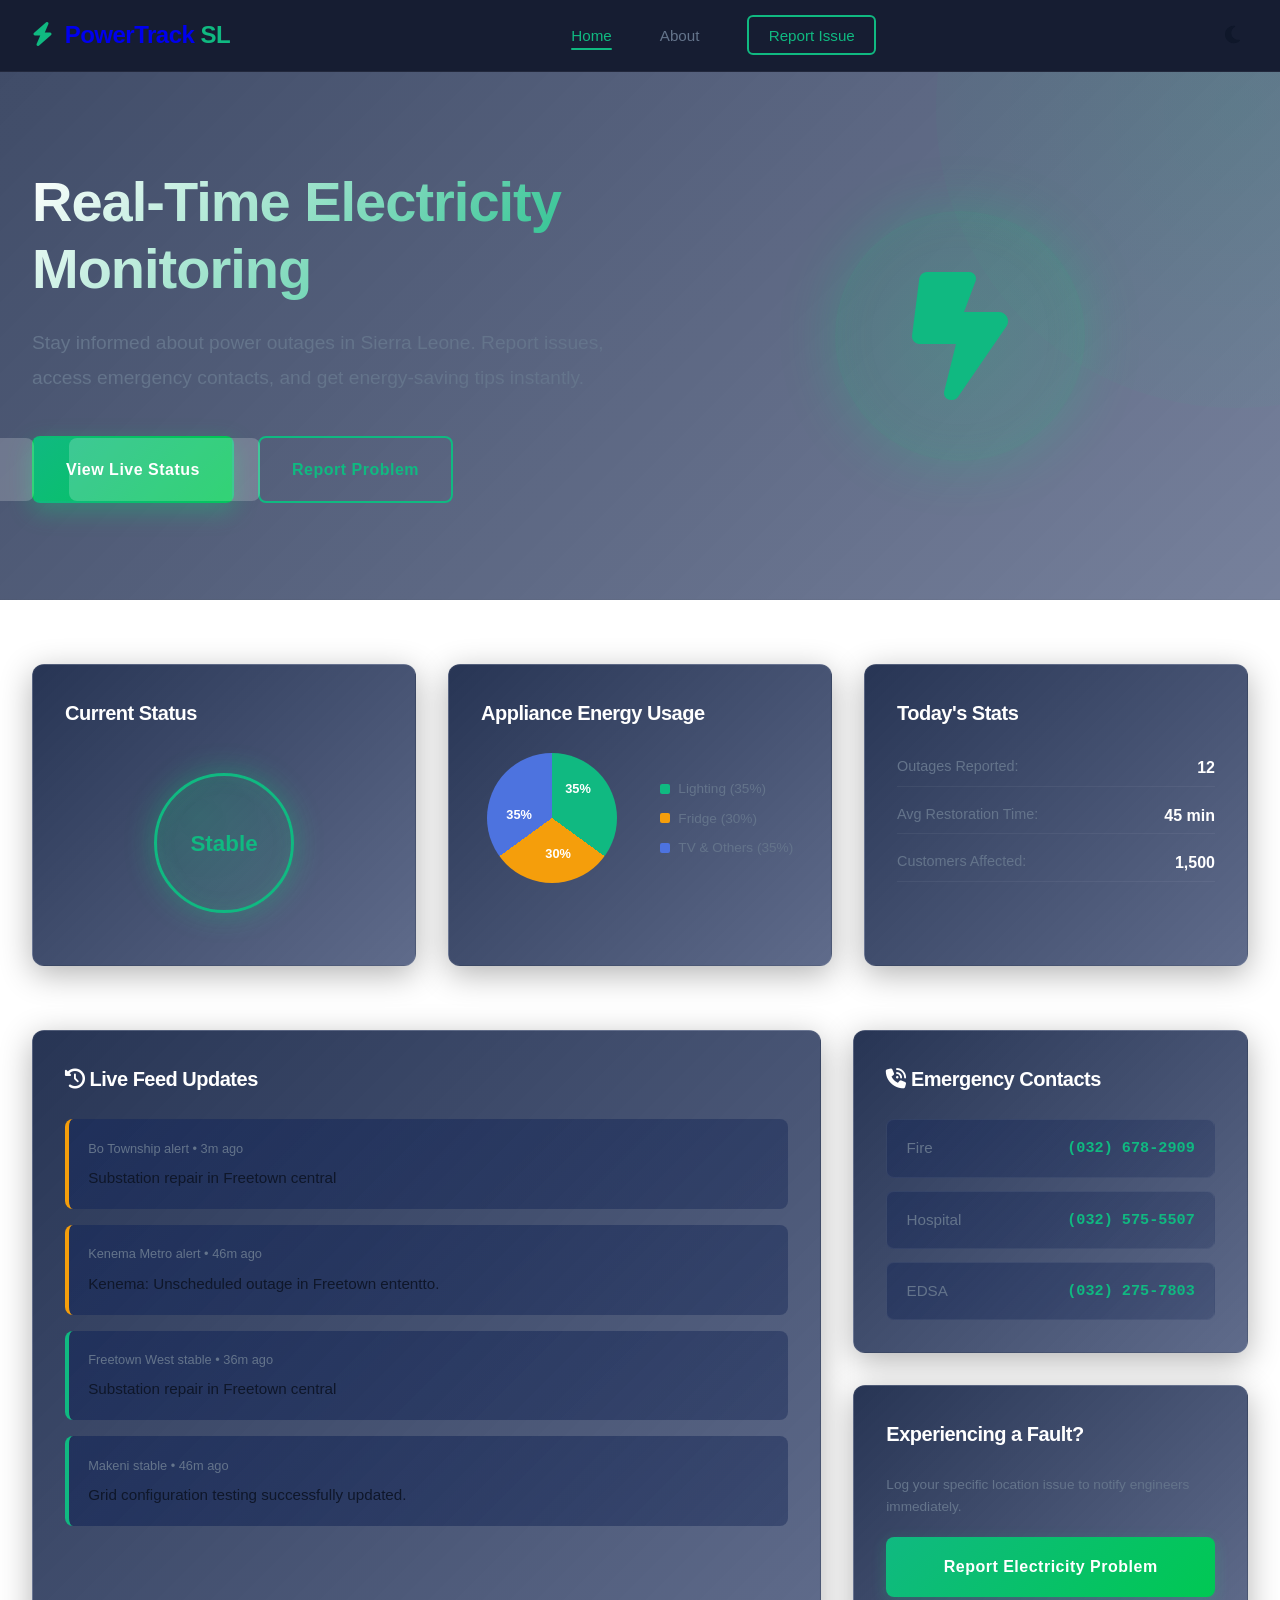
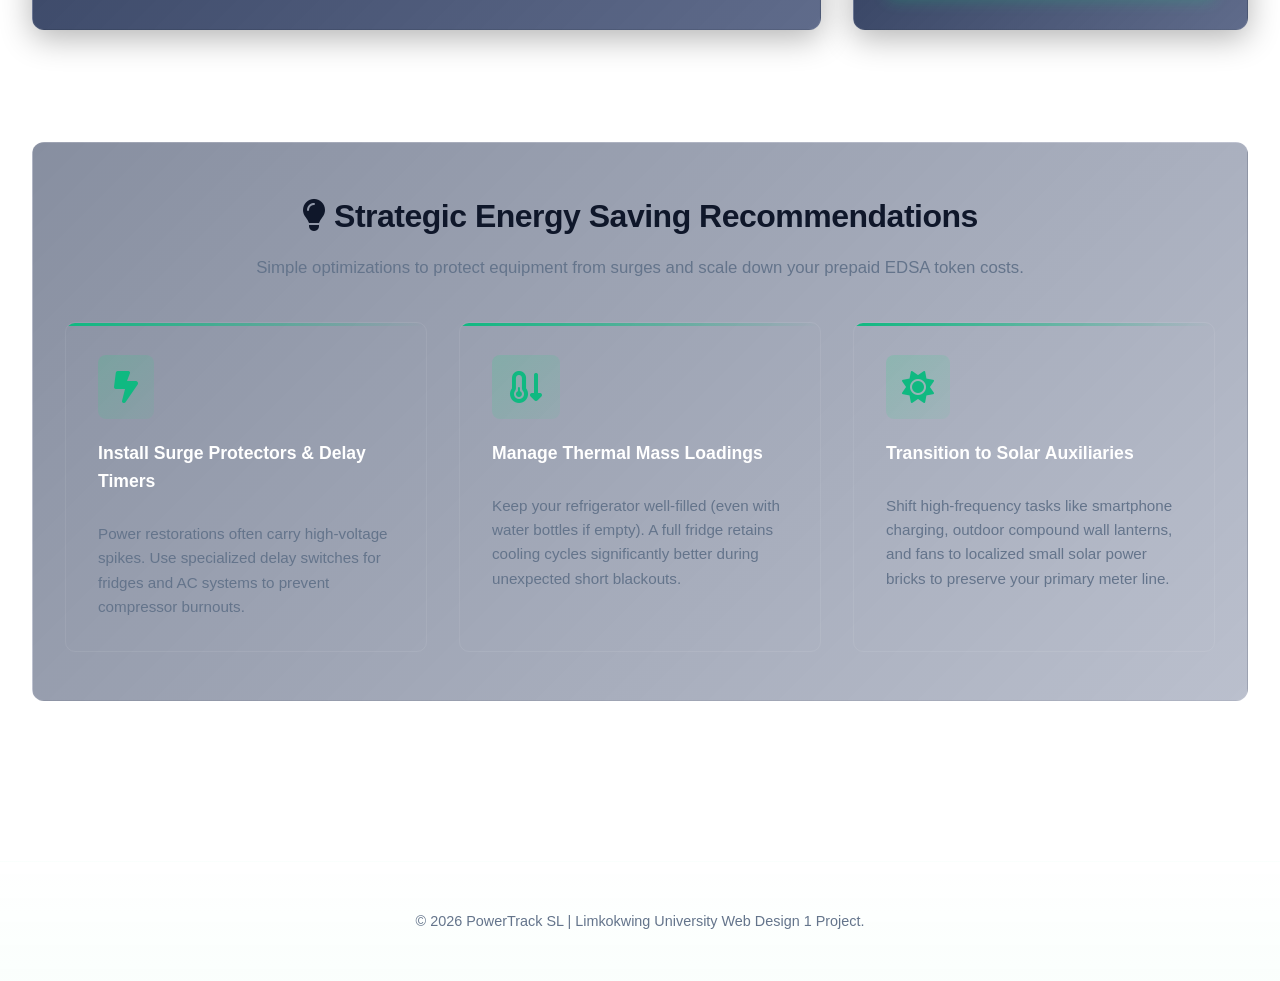
==== commit 1754e402: "tussy modification" ====
--- a/index.html
+++ b/index.html
@@ -1,334 +1,175 @@
-<!DOCTYPE html>
-<html lang="en">
-<head>
-    <meta charset="UTF-8">
-
-    <meta name="viewport"
-    content="width=device-width, initial-scale=1.0">
-
-    <title>PowerTrack SL</title>
-
-    <link rel="stylesheet" href="style.css">
-</head>
-<body>
-
-    <!-- =========================
-         Navbar
-    ========================== -->
-
-    <nav class="navbar">
-
-        <h1 class="logo">⚡ PowerTrack SL</h1>
-
-        <!-- Theme Button -->
-        <button id="themeBtn" class="theme-btn">
-            🌙
-        </button>
-
-        <!-- Mobile Menu -->
-        <div class="menu-toggle" id="menuToggle">
-            ☰
-        </div>
-
-        <ul class="nav-links" id="navLinks">
-
-            <li><a href="index.html">Home</a></li>
-
-            <li><a href="about.html">About</a></li>
-
-            <li><a href="outage-report.html">Report</a></li>
-
-            <li><a href="updates.html">Updates</a></li>
-
-            <li><a href="contact.html">Contact</a></li>
-
-        </ul>
-
-    </nav>
-
-    <!-- =========================
-         Alert Bar
-    ========================== -->
-
-    <div class="alert-bar">
-
-        <marquee behavior="scroll" direction="left">
-
-            ⚠️ Scheduled maintenance in Freetown tonight from 8PM - 11PM |
-            ⚡ Power restored in Bo district |
-            🔧 Transformer repairs ongoing in Kenema |
-            🚨 Report outages immediately using PowerTrack SL
-
-        </marquee>
-
-    </div>
-
-    <!-- =========================
-         Hero Section
-    ========================== -->
-
-    <section class="hero">
-
-        <h2>
-            Track Electricity Issues Across Sierra Leone
-        </h2>
-
-        <p>
-            Smart outage reporting and live electricity updates
-            for communities across the country.
-        </p>
-
-        
-         <div class="about-image">
-
-         <!-- <img src="images/powertrack.png" alt="Electricity"> --> 
-
-        </div>
-
-        <!-- Hero Buttons -->
-        <div class="hero-buttons">
-
-            <a href="outage-report.html"
-            class="hero-btn">
-
-                Report Outage
-
-            </a>
-
-            <a href="updates.html"
-            class="hero-btn secondary-btn">
-
-                View Updates
-
-            </a>
-
-        </div>
-
-    </section>
-
-    <!-- =========================
-         Statistics Section
-    ========================== -->
-
-    <section class="stats-section">
-
-        <div class="stat-card">
-
-            <h2 class="counter" data-target="500">
-                0
-            </h2>
-
-            <p>Reports Submitted</p>
-
-        </div>
-
-        <div class="stat-card">
-
-            <h2 class="counter" data-target="24">
-                0
-            </h2>
-
-            <p>Districts Covered</p>
-
-        </div>
-
-        <div class="stat-card">
-
-            <h2 class="counter" data-target="95">
-                0
-            </h2>
-
-            <p>Restoration Rate %</p>
-
-        </div>
-
-        <div class="stat-card">
-
-            <h2 class="counter" data-target="120">
-                0
-            </h2>
-
-            <p>Active Technicians</p>
-
-        </div>
-
-    </section>
-
-    <!-- Services Section -->
-
-    <section class="services">
-
-        <h2>Our Services</h2>
-
-        <div class="service-container">
-
-            <div class="service-card">
-
-                <h3>⚡ Outage Reporting </h3>
-
-                <p>
-                  Report electricity outages quickly
-                  from any district in Sierra Leone.
-                </p>
-
-            </div>
-
-        <div class="service-card">
-
-            <h3>📡 Live Updates</h3>
-
-            <p>
-                Receive updates about maintenance
-                schedules and restoration activities.
-            </p>
-
-        </div>
-
-        <div class="service-card">
-
-            <h3>🚨 Emergency Support</h3>
-
-            <p>
-                Contact support teams during
-                critical electricity failures.
-            </p>
-
-        </div>
-
-    </div>
-
-</section>
-
-<section class="why-us">
-
-    <h2>Why Choose PowerTrack SL?</h2>
-
-    <div class="why-container">
-
-        <div class="why-card">
-            <h3>⚡ Fast Reporting</h3>
-            <p>Citizens can report outages quickly from any location.</p>
-        </div>
-
-        <div class="why-card">
-            <h3>📡 Real-Time Updates</h3>
-            <p>Receive timely information about maintenance and restoration.</p>
-        </div>
-
-        <div class="why-card">
-            <h3>🌍 Nationwide Coverage</h3>
-            <p>Designed to support communities across Sierra Leone.</p>
-        </div>
-
-    </div>
-
-</section>
-
-  
-
-    <!-- =========================
-         Energy Tips
-    ========================== -->
-
-    <section class="report-section">
-
-        <h2 style="margin-bottom:20px;">
-            Energy Saving Tips
-        </h2>
-
-        <div class="form-group">
-
-            <p>
-                💡 Turn off appliances when not in use.
-            </p>
-
-            <br>
-
-            <p>
-                💡 Use energy-saving bulbs.
-            </p>
-
-            <br>
-
-            <p>
-                💡 Avoid overloading electrical sockets.
-            </p>
-
-            <br>
-
-            <p>
-                💡 Unplug devices after charging.
-            </p>
-
-        </div>
-
-    </section>
-
-    <!-- =========================
-         Footer
-    ========================== -->
-
-    <footer class="footer">
-
-        <div class="footer-content">
-
-            <div class="footer-section">
-
-                <h3>⚡ PowerTrack SL</h3>
-
-                <p>
-                    Powering Sierra Leone with smart outage
-                    reporting and electricity updates.
-                </p>
-
-            </div>
-
-            <div class="footer-section">
-
-                <h3>Quick Links</h3>
-
-                <ul>
-
-                    <li><a href="index.html">Home</a></li>
-
-                    <li><a href="about.html">About</a></li>
-
-                    <li><a href="outage-report.html">Report</a></li>
-
-                    <li><a href="updates.html">Updates</a></li>
-
-                    <li><a href="contact.html">Contact</a></li>
-
-                </ul>
-
-            </div>
-
-            <div class="footer-section">
-
-                <h3>Contact</h3>
-
-                <p>Email: support@powertracksl.com</p>
-
-                <p>Phone: +232 76 123456</p>
-
-                <p>Freetown, Sierra Leone</p>
-
-            </div>
-
-        </div>
-
-        <div class="footer-bottom">
-
-            <p>
-                © 2026 PowerTrack SL | All Rights Reserved
-            </p>
-
-        </div>
-
-    </footer>
-
-    <script src="script.js"></script>
-
-</body>
-</html>
-
+<!DOCTYPE html>
+<html lang="en">
+<head>
+    <meta charset="UTF-8">
+    <meta name="viewport" content="width=device-width, initial-scale=1.0">
+    <title>PowerTrack SL | Live Electricity Dashboard</title>
+    <link rel="stylesheet" href="style.css">
+    <link rel="stylesheet" href="https://cdnjs.cloudflare.com/ajax/libs/font-awesome/6.4.0/css/all.min.css">
+</head>
+<body>
+
+    <header class="navbar">
+        <div class="nav-container">
+            <a href="index.html" class="logo"><i class="fa-solid fa-bolt"></i> PowerTrack <span>SL</span></a>
+            <nav>
+                <ul class="nav-links" id="navLinks">
+                    <li><a href="index.html" class="active">Home</a></li>
+                    <li><a href="about.html">About</a></li>
+                    <li><a href="report.html" class="btn-nav">Report Issue</a></li>
+                </ul>
+            </nav>
+            <div class="nav-actions">
+                <button class="theme-toggle" id="themeToggle" aria-label="Toggle theme">
+                    <i class="fa-solid fa-moon"></i>
+                </button>
+                <button class="menu-toggle" id="menuToggle" aria-label="Toggle menu">
+                    <i class="fa-solid fa-bars"></i>
+                </button>
+            </div>
+        </div>
+    </header>
+
+    <!-- Hero Section -->
+    <section class="hero-section">
+        <div class="hero-container">
+            <div class="hero-content">
+                <h1>Real-Time Electricity Monitoring</h1>
+                <p class="hero-subtitle">Stay informed about power outages in Sierra Leone. Report issues, access emergency contacts, and get energy-saving tips instantly.</p>
+                <div class="hero-ctas">
+                    <a href="#dashboard" class="btn-hero primary">View Live Status</a>
+                    <a href="report.html" class="btn-hero secondary">Report Problem</a>
+                </div>
+            </div>
+            <div class="hero-visual">
+                <div class="hero-icon"><i class="fa-solid fa-bolt-lightning"></i></div>
+            </div>
+        </div>
+    </section>
+
+    <main class="dashboard-wrapper" id="dashboard">
+        
+        <div class="metrics-grid">
+            
+            <div class="dashboard-card status-card">
+                <h3>Current Status</h3>
+                <div class="status-circle-container">
+                    <div class="status-circle stable">
+                        <span>Stable</span>
+                    </div>
+                </div>
+            </div>
+
+            <div class="dashboard-card usage-card">
+                <h3>Appliance Energy Usage</h3>
+                <div class="pie-chart-container">
+                    <div class="css-pie-chart">
+                        <div class="pie-slice slice-lighting"><span>35%</span></div>
+                        <div class="pie-slice slice-tv"><span>35%</span></div>
+                        <div class="pie-slice slice-fridge"><span>30%</span></div>
+                    </div>
+                    <div class="chart-legend">
+                        <span class="legend-item"><span class="dot lighting"></span> Lighting (35%)</span>
+                        <span class="legend-item"><span class="dot fridge"></span> Fridge (30%)</span>
+                        <span class="legend-item"><span class="dot tv"></span> TV & Others (35%)</span>
+                    </div>
+                </div>
+            </div>
+
+            <div class="dashboard-card stats-card">
+                <h3>Today's Stats</h3>
+                <div class="stats-list">
+                    <div class="stat-line">
+                        <span class="stat-label">Outages Reported:</span>
+                        <span class="stat-number">12</span>
+                    </div>
+                    <div class="stat-line">
+                        <span class="stat-label">Avg Restoration Time:</span>
+                        <span class="stat-number">45 min</span>
+                    </div>
+                    <div class="stat-line">
+                        <span class="stat-label">Customers Affected:</span>
+                        <span class="stat-number">1,500</span>
+                    </div>
+                </div>
+            </div>
+
+        </div>
+
+        <div class="workspace-grid">
+            
+            <div class="dashboard-card feed-card">
+                <h3><i class="fa-solid fa-clock-rotate-left"></i> Live Feed Updates</h3>
+                <div class="feed-container">
+                    <div class="feed-item alert">
+                        <span class="feed-meta">Bo Township alert &bull; 3m ago</span>
+                        <p>Substation repair in Freetown central</p>
+                    </div>
+                    <div class="feed-item alert">
+                        <span class="feed-meta">Kenema Metro alert &bull; 46m ago</span>
+                        <p>Kenema: Unscheduled outage in Freetown ententto.</p>
+                    </div>
+                    <div class="feed-item stable">
+                        <span class="feed-meta">Freetown West stable &bull; 36m ago</span>
+                        <p>Substation repair in Freetown central</p>
+                    </div>
+                    <div class="feed-item stable">
+                        <span class="feed-meta">Makeni stable &bull; 46m ago</span>
+                        <p>Grid configuration testing successfully updated.</p>
+                    </div>
+                </div>
+            </div>
+
+            <div class="right-column-split">
+                
+                <div class="dashboard-card contacts-card">
+                    <h3><i class="fa-solid fa-phone-volume"></i> Emergency Contacts</h3>
+                    <div class="mini-contact-list">
+                        <div class="contact-row"><span>Fire</span><strong>(032) 678-2909</strong></div>
+                        <div class="contact-row"><span>Hospital</span><strong>(032) 575-5507</strong></div>
+                        <div class="contact-row"><span>EDSA</span><strong>(032) 275-7803</strong></div>
+                    </div>
+                </div>
+
+                <div class="dashboard-card action-link-card">
+                    <h3>Experiencing a Fault?</h3>
+                    <p>Log your specific location issue to notify engineers immediately.</p>
+                    <a href="report.html" class="btn-primary-block">Report Electricity Problem</a>
+                </div>
+
+            </div>
+
+        </div>
+
+        <section class="tips-section">
+            <div class="section-header">
+                <h3><i class="fa-solid fa-lightbulb"></i> Strategic Energy Saving Recommendations</h3>
+                <p>Simple optimizations to protect equipment from surges and scale down your prepaid EDSA token costs.</p>
+            </div>
+            <div class="tips-grid">
+                <div class="tip-detail-card">
+                    <div class="tip-icon"><i class="fa-solid fa-bolt-lightning"></i></div>
+                    <h4>Install Surge Protectors & Delay Timers</h4>
+                    <p>Power restorations often carry high-voltage spikes. Use specialized delay switches for fridges and AC systems to prevent compressor burnouts.</p>
+                </div>
+                <div class="tip-detail-card">
+                    <div class="tip-icon"><i class="fa-solid fa-temperature-arrow-down"></i></div>
+                    <h4>Manage Thermal Mass Loadings</h4>
+                    <p>Keep your refrigerator well-filled (even with water bottles if empty). A full fridge retains cooling cycles significantly better during unexpected short blackouts.</p>
+                </div>
+                <div class="tip-detail-card">
+                    <div class="tip-icon"><i class="fa-solid fa-sun"></i></div>
+                    <h4>Transition to Solar Auxiliaries</h4>
+                    <p>Shift high-frequency tasks like smartphone charging, outdoor compound wall lanterns, and fans to localized small solar power bricks to preserve your primary meter line.</p>
+                </div>
+            </div>
+        </section>
+
+    </main>
+
+    <footer class="main-footer">
+        <p>&copy; 2026 PowerTrack SL | Limkokwing University Web Design 1 Project.</p>
+    </footer>
+
+</body>
+</html>
--- a/style.css
+++ b/style.css
@@ -1,632 +1,1038 @@
-/* Reset */
-*{
-    margin: 0;
-    padding: 0;
-    box-sizing: border-box;
-}
-
-/* Body */
-body{
-    font-family: Arial, sans-serif;
-    background-color: #f4f4f4;
-    color: #333;
-}
-
-/* Navbar */
-.navbar{
-    background-color: #0d1b2a;
-    color: white;
-    display: flex;
-    justify-content: space-between;
-    align-items: center;
-    padding: 20px 8%;
-}
-
-.logo{
-    font-size: 28px;
-}
-
-.nav-links{
-    display: flex;
-    list-style: none;
-}
-
-.nav-links li{
-    margin-left: 20px;
-}
-
-.nav-links a{
-    text-decoration: none;
-    color: white;
-    font-weight: bold;
-    transition: 0.3s;
-}
-
-.nav-links a:hover{
-    color: #ffd60a;
-}
-
-/* Hero Section */
-.hero{
-    background: linear-gradient(rgba(0,0,0,0.6),
-    rgba(0,0,0,0.6)),
-    url("images/power-bg.jpg");
-
-    background-size: cover;
-    background-position: center;
-
-    color: white;
-    text-align: center;
-
-    padding: 100px 20px;
-}
-
-.hero h2{
-    font-size: 48px;
-    margin-bottom: 15px;
-}
-
-.hero p{
-    font-size: 18px;
-}
-
-/* Report Form Section */
-.report-section{
-    width: 90%;
-    max-width: 700px;
-
-    background: white;
-
-    margin: 50px auto;
-    padding: 30px;
-
-    border-radius: 12px;
-
-    box-shadow: 0 4px 10px rgba(0,0,0,0.1);
-}
-
-/* Form Groups */
-.form-group{
-    margin-bottom: 20px;
-}
-
-.form-group label{
-    display: block;
-    margin-bottom: 8px;
-    font-weight: bold;
-}
-
-.form-group input,
-.form-group select,
-.form-group textarea{
-
-    width: 100%;
-    padding: 12px;
-
-    border: 1px solid #ccc;
-    border-radius: 6px;
-
-    font-size: 16px;
-}
-
-/* Button */
-.btn{
-    width: 100%;
-
-    background-color: #0d1b2a;
-    color: white;
-
-    border: none;
-
-    padding: 15px;
-
-    font-size: 18px;
-    font-weight: bold;
-
-    border-radius: 6px;
-
-    cursor: pointer;
-
-    transition: 0.3s;
-}
-
-.btn:hover{
-    background-color: #ffd60a;
-    color: black;
-}
-
-/* Responsive */
-@media(max-width: 768px){
-
-    .navbar{
-        flex-direction: column;
-        text-align: center;
-    }
-
-    .nav-links{
-        margin-top: 15px;
-        flex-direction: column;
-    }
-
-    .nav-links li{
-        margin: 10px 0;
-    }
-
-    .hero h2{
-        font-size: 32px;
-    }
-
-}
-
-/* Updates Page */
-
-.updates-container{
-    width: 90%;
-    max-width: 1200px;
-
-    margin: 50px auto;
-
-    display: grid;
-    grid-template-columns: repeat(auto-fit, minmax(250px, 1fr));
-
-    gap: 25px;
-}
-
-.update-card{
-    background: white;
-
-    padding: 25px;
-
-    border-radius: 12px;
-
-    box-shadow: 0 4px 10px rgba(0,0,0,0.1);
-
-    transition: 0.3s;
-}
-
-.update-card:hover{
-    transform: translateY(-5px);
-}
-
-.update-card h3{
-    margin-bottom: 15px;
-    color: #0d1b2a;
-}
-
-.update-card p{
-    margin-bottom: 15px;
-    line-height: 1.6;
-}
-
-/* Status Tags */
-
-.status{
-    padding: 8px 15px;
-
-    border-radius: 20px;
-
-    color: white;
-
-    font-size: 14px;
-    font-weight: bold;
-}
-
-.outage{
-    background: red;
-}
-
-.restored{
-    background: green;
-}
-
-.maintenance{
-    background: orange;
-}
-
-/* Contact Page */
-
-.contact-container{
-    width: 90%;
-    max-width: 1100px;
-
-    margin: 50px auto;
-
-    display: grid;
-    grid-template-columns: repeat(auto-fit, minmax(300px, 1fr));
-
-    gap: 30px;
-}
-
-.contact-info,
-.contact-form{
-
-    background: white;
-
-    padding: 30px;
-
-    border-radius: 12px;
-
-    box-shadow: 0 4px 10px rgba(0,0,0,0.1);
-}
-
-.contact-info h3{
-    margin-bottom: 20px;
-    color: #0d1b2a;
-}
-
-.contact-info p{
-    margin-bottom: 15px;
-    line-height: 1.7;
-}
-
-
-/* =========================
-   Mobile Navigation
-========================= */
-
-.menu-toggle{
-    display: none;
-
-    font-size: 30px;
-    cursor: pointer;
-
-    color: white;
-}
-
-/* Mobile Responsive */
-
-@media(max-width: 768px){
-
-    .menu-toggle{
-        display: block;
-    }
-
-    .nav-links{
-        display: none;
-
-        flex-direction: column;
-
-        width: 100%;
-
-        background-color: #0d1b2a;
-
-        position: absolute;
-
-        top: 80px;
-        left: 0;
-
-        padding: 20px 0;
-    }
-
-    .nav-links.active{
-        display: flex;
-    }
-
-    .nav-links li{
-        margin: 15px 0;
-        text-align: center;
-    }
-
-}
-
-
-/* =========================
-   Dark Mode
-========================= */
-
-.theme-btn{
-
-    background: #ffd60a;
-    color: black;
-
-    border: none;
-
-    padding: 10px 15px;
-
-    border-radius: 6px;
-
-    cursor: pointer;
-
-    font-size: 18px;
-    font-weight: bold;
-
-    margin-left: 20px;
-}
-
-/* Dark Theme */
-
-.dark-mode{
-    background-color: #121212;
-    color: white;
-}
-
-.dark-mode .report-section,
-.dark-mode .update-card,
-.dark-mode .contact-info,
-.dark-mode .contact-form{
-
-    background-color: #1e1e1e;
-    color: white;
-}
-
-.dark-mode .form-group input,
-.dark-mode .form-group textarea,
-.dark-mode .form-group select{
-
-    background-color: #2c2c2c;
-    color: white;
-
-    border: 1px solid #555;
-}
-
-
-/* =========================
-   Live Alert Bar
-========================= */
-
-.alert-bar{
-
-    background: #ffd60a;
-
-    color: black;
-
-    padding: 12px;
-
-    font-weight: bold;
-
-    font-size: 16px;
-}
-
-.alert-bar marquee{
-    width: 100%;
-}
-
-
-/* =========================
-   About Page
-========================= */
-
-.about-container{
-
-    width: 90%;
-    max-width: 1200px;
-
-    margin: 60px auto;
-
-    display: grid;
-
-    grid-template-columns:
-    repeat(auto-fit, minmax(300px, 1fr));
-
-    gap: 40px;
-
-    align-items: center;
-}
-
-.about-image img{
-
-    width: 100%;
-
-    border-radius: 12px;
-
-    box-shadow: 0 4px 10px rgba(0,0,0,0.1);
-}
-
-.about-content h2{
-
-    margin-bottom: 20px;
-
-    color: #0d1b2a;
-}
-
-.about-content p{
-
-    margin-bottom: 20px;
-
-    line-height: 1.8;
-}
-
-.about-content h3{
-
-    margin-bottom: 15px;
-}
-
-.about-content ul{
-
-    list-style: none;
-}
-
-.about-content ul li{
-
-    margin-bottom: 12px;
-
-    font-size: 17px;
-}
-
-/* Dark Mode */
-
-.dark-mode .about-content h2{
-    color: #ffd60a;
-}
-
-/* Services Section */
-
-.services{
-
-    width: 90%;
-    max-width: 1200px;
-
-    margin: 60px auto;
-
-    text-align: center;
-}
-
-.services h2{
-
-    margin-bottom: 30px;
-}
-
-.service-container{
-
-    display: grid;
-
-    grid-template-columns:
-    repeat(auto-fit,minmax(250px,1fr));
-
-    gap: 25px;
-}
-
-.service-card{
-
-    background: white;
-
-    padding: 30px;
-
-    border-radius: 12px;
-
-    box-shadow: 0 4px 10px rgba(0,0,0,0.1);
-
-    transition: 0.3s;
-}
-
-.service-card:hover{
-
-    transform: translateY(-5px);
-}
-
-.dark-mode .service-card{
-
-    background: #1e1e1e;
-}
-
-/* Why Us Section */
-
-.why-us{
-    width: 90%;
-    max-width: 1200px;
-    margin: 60px auto;
-    text-align: center;
-}
-
-.why-us h2{
-    margin-bottom: 30px;
-}
-
-.why-container{
-    display: grid;
-    grid-template-columns: repeat(auto-fit,minmax(250px,1fr));
-    gap: 25px;
-}
-
-.why-card{
-    background: white;
-    padding: 30px;
-    border-radius: 12px;
-    box-shadow: 0 4px 10px rgba(0,0,0,0.1);
-}
-
-.dark-mode .why-card{
-    background: #1e1e1e;
-}
-
-
-.status{
-
-    display: inline-block;
-
-    padding: 8px 15px;
-
-    border-radius: 20px;
-
-    font-size: 14px;
-
-    font-weight: bold;
-
-    margin-top: 10px;
-}
-
-.outage{
-    background: #ff4d4d;
-    color: white;
-}
-
-.restored{
-    background: #28a745;
-    color: white;
-}
-
-.maintenance{
-    background: #ff9800;
-    color: white;
-}
-
-
-/* =========================
-   Footer
-========================= */
-
-.footer{
-
-    background-color: #0d1b2a;
-    color: white;
-
-    margin-top: 50px;
-}
-
-.footer-content{
-
-    width: 90%;
-    max-width: 1200px;
-
-    margin: auto;
-
-    display: grid;
-
-    grid-template-columns:
-    repeat(auto-fit, minmax(250px, 1fr));
-
-    gap: 30px;
-
-    padding: 50px 20px;
-}
-
-.footer-section h3{
-    margin-bottom: 15px;
-}
-
-.footer-section p{
-    line-height: 1.7;
-}
-
-.footer-section ul{
-    list-style: none;
-}
-
-.footer-section ul li{
-    margin-bottom: 10px;
-}
-
-.footer-section ul li a{
-
-    color: white;
-    text-decoration: none;
-
-    transition: 0.3s;
-}
-
-.footer-section ul li a:hover{
-    color: #ffd60a;
-}
-
-.footer-bottom{
-
-    text-align: center;
-
-    padding: 20px;
-
-    border-top: 1px solid rgba(255,255,255,0.2);
-}
-
-
-
-
+/* --- Core Theme Settings --- */
+:root {
+    /* Light Mode Colors */
+    --bg-dark: #ffffff;
+    --bg-surface: #f8fafc;
+    --bg-card: #e2e8f0;
+    --text-main: #0f172a;
+    --text-muted: #64748b;
+    --electric-green: #10b981;
+    --alert-amber: #f59e0b;
+    --alert-red: #ef4444;
+    --font-stack: -apple-system, BlinkMacSystemFont, 'Segoe UI', Roboto, 'Helvetica Neue', Arial, sans-serif;
+    --transition-smooth: all 0.3s cubic-bezier(0.4, 0, 0.2, 1);
+}
+
+/* Dark Mode Colors */
+.dark-mode {
+    --bg-dark: #0a1128;
+    --bg-surface: #101f42;
+    --bg-card: #1c2d5a;
+    --text-main: #f4f6fa;
+    --text-muted: #8fa0c4;
+    --electric-green: #00e676;
+    --alert-amber: #ff9100;
+    --alert-red: #ff3d00;
+}
+
+/* --- Base Setup --- */
+* {
+    margin: 0;
+    padding: 0;
+    box-sizing: border-box;
+}
+
+html, body {
+    background-color: var(--bg-dark);
+    color: var(--text-main);
+    font-family: var(--font-stack);
+    line-height: 1.6;
+    scroll-behavior: smooth;
+}
+
+body {
+    -webkit-font-smoothing: antialiased;
+    -moz-osx-font-smoothing: grayscale;
+}
+
+/* --- Header & Navigation Bar --- */
+.navbar {
+    background-color: var(--bg-dark);
+    border-bottom: 1px solid rgba(255, 255, 255, 0.05);
+    padding: 1rem 2rem;
+    position: sticky;
+    top: 0;
+    z-index: 1000;
+    backdrop-filter: blur(10px);
+    background-color: rgba(10, 17, 40, 0.95);
+}
+
+.nav-container {
+    max-width: 1400px;
+    margin: 0 auto;
+    display: flex;
+    justify-content: space-between;
+    align-items: center;
+}
+
+.logo {
+    font-size: 1.5rem;
+    font-weight: 800;
+    text-decoration: none;
+    letter-spacing: -0.5px;
+    transition: var(--transition-smooth);
+}
+
+.logo i { 
+    color: var(--electric-green); 
+    margin-right: 6px;
+}
+
+.logo span { 
+    color: var(--electric-green); 
+    font-weight: 800;
+}
+
+.logo:hover {
+    transform: scale(1.05);
+}
+
+.nav-links {
+    list-style: none;
+    display: flex;
+    align-items: center;
+    gap: 3rem;
+}
+
+.nav-links a {
+    text-decoration: none;
+    color: var(--text-muted);
+    font-weight: 500;
+    font-size: 0.95rem;
+    transition: var(--transition-smooth);
+    position: relative;
+}
+
+.nav-links a:hover, 
+.nav-links a.active {
+    color: var(--electric-green);
+}
+
+.nav-links a.active::after {
+    content: '';
+    position: absolute;
+    bottom: -6px;
+    left: 0;
+    right: 0;
+    height: 2px;
+    background-color: var(--electric-green);
+    border-radius: 1px;
+}
+
+/* Nav Actions Container (Theme Toggle + Menu Toggle) */
+.nav-actions {
+    display: flex;
+    align-items: center;
+    gap: 1rem;
+}
+
+.theme-toggle, .menu-toggle {
+    background: transparent;
+    border: none;
+    color: var(--text-main);
+    font-size: 1.25rem;
+    cursor: pointer;
+    padding: 0.5rem;
+    border-radius: 8px;
+    transition: var(--transition-smooth);
+}
+
+.theme-toggle:hover, .menu-toggle:hover {
+    background: rgba(0, 230, 118, 0.1);
+    color: var(--electric-green);
+}
+
+.menu-toggle {
+    display: none; /* Hidden on desktop */
+}
+
+.btn-nav {
+    border: 2px solid var(--electric-green);
+    padding: 0.6rem 1.2rem;
+    border-radius: 6px;
+    color: var(--electric-green) !important;
+    font-weight: 600;
+    cursor: pointer;
+    transition: var(--transition-smooth);
+    background-color: transparent;
+}
+
+.btn-nav:hover {
+    background-color: rgba(0, 230, 118, 0.1);
+    transform: translateY(-2px);
+}
+
+/* --- Hero Section --- */
+.hero-section {
+    background: linear-gradient(135deg, rgba(16, 31, 66, 0.8) 0%, rgba(28, 45, 90, 0.6) 100%);
+    border-bottom: 1px solid rgba(255, 255, 255, 0.08);
+    padding: 6rem 2rem;
+    position: relative;
+    overflow: hidden;
+}
+
+.hero-section::before {
+    content: '';
+    position: absolute;
+    top: -50%;
+    right: -20%;
+    width: 600px;
+    height: 600px;
+    background: radial-gradient(circle, rgba(0, 230, 118, 0.08), transparent);
+    border-radius: 50%;
+    z-index: 0;
+}
+
+.hero-container {
+    max-width: 1400px;
+    margin: 0 auto;
+    display: grid;
+    grid-template-columns: 1fr 1fr;
+    gap: 4rem;
+    align-items: center;
+    position: relative;
+    z-index: 1;
+}
+
+.hero-content h1 {
+    font-size: 3.5rem;
+    font-weight: 900;
+    margin-bottom: 1.5rem;
+    letter-spacing: -1px;
+    line-height: 1.2;
+    background: linear-gradient(135deg, #ffffff 0%, var(--electric-green) 100%);
+    -webkit-background-clip: text;
+    -webkit-text-fill-color: transparent;
+    background-clip: text;
+}
+
+.hero-subtitle {
+    font-size: 1.2rem;
+    color: var(--text-muted);
+    margin-bottom: 2.5rem;
+    line-height: 1.8;
+}
+
+.hero-ctas {
+    display: flex;
+    gap: 1.5rem;
+    align-items: center;
+}
+
+.btn-hero {
+    display: inline-block;
+    padding: 1.2rem 2rem;
+    border-radius: 8px;
+    font-weight: 700;
+    text-decoration: none;
+    transition: var(--transition-smooth);
+    font-size: 1rem;
+    letter-spacing: 0.5px;
+    border: 2px solid transparent;
+}
+
+.btn-hero.primary {
+    background: linear-gradient(135deg, var(--electric-green) 0%, #00c853 100%);
+    color: var(--bg-dark);
+    box-shadow: 0 8px 25px rgba(0, 230, 118, 0.3);
+}
+
+.btn-hero.primary:hover {
+    transform: translateY(-4px);
+    box-shadow: 0 12px 40px rgba(0, 230, 118, 0.4);
+}
+
+.btn-hero.secondary {
+    background: transparent;
+    color: var(--electric-green);
+    border: 2px solid var(--electric-green);
+}
+
+.btn-hero.secondary:hover {
+    background-color: rgba(0, 230, 118, 0.1);
+    transform: translateY(-4px);
+}
+
+.hero-visual {
+    display: flex;
+    justify-content: center;
+    align-items: center;
+}
+
+.hero-icon {
+    font-size: 8rem;
+    color: var(--electric-green);
+    display: flex;
+    align-items: center;
+    justify-content: center;
+    width: 250px;
+    height: 250px;
+    background: radial-gradient(circle, rgba(0, 230, 118, 0.15), rgba(0, 230, 118, 0.05));
+    border-radius: 50%;
+    box-shadow: 0 0 60px rgba(0, 230, 118, 0.2), inset 0 0 40px rgba(0, 230, 118, 0.1);
+    animation: pulse-icon 3s ease-in-out infinite;
+}
+
+@keyframes pulse-icon {
+    0%, 100% {
+        box-shadow: 0 0 60px rgba(0, 230, 118, 0.2), inset 0 0 40px rgba(0, 230, 118, 0.1);
+        transform: scale(1);
+    }
+    50% {
+        box-shadow: 0 0 80px rgba(0, 230, 118, 0.3), inset 0 0 50px rgba(0, 230, 118, 0.15);
+        transform: scale(1.02);
+    }
+}
+
+/* --- Main Dashboard Container Setup --- */
+.dashboard-wrapper {
+    max-width: 1400px;
+    margin: 0 auto;
+    padding: 4rem 2rem;
+    display: flex;
+    flex-direction: column;
+    gap: 4rem;
+}
+
+.dashboard-card {
+    background: linear-gradient(135deg, rgba(16, 31, 66, 0.9) 0%, rgba(28, 45, 90, 0.7) 100%);
+    border-radius: 12px;
+    padding: 2rem;
+    border: 1px solid rgba(255, 255, 255, 0.08);
+    backdrop-filter: blur(10px);
+    box-shadow: 0 8px 32px rgba(0, 0, 0, 0.3);
+    transition: var(--transition-smooth);
+}
+
+.dashboard-card:hover {
+    border-color: rgba(0, 230, 118, 0.2);
+    box-shadow: 0 12px 48px rgba(0, 230, 118, 0.1);
+    transform: translateY(-4px);
+}
+
+.dashboard-card h3 {
+    font-size: 1.25rem;
+    margin-bottom: 1.5rem;
+    color: #ffffff;
+    font-weight: 700;
+    letter-spacing: -0.5px;
+}
+
+/* --- Status Badges --- */
+.status-badge {
+    display: inline-block;
+    padding: 0.5rem 1rem;
+    border-radius: 6px;
+    font-size: 0.85rem;
+    font-weight: 600;
+    margin-top: 1rem;
+    transition: var(--transition-smooth);
+}
+
+.status-badge.outage {
+    background-color: rgba(255, 61, 0, 0.15);
+    color: #ff3d00;
+    border: 1px solid rgba(255, 61, 0, 0.3);
+}
+
+.status-badge.restored {
+    background-color: rgba(0, 230, 118, 0.15);
+    color: var(--electric-green);
+    border: 1px solid rgba(0, 230, 118, 0.3);
+}
+
+.status-badge.maintenance {
+    background-color: rgba(255, 145, 0, 0.15);
+    color: #ff9100;
+    border: 1px solid rgba(255, 145, 0, 0.3);
+}
+
+/* --- Grid Systems --- */
+.metrics-grid {
+    display: grid;
+    grid-template-columns: repeat(auto-fit, minmax(300px, 1fr));
+    gap: 2rem;
+}
+
+.workspace-grid {
+    display: grid;
+    grid-template-columns: 2fr 1fr;
+    gap: 2rem;
+}
+
+.right-column-split {
+    display: flex;
+    flex-direction: column;
+    gap: 2rem;
+}
+
+/* --- Card Variant 1: Status Circle Component --- */
+.status-circle-container {
+    display: flex;
+    justify-content: center;
+    align-items: center;
+    height: 180px;
+}
+
+.status-circle {
+    width: 140px;
+    height: 140px;
+    border-radius: 50%;
+    display: flex;
+    align-items: center;
+    justify-content: center;
+    font-weight: 700;
+    font-size: 1.4rem;
+    transition: var(--transition-smooth);
+}
+
+.status-circle.stable {
+    background: radial-gradient(circle at 30% 30%, rgba(0, 230, 118, 0.15), rgba(0, 230, 118, 0.05));
+    border: 3px solid var(--electric-green);
+    color: var(--electric-green);
+    box-shadow: 0 0 30px rgba(0, 230, 118, 0.3), inset 0 0 20px rgba(0, 230, 118, 0.1);
+}
+
+.status-circle.stable:hover {
+    box-shadow: 0 0 50px rgba(0, 230, 118, 0.4), inset 0 0 20px rgba(0, 230, 118, 0.1);
+    transform: scale(1.05);
+}
+
+/* --- Card Variant 2: Pure CSS Pie Chart --- */
+.pie-chart-container {
+    display: flex;
+    align-items: center;
+    justify-content: space-around;
+    gap: 2rem;
+}
+
+.css-pie-chart {
+    position: relative;
+    width: 130px;
+    height: 130px;
+    border-radius: 50%;
+    /* Gradient values set to map segments visually matching mockup color layouts */
+    background: conic-gradient(
+        var(--electric-green) 0% 35%,
+        var(--alert-amber) 35% 65%,
+        #4d73df 65% 100%
+    );
+}
+
+.pie-slice {
+    position: absolute;
+    color: #ffffff;
+    font-weight: 700;
+    font-size: 0.8rem;
+}
+
+/* Fine-tune absolute percentages overlays placement inside code architecture */
+.slice-lighting { top: 20%; right: 20%; }
+.slice-fridge { bottom: 15%; left: 45%; }
+.slice-tv { top: 40%; left: 15%; }
+
+.chart-legend {
+    display: flex;
+    flex-direction: column;
+    gap: 0.5rem;
+}
+
+.legend-item {
+    font-size: 0.85rem;
+    color: var(--text-muted);
+    display: flex;
+    align-items: center;
+    gap: 0.5rem;
+}
+
+.legend-item .dot {
+    width: 10px;
+    height: 10px;
+    border-radius: 2px;
+}
+.dot.lighting { background-color: var(--electric-green); }
+.dot.fridge { background-color: var(--alert-amber); }
+.dot.tv { background-color: #4d73df; }
+
+/* --- Card Variant 3: Today's Stats Layout --- */
+.stats-list {
+    display: flex;
+    flex-direction: column;
+    justify-content: center;
+    gap: 1rem;
+    height: 130px;
+}
+
+.stat-line {
+    display: flex;
+    justify-content: space-between;
+    border-bottom: 1px solid rgba(255, 255, 255, 0.05);
+    padding-bottom: 0.3rem;
+}
+
+.stat-label {
+    color: var(--text-muted);
+    font-size: 0.9rem;
+}
+
+.stat-number {
+    font-weight: 700;
+    color: #ffffff;
+}
+
+/* --- Card Variant 4: Live Feed Log Updates --- */
+.feed-container {
+    display: flex;
+    flex-direction: column;
+    gap: 1rem;
+}
+
+.feed-item {
+    background: linear-gradient(135deg, rgba(28, 45, 90, 0.8), rgba(28, 45, 90, 0.5));
+    padding: 1.2rem;
+    border-radius: 8px;
+    border-left: 4px solid transparent;
+    transition: var(--transition-smooth);
+    position: relative;
+}
+
+.feed-item:hover {
+    transform: translateX(6px);
+    background: linear-gradient(135deg, rgba(28, 45, 90, 1), rgba(28, 45, 90, 0.7));
+}
+
+.feed-meta {
+    display: block;
+    font-size: 0.8rem;
+    color: var(--text-muted);
+    margin-bottom: 0.5rem;
+    font-weight: 500;
+}
+
+.feed-item p {
+    color: var(--text-main);
+    font-size: 0.95rem;
+    line-height: 1.5;
+}
+
+.feed-item.alert { border-left-color: var(--alert-amber); }
+.feed-item.stable { border-left-color: var(--electric-green); }
+
+/* --- Card Variant 5: Emergency Contacts --- */
+.mini-contact-list {
+    display: flex;
+    flex-direction: column;
+    gap: 0.8rem;
+}
+
+.contact-row {
+    display: flex;
+    justify-content: space-between;
+    align-items: center;
+    background: linear-gradient(135deg, rgba(28, 45, 90, 0.6), rgba(28, 45, 90, 0.3));
+    padding: 1rem 1.2rem;
+    border-radius: 8px;
+    font-size: 0.95rem;
+    border: 1px solid rgba(255, 255, 255, 0.06);
+    transition: var(--transition-smooth);
+}
+
+.contact-row:hover {
+    background: linear-gradient(135deg, rgba(28, 45, 90, 0.8), rgba(28, 45, 90, 0.5));
+    border-color: rgba(0, 230, 118, 0.2);
+    transform: translateX(4px);
+}
+
+.contact-row span { 
+    color: var(--text-muted);
+    font-weight: 500;
+}
+
+.contact-row strong { 
+    color: var(--electric-green);
+    font-weight: 700;
+    font-family: 'Courier New', monospace;
+}
+
+/* --- Standalone Core Interaction Actions --- */
+.action-link-card p {
+    font-size: 0.85rem;
+    color: var(--text-muted);
+    margin-bottom: 1.2rem;
+}
+
+.btn-primary-block {
+    display: block;
+    text-align: center;
+    background: linear-gradient(135deg, var(--electric-green) 0%, #00c853 100%);
+    color: var(--bg-dark);
+    padding: 1.1rem 1.5rem;
+    border-radius: 8px;
+    font-weight: 700;
+    text-decoration: none;
+    transition: var(--transition-smooth);
+    border: none;
+    cursor: pointer;
+    font-size: 1rem;
+    letter-spacing: 0.5px;
+    box-shadow: 0 4px 15px rgba(0, 230, 118, 0.2);
+}
+
+.btn-primary-block:hover {
+    transform: translateY(-3px);
+    box-shadow: 0 8px 25px rgba(0, 230, 118, 0.3);
+}
+
+.btn-primary-block:active {
+    transform: translateY(-1px);
+}
+
+/* --- Recommendations Component Styles --- */
+.tips-section {
+    margin-top: 3rem;
+    padding: 3rem 2rem;
+    background: linear-gradient(135deg, rgba(16, 31, 66, 0.5) 0%, rgba(28, 45, 90, 0.3) 100%);
+    border-radius: 12px;
+    border: 1px solid rgba(255, 255, 255, 0.05);
+}
+
+.section-header {
+    margin-bottom: 2.5rem;
+    text-align: center;
+}
+
+.section-header h3 { 
+    margin-bottom: 0.8rem; 
+    font-size: 2rem;
+    font-weight: 800;
+    letter-spacing: -0.5px;
+}
+
+.section-header p { 
+    color: var(--text-muted); 
+    font-size: 1.05rem;
+    line-height: 1.6;
+}
+
+.tips-grid {
+    display: grid;
+    grid-template-columns: repeat(auto-fit, minmax(320px, 1fr));
+    gap: 2rem;
+}
+
+.tip-detail-card {
+    background-color: transparent;
+    padding: 2rem;
+    border-radius: 10px;
+    display: flex;
+    flex-direction: column;
+    gap: 1.2rem;
+    border: 1px solid rgba(255, 255, 255, 0.08);
+    transition: var(--transition-smooth);
+    position: relative;
+    overflow: hidden;
+}
+
+.tip-detail-card::before {
+    content: '';
+    position: absolute;
+    top: 0;
+    left: 0;
+    right: 0;
+    height: 3px;
+    background: linear-gradient(90deg, var(--electric-green), transparent);
+}
+
+.tip-detail-card:hover {
+    border-color: rgba(0, 230, 118, 0.3);
+    background: rgba(0, 230, 118, 0.05);
+    transform: translateY(-6px);
+}
+
+.tip-icon i {
+    font-size: 2rem;
+    color: var(--electric-green);
+    background: linear-gradient(135deg, rgba(0, 230, 118, 0.15), rgba(0, 230, 118, 0.05));
+    padding: 1rem;
+    border-radius: 8px;
+    width: fit-content;
+}
+
+.tip-detail-card h4 { 
+    margin-bottom: 0.5rem; 
+    color: #ffffff;
+    font-size: 1.1rem;
+    font-weight: 700;
+}
+
+.tip-detail-card p { 
+    color: var(--text-muted); 
+    font-size: 0.95rem; 
+    line-height: 1.6;
+}
+
+/* --- Subpage Component Shell Container --- */
+.page-container {
+    max-width: 800px;
+    margin: 4rem auto;
+    padding: 0 2rem;
+}
+
+.form-window-box {
+    background: linear-gradient(135deg, rgba(16, 31, 66, 0.9) 0%, rgba(28, 45, 90, 0.7) 100%);
+    padding: 3rem;
+    border-radius: 12px;
+    border: 1px solid rgba(255, 255, 255, 0.08);
+    box-shadow: 0 12px 48px rgba(0, 0, 0, 0.3);
+}
+
+.form-header-title { 
+    margin-bottom: 2.5rem;
+    text-align: center;
+}
+
+.form-header-title h2 { 
+    font-size: 2rem;
+    font-weight: 800;
+    margin-bottom: 0.8rem;
+    letter-spacing: -0.5px;
+}
+
+.form-header-title h2 i { 
+    color: var(--electric-green); 
+    margin-right: 10px;
+}
+
+.form-header-title p { 
+    color: var(--text-muted); 
+    margin-top: 0.5rem;
+    font-size: 1rem;
+}
+
+.standalone-form {
+    display: flex;
+    flex-direction: column;
+    gap: 1.5rem;
+}
+
+.form-field {
+    display: flex;
+    flex-direction: column;
+    gap: 0.6rem;
+}
+
+.form-field label {
+    font-size: 0.95rem;
+    color: var(--text-main);
+    font-weight: 600;
+}
+
+.form-field input, 
+.form-field select, 
+.form-field textarea {
+    background-color: rgba(28, 45, 90, 0.6);
+    border: 2px solid rgba(255, 255, 255, 0.1);
+    padding: 1rem;
+    border-radius: 8px;
+    color: #ffffff;
+    font-family: inherit;
+    font-size: 1rem;
+    transition: var(--transition-smooth);
+}
+
+.form-field input::placeholder,
+.form-field textarea::placeholder {
+    color: rgba(143, 160, 196, 0.6);
+}
+
+.form-field input:focus, 
+.form-field select:focus, 
+.form-field textarea:focus {
+    outline: none;
+    border-color: var(--electric-green);
+    background-color: rgba(28, 45, 90, 0.8);
+    box-shadow: 0 0 0 3px rgba(0, 230, 118, 0.1);
+}
+
+.btn-submit-green {
+    background: linear-gradient(135deg, var(--electric-green) 0%, #00c853 100%);
+    color: var(--bg-dark);
+    padding: 1.1rem 2rem;
+    border: none;
+    border-radius: 8px;
+    font-weight: 700;
+    cursor: pointer;
+    font-size: 1rem;
+    transition: var(--transition-smooth);
+    letter-spacing: 0.5px;
+    box-shadow: 0 4px 15px rgba(0, 230, 118, 0.2);
+}
+
+.btn-submit-green:hover {
+    transform: translateY(-3px);
+    box-shadow: 0 8px 25px rgba(0, 230, 118, 0.3);
+}
+
+.btn-submit-green:active {
+    transform: translateY(-1px);
+}
+
+/* --- About Page Typography Layouts --- */
+.about-hero-block { 
+    text-align: center; 
+    margin-bottom: 3rem;
+}
+
+.about-hero-block h1 { 
+    font-size: 2.5rem;
+    font-weight: 900;
+    margin-bottom: 1rem;
+    letter-spacing: -0.5px;
+    background: linear-gradient(135deg, #ffffff 0%, var(--electric-green) 100%);
+    -webkit-background-clip: text;
+    -webkit-text-fill-color: transparent;
+    background-clip: text;
+}
+
+.about-hero-block p { 
+    color: var(--text-muted);
+    font-size: 1.1rem;
+    line-height: 1.8;
+}
+
+.about-card-stack { 
+    display: flex; 
+    flex-direction: column; 
+    gap: 2rem;
+}
+
+.about-info-card { 
+    background: linear-gradient(135deg, rgba(16, 31, 66, 0.8) 0%, rgba(28, 45, 90, 0.6) 100%);
+    padding: 2.5rem;
+    border-radius: 12px;
+    border: 1px solid rgba(255, 255, 255, 0.08);
+    transition: var(--transition-smooth);
+    position: relative;
+    overflow: hidden;
+}
+
+.about-info-card::before {
+    content: '';
+    position: absolute;
+    top: 0;
+    left: 0;
+    right: 0;
+    height: 3px;
+    background: linear-gradient(90deg, var(--electric-green), transparent);
+}
+
+.about-info-card:hover {
+    border-color: rgba(0, 230, 118, 0.2);
+    box-shadow: 0 12px 48px rgba(0, 230, 118, 0.1);
+    transform: translateY(-4px);
+}
+
+.about-info-card h3 { 
+    color: var(--electric-green);
+    margin-bottom: 1rem;
+    font-size: 1.3rem;
+    font-weight: 700;
+}
+
+.about-info-card p { 
+    color: var(--text-muted); 
+    font-size: 1rem; 
+    line-height: 1.8;
+}
+
+/* --- Global Footer Section --- */
+.main-footer {
+    text-align: center;
+    padding: 3rem 2rem;
+    color: var(--text-muted);
+    font-size: 0.9rem;
+    border-top: 1px solid rgba(255, 255, 255, 0.05);
+    margin-top: 6rem;
+    background: linear-gradient(180deg, transparent, rgba(0, 230, 118, 0.02));
+}
+
+/* --- Screen Component Responsiveness (Media Queries) --- */
+@media (max-width: 1024px) {
+    .metrics-grid, .workspace-grid {
+        grid-template-columns: 1fr;
+    }
+    .status-circle-container, .stats-list {
+        height: auto;
+    }
+    
+    .section-header h3 {
+        font-size: 1.5rem;
+    }
+    
+    .hero-container {
+        grid-template-columns: 1fr;
+    }
+    
+    .hero-content h1 {
+        font-size: 2.5rem;
+    }
+    
+    .hero-icon {
+        width: 200px;
+        height: 200px;
+        font-size: 6rem;
+    }
+    
+    .nav-links {
+        gap: 1.5rem;
+    }
+}
+
+@media (max-width: 768px) {
+    .dashboard-wrapper {
+        padding: 2rem 1rem;
+        gap: 2rem;
+    }
+    
+    .dashboard-card {
+        padding: 1.5rem;
+    }
+    
+    .hero-section {
+        padding: 3rem 1.5rem;
+    }
+    
+    .hero-content h1 {
+        font-size: 2rem;
+    }
+    
+    .hero-subtitle {
+        font-size: 1rem;
+    }
+    
+    .hero-ctas {
+        flex-direction: column;
+    }
+    
+    .btn-hero {
+        width: 100%;
+        text-align: center;
+    }
+    
+    .hero-icon {
+        width: 150px;
+        height: 150px;
+        font-size: 4rem;
+    }
+    
+    /* Mobile Nav */
+    .menu-toggle {
+        display: block;
+    }
+    
+    .nav-links {
+        position: absolute;
+        top: 100%;
+        left: 0;
+        right: 0;
+        background: var(--bg-dark);
+        flex-direction: column;
+        padding: 1rem 2rem;
+        gap: 1rem;
+        border-bottom: 1px solid rgba(255,255,255,0.05);
+        transform: translateY(-100%);
+        opacity: 0;
+        pointer-events: none;
+        transition: var(--transition-smooth);
+    }
+    
+    .nav-links.active {
+        transform: translateY(0);
+        opacity: 1;
+        pointer-events: auto;
+    }
+    
+    .logo {
+        font-size: 1.2rem;
+    }
+    
+    .tips-section {
+        padding: 2rem 1.5rem;
+    }
+    
+    .section-header h3 {
+        font-size: 1.5rem;
+    }
+    
+    .tips-grid {
+        grid-template-columns: 1fr;
+    }
+}
+
+/* --- Animations and Transitions --- */
+@keyframes fadeInUp {
+    from {
+        opacity: 0;
+        transform: translateY(20px);
+    }
+    to {
+        opacity: 1;
+        transform: translateY(0);
+    }
+}
+
+@keyframes slideInLeft {
+    from {
+        opacity: 0;
+        transform: translateX(-20px);
+    }
+    to {
+        opacity: 1;
+        transform: translateX(0);
+    }
+}
+
+@keyframes glow {
+    0% {
+        box-shadow: 0 0 10px rgba(0, 230, 118, 0.2);
+    }
+    50% {
+        box-shadow: 0 0 20px rgba(0, 230, 118, 0.4);
+    }
+    100% {
+        box-shadow: 0 0 10px rgba(0, 230, 118, 0.2);
+    }
+}
+
+.dashboard-card {
+    animation: fadeInUp 0.6s ease-out;
+}
+
+.hero-content h1 {
+    animation: slideInLeft 0.8s ease-out;
+}
+
+.hero-subtitle {
+    animation: fadeInUp 0.8s ease-out 0.1s both;
+}
+
+.btn-hero, .btn-submit-green {
+    position: relative;
+}
+
+.btn-hero::after, .btn-submit-green::after {
+    content: '';
+    position: absolute;
+    top: 0;
+    left: -100%;
+    width: 100%;
+    height: 100%;
+    background: rgba(255, 255, 255, 0.2);
+    transition: left 0.3s ease;
+    border-radius: inherit;
+}
+
+.btn-hero:hover::after, .btn-submit-green:hover::after {
+    left: 100%;
+}
+}
